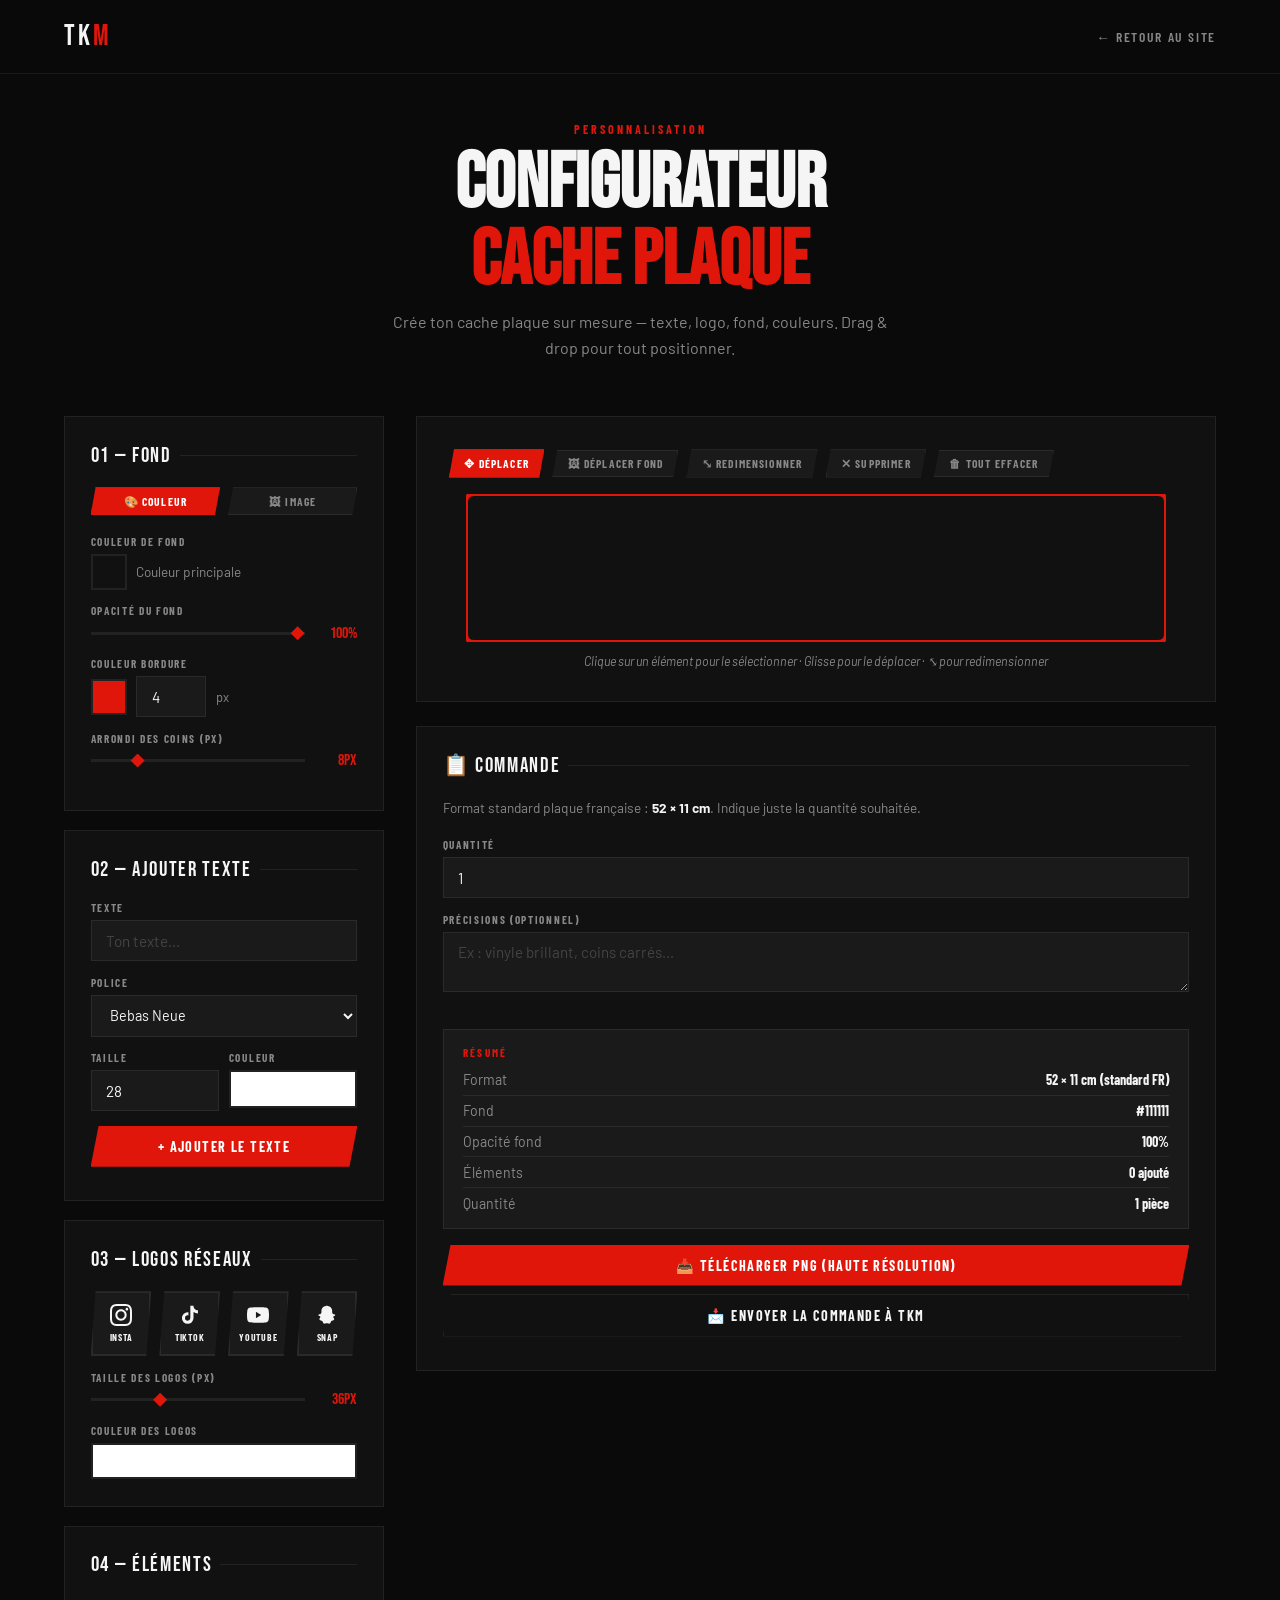
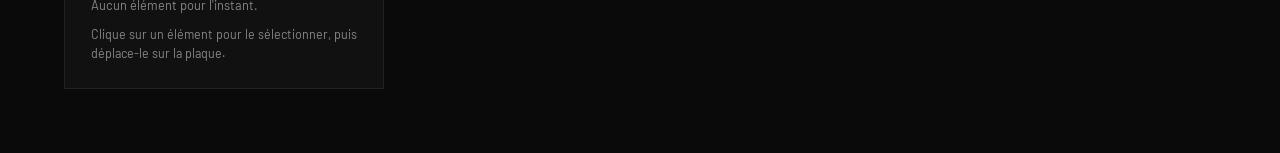
==== cacheplaque.html @ c2898481 "Add files via upload" ====
<!DOCTYPE html>
<html lang="fr">
<head>
  <meta charset="UTF-8" />
  <meta name="viewport" content="width=device-width, initial-scale=1.0" />
  <title>TKM – Configurateur Cache Plaque</title>
  <link href="https://fonts.googleapis.com/css2?family=Bebas+Neue&family=Barlow:wght@300;400;600;700&family=Barlow+Condensed:wght@600;700&family=Montserrat:wght@700;900&family=Oswald:wght@700;400&family=Raleway:wght@700;900&family=Russo+One&family=Teko:wght@700&display=swap" rel="stylesheet" />
  <style>
    :root {
      --red: #E0160A; --red-dark: #a50f07;
      --bg: #0a0a0a; --bg2: #111; --bg3: #1a1a1a;
      --white: #f5f5f5; --grey: #888;
      --border: rgba(255,255,255,0.07);
    }
    *, *::before, *::after { box-sizing: border-box; margin: 0; padding: 0; }
    body { font-family: 'Barlow', sans-serif; background: var(--bg); color: var(--white); min-height: 100vh; overflow-x: hidden; }

    /* NAV */
    nav { display: flex; align-items: center; justify-content: space-between; padding: 1.2rem 5%; background: rgba(10,10,10,0.95); backdrop-filter: blur(14px); border-bottom: 1px solid var(--border); position: sticky; top: 0; z-index: 200; }
    .nav-logo { font-family: 'Bebas Neue', sans-serif; font-size: 1.8rem; letter-spacing: 0.1em; color: var(--white); text-decoration: none; }
    .nav-logo span { color: var(--red); }
    .nav-back { font-family: 'Barlow Condensed', sans-serif; font-weight: 600; font-size: 0.85rem; letter-spacing: 0.12em; text-transform: uppercase; color: var(--grey); text-decoration: none; transition: color 0.2s; }
    .nav-back:hover { color: var(--white); }

    /* HEADER */
    .page-header { text-align: center; padding: 3rem 5% 1.5rem; }
    .page-label { font-family: 'Barlow Condensed', sans-serif; font-size: 0.75rem; font-weight: 700; letter-spacing: 0.25em; text-transform: uppercase; color: var(--red); margin-bottom: 0.6rem; }
    .page-title { font-family: 'Bebas Neue', sans-serif; font-size: clamp(2.5rem,6vw,5rem); line-height: 1; margin-bottom: 0.6rem; }
    .page-sub { color: var(--grey); font-size: 1rem; max-width: 520px; margin: 0 auto; line-height: 1.6; }

    /* LAYOUT */
    .editor-layout { display: grid; grid-template-columns: 320px 1fr; gap: 2rem; padding: 2rem 5% 4rem; max-width: 1400px; margin: 0 auto; align-items: start; }

    /* SIDEBAR */
    .sidebar { display: flex; flex-direction: column; gap: 1.2rem; }
    .panel { background: var(--bg2); border: 1px solid var(--border); padding: 1.6rem; }
    .panel-title { font-family: 'Bebas Neue', sans-serif; font-size: 1.3rem; letter-spacing: 0.08em; margin-bottom: 1.2rem; display: flex; align-items: center; gap: 0.5rem; }
    .panel-title::after { content: ''; flex: 1; height: 1px; background: var(--border); }
    .form-label { font-family: 'Barlow Condensed', sans-serif; font-size: 0.7rem; font-weight: 700; letter-spacing: 0.15em; text-transform: uppercase; color: var(--grey); margin-bottom: 0.4rem; display: block; }
    .form-input { width: 100%; background: var(--bg3); border: 1px solid var(--border); color: var(--white); font-family: 'Barlow', sans-serif; font-size: 0.95rem; padding: 0.65rem 0.9rem; outline: none; transition: border-color 0.2s; margin-bottom: 0.9rem; }
    .form-input:focus { border-color: var(--red); }
    .form-input::placeholder { color: #444; }
    textarea.form-input { resize: vertical; min-height: 60px; }

    /* COLOR ROW */
    .color-row { display: flex; align-items: center; gap: 0.6rem; margin-bottom: 0.9rem; }
    .color-pick { width: 36px; height: 36px; border: 2px solid var(--border); cursor: pointer; background: none; padding: 0; flex-shrink: 0; }
    .color-pick::-webkit-color-swatch-wrapper { padding: 0; }
    .color-pick::-webkit-color-swatch { border: none; }

    /* SLIDER */
    .slider-row { display: flex; align-items: center; gap: 0.8rem; margin-bottom: 0.9rem; }
    .slider { flex: 1; -webkit-appearance: none; height: 3px; background: var(--border); outline: none; }
    .slider::-webkit-slider-thumb { -webkit-appearance: none; width: 14px; height: 14px; background: var(--red); cursor: pointer; clip-path: polygon(50% 0%,100% 50%,50% 100%,0% 50%); }
    .slider-val { font-family: 'Bebas Neue', sans-serif; font-size: 1rem; color: var(--red); min-width: 2.5rem; text-align: right; }

    /* FONT SELECT */
    .font-select { width: 100%; background: var(--bg3); border: 1px solid var(--border); color: var(--white); font-family: 'Barlow', sans-serif; font-size: 0.9rem; padding: 0.65rem 0.9rem; outline: none; margin-bottom: 0.9rem; cursor: pointer; }

    /* SIZE SELECT */
    .size-row { display: grid; grid-template-columns: 1fr 1fr; gap: 0.6rem; margin-bottom: 0.9rem; }

    /* SOCIAL GRID */
    .social-grid { display: grid; grid-template-columns: repeat(4,1fr); gap: 0.5rem; margin-bottom: 0.9rem; }
    .social-btn { background: var(--bg3); border: 2px solid var(--border); color: var(--white); padding: 0.7rem 0.3rem; cursor: pointer; display: flex; flex-direction: column; align-items: center; gap: 0.3rem; transition: all 0.2s; clip-path: polygon(5px 0%,100% 0%,calc(100% - 5px) 100%,0% 100%); }
    .social-btn svg { width: 22px; height: 22px; }
    .social-btn:hover { border-color: var(--red); background: rgba(224,22,10,0.1); }
    .social-name { font-family: 'Barlow Condensed', sans-serif; font-size: 0.6rem; font-weight: 700; letter-spacing: 0.08em; text-transform: uppercase; }

    /* BUTTONS */
    .btn-red { background: var(--red); color: #fff; border: none; padding: 0.75rem 1.2rem; font-family: 'Barlow Condensed', sans-serif; font-weight: 700; font-size: 0.88rem; letter-spacing: 0.1em; text-transform: uppercase; cursor: pointer; width: 100%; clip-path: polygon(8px 0%,100% 0%,calc(100% - 8px) 100%,0% 100%); transition: background 0.2s; margin-bottom: 0.5rem; }
    .btn-red:hover { background: var(--red-dark); }
    .btn-grey { background: transparent; color: var(--white); border: 1px solid var(--border); padding: 0.75rem 1.2rem; font-family: 'Barlow Condensed', sans-serif; font-weight: 700; font-size: 0.88rem; letter-spacing: 0.1em; text-transform: uppercase; cursor: pointer; width: 100%; clip-path: polygon(8px 0%,100% 0%,calc(100% - 8px) 100%,0% 100%); transition: all 0.2s; margin-bottom: 0.5rem; }
    .btn-grey:hover { border-color: var(--red); color: var(--red); }

    /* ELEMENT LIST */
    .element-list { display: flex; flex-direction: column; gap: 0.4rem; max-height: 180px; overflow-y: auto; }
    .element-item { background: var(--bg3); border: 1px solid var(--border); padding: 0.5rem 0.8rem; display: flex; justify-content: space-between; align-items: center; cursor: pointer; transition: border-color 0.2s; font-size: 0.85rem; }
    .element-item:hover, .element-item.selected { border-color: var(--red); }
    .element-item-name { color: var(--grey); font-family: 'Barlow Condensed', sans-serif; font-size: 0.8rem; letter-spacing: 0.05em; }
    .element-del { background: none; border: none; color: #555; cursor: pointer; font-size: 1rem; padding: 0 0.2rem; transition: color 0.2s; }
    .element-del:hover { color: var(--red); }

    /* CANVAS AREA */
    .canvas-area { display: flex; flex-direction: column; gap: 1.5rem; }
    .canvas-wrapper { background: var(--bg2); border: 1px solid var(--border); padding: 2rem; }
    .canvas-toolbar { display: flex; gap: 0.5rem; margin-bottom: 1rem; flex-wrap: wrap; align-items: center; }
    .tool-btn { padding: 0.35rem 0.9rem; font-family: 'Barlow Condensed', sans-serif; font-size: 0.72rem; font-weight: 700; letter-spacing: 0.1em; text-transform: uppercase; cursor: pointer; border: 1px solid var(--border); background: var(--bg3); color: var(--grey); transition: all 0.2s; clip-path: polygon(5px 0%,100% 0%,calc(100% - 5px) 100%,0% 100%); }
    .tool-btn.active, .tool-btn:hover { background: var(--red); border-color: var(--red); color: #fff; }

    #plateCanvas { display: block; margin: 0 auto; cursor: default; touch-action: none; max-width: 100%; }

    /* HINT */
    .hint { font-size: 0.78rem; color: var(--grey); text-align: center; margin-top: 0.8rem; font-style: italic; }

    /* EXPORT */
    .export-panel { background: var(--bg2); border: 1px solid var(--border); padding: 1.6rem; }
    .export-title { font-family: 'Bebas Neue', sans-serif; font-size: 1.3rem; letter-spacing: 0.08em; margin-bottom: 1.2rem; display: flex; align-items: center; gap: 0.5rem; }
    .export-title::after { content: ''; flex: 1; height: 1px; background: var(--border); }

    /* ORDER FORM */
    .order-grid { display: grid; grid-template-columns: 1fr 1fr; gap: 0.8rem; margin-bottom: 0.9rem; }
    .order-recap { background: var(--bg3); border: 1px solid var(--border); padding: 1rem 1.2rem; margin-bottom: 1rem; }
    .recap-title { font-family: 'Barlow Condensed', sans-serif; font-size: 0.7rem; font-weight: 700; letter-spacing: 0.2em; text-transform: uppercase; color: var(--red); margin-bottom: 0.8rem; }
    .recap-row { display: flex; justify-content: space-between; font-size: 0.88rem; padding-bottom: 0.4rem; border-bottom: 1px solid var(--border); margin-bottom: 0.4rem; }
    .recap-row:last-child { border: none; margin: 0; padding: 0; }
    .recap-key { color: var(--grey); }
    .recap-val { font-family: 'Barlow Condensed', sans-serif; font-weight: 700; color: var(--white); }

    /* SELECTED INDICATOR */
    .selected-info { font-family: 'Barlow Condensed', sans-serif; font-size: 0.78rem; letter-spacing: 0.1em; color: var(--red); text-transform: uppercase; margin-left: auto; }

    @media (max-width: 960px) { .editor-layout { grid-template-columns: 1fr; } }
  </style>
</head>
<body>

<nav>
  <a href="index.html" class="nav-logo">TK<span>M</span></a>
  <a href="index.html" class="nav-back">← Retour au site</a>
</nav>

<div class="page-header">
  <div class="page-label">Personnalisation</div>
  <h1 class="page-title">Configurateur<br><span style="color:var(--red)">Cache Plaque</span></h1>
  <p class="page-sub">Crée ton cache plaque sur mesure — texte, logo, fond, couleurs. Drag & drop pour tout positionner.</p>
</div>

<div class="editor-layout">

  <!-- ── SIDEBAR ── -->
  <div class="sidebar">

    <!-- FOND -->
    <div class="panel">
      <div class="panel-title">01 — Fond</div>

      <!-- Toggle couleur / image -->
      <div style="display:grid;grid-template-columns:1fr 1fr;gap:0.5rem;margin-bottom:1.2rem">
        <button class="tool-btn active" id="bgTypeSolid" onclick="setBgType('solid',this)">🎨 Couleur</button>
        <button class="tool-btn" id="bgTypeImage" onclick="setBgType('image',this)">🖼 Image</button>
      </div>

      <!-- Couleur unie -->
      <div id="bgSolidBlock">
        <label class="form-label">Couleur de fond</label>
        <div class="color-row">
          <input type="color" class="color-pick" id="bgColor" value="#111111" oninput="redraw()" />
          <span style="font-size:0.85rem;color:var(--grey)">Couleur principale</span>
        </div>
      </div>

      <!-- Image de fond -->
      <div id="bgImageBlock" style="display:none">
        <label class="form-label">Importer une image</label>
        <input type="file" id="bgImageFile" accept="image/*" onchange="loadBgImage(this)" style="width:100%;background:var(--bg3);border:1px solid var(--border);color:var(--grey);padding:0.6rem;font-size:0.85rem;cursor:pointer;margin-bottom:0.9rem" />
        <div id="bgImagePreview" style="display:none;background:var(--bg3);border:1px solid var(--border);padding:0.5rem;margin-bottom:0.9rem;text-align:center;font-size:0.78rem;color:var(--red)">✓ Image chargée — glisse-la sur la plaque pour la repositionner</div>
        <button class="btn-grey" onclick="bgOffsetX=0;bgOffsetY=0;redraw()" style="margin-bottom:0.9rem">↺ Recentrer l'image</button>
      </div>

      <!-- Opacité commune -->
      <label class="form-label">Opacité du fond</label>
      <div class="slider-row">
        <input type="range" class="slider" id="bgOpacity" min="0" max="100" value="100" oninput="redraw()" />
        <span class="slider-val" id="bgOpacityVal">100%</span>
      </div>

      <label class="form-label">Couleur bordure</label>
      <div class="color-row">
        <input type="color" class="color-pick" id="borderColor" value="#E0160A" oninput="redraw()" />
        <input type="number" class="form-input" id="borderWidth" min="0" max="20" value="4" oninput="redraw()" style="margin:0;width:70px" />
        <span style="font-size:0.8rem;color:var(--grey)">px</span>
      </div>

      <label class="form-label">Arrondi des coins (px)</label>
      <div class="slider-row">
        <input type="range" class="slider" id="borderRadius" min="0" max="40" value="8" oninput="redraw()" />
        <span class="slider-val" id="borderRadiusVal">8px</span>
      </div>
    </div>

    <!-- TEXTE -->
    <div class="panel">
      <div class="panel-title">02 — Ajouter Texte</div>

      <label class="form-label">Texte</label>
      <input type="text" class="form-input" id="newText" placeholder="Ton texte..." maxlength="40" />

      <label class="form-label">Police</label>
      <select class="font-select" id="newFont">
        <option value="Bebas Neue">Bebas Neue</option>
        <option value="Montserrat">Montserrat Black</option>
        <option value="Oswald">Oswald</option>
        <option value="Raleway">Raleway Black</option>
        <option value="Russo One">Russo One</option>
        <option value="Teko">Teko Bold</option>
        <option value="Barlow">Barlow</option>
      </select>

      <div class="size-row">
        <div>
          <label class="form-label">Taille</label>
          <input type="number" class="form-input" id="newFontSize" value="28" min="8" max="120" style="margin:0" />
        </div>
        <div>
          <label class="form-label">Couleur</label>
          <input type="color" class="color-pick" id="newTextColor" value="#ffffff" style="width:100%;height:38px" />
        </div>
      </div>

      <button class="btn-red" onclick="addText()">+ Ajouter le texte</button>
    </div>

    <!-- LOGOS RÉSEAUX -->
    <div class="panel">
      <div class="panel-title">03 — Logos Réseaux</div>
      <div class="social-grid">
        <button class="social-btn" onclick="addSocial('instagram')">
          <svg viewBox="0 0 24 24" fill="currentColor"><path d="M12 2.163c3.204 0 3.584.012 4.85.07 3.252.148 4.771 1.691 4.919 4.919.058 1.265.069 1.645.069 4.849 0 3.205-.012 3.584-.069 4.849-.149 3.225-1.664 4.771-4.919 4.919-1.266.058-1.644.07-4.85.07-3.204 0-3.584-.012-4.849-.07-3.26-.149-4.771-1.699-4.919-4.92-.058-1.265-.07-1.644-.07-4.849 0-3.204.013-3.583.07-4.849.149-3.227 1.664-4.771 4.919-4.919 1.266-.057 1.645-.069 4.849-.069zm0-2.163c-3.259 0-3.667.014-4.947.072-4.358.2-6.78 2.618-6.98 6.98-.059 1.281-.073 1.689-.073 4.948 0 3.259.014 3.668.072 4.948.2 4.358 2.618 6.78 6.98 6.98 1.281.058 1.689.072 4.948.072 3.259 0 3.668-.014 4.948-.072 4.354-.2 6.782-2.618 6.979-6.98.059-1.28.073-1.689.073-4.948 0-3.259-.014-3.667-.072-4.947-.196-4.354-2.617-6.78-6.979-6.98-1.281-.059-1.69-.073-4.949-.073zm0 5.838c-3.403 0-6.162 2.759-6.162 6.162s2.759 6.163 6.162 6.163 6.162-2.759 6.162-6.163c0-3.403-2.759-6.162-6.162-6.162zm0 10.162c-2.209 0-4-1.791-4-4 0-2.209 1.791-4 4-4s4 1.791 4 4c0 2.21-1.791 4-4 4zm6.406-11.845c-.796 0-1.441.645-1.441 1.44s.645 1.44 1.441 1.44c.795 0 1.439-.645 1.439-1.44s-.644-1.44-1.439-1.44z"/></svg>
          <span class="social-name">Insta</span>
        </button>
        <button class="social-btn" onclick="addSocial('tiktok')">
          <svg viewBox="0 0 24 24" fill="currentColor"><path d="M19.59 6.69a4.83 4.83 0 01-3.77-4.25V2h-3.45v13.67a2.89 2.89 0 01-2.88 2.5 2.89 2.89 0 01-2.89-2.89 2.89 2.89 0 012.89-2.89c.28 0 .54.04.79.1V9.01a6.33 6.33 0 00-.79-.05 6.34 6.34 0 00-6.34 6.34 6.34 6.34 0 006.34 6.34 6.34 6.34 0 006.33-6.34V8.69a8.22 8.22 0 004.84 1.56V6.79a4.85 4.85 0 01-1.07-.1z"/></svg>
          <span class="social-name">TikTok</span>
        </button>
        <button class="social-btn" onclick="addSocial('youtube')">
          <svg viewBox="0 0 24 24" fill="currentColor"><path d="M23.5 6.19a3.02 3.02 0 00-2.12-2.14C19.54 3.5 12 3.5 12 3.5s-7.54 0-9.38.55A3.02 3.02 0 00.5 6.19 31.5 31.5 0 000 12a31.5 31.5 0 00.5 5.81 3.02 3.02 0 002.12 2.14C4.46 20.5 12 20.5 12 20.5s7.54 0 9.38-.55a3.02 3.02 0 002.12-2.14A31.5 31.5 0 0024 12a31.5 31.5 0 00-.5-5.81zM9.75 15.52V8.48L15.5 12l-5.75 3.52z"/></svg>
          <span class="social-name">YouTube</span>
        </button>
        <button class="social-btn" onclick="addSocial('snapchat')">
          <svg viewBox="0 0 24 24" fill="currentColor"><path d="M12.065 2.012c.268 0 .54.013.806.04 2.756.277 4.758 2.32 4.758 5.076 0 .337-.033.68-.055 1.018-.022.338.022.676.088 1.01.2 1.032.876 1.836 2.268 2.11.055.011.11.022.165.033.308.066.605.198.76.462.15.255.1.566-.044.804-.19.31-.496.518-.838.625-.452.14-1.044.268-1.14.814-.088.498.18.94.44 1.332.13.195.302.37.422.577.26.44.196.947-.1 1.347-.308.41-.81.64-1.347.74-.495.09-1.12.19-1.508.554-.38.355-.507.86-.678 1.347-.198.553-.498 1.082-1.02 1.347-.495.252-1.114.19-1.642.033-.528-.157-1.064-.36-1.624-.36-.56 0-1.096.203-1.624.36-.528.157-1.147.22-1.642-.033-.522-.265-.822-.794-1.02-1.347-.17-.487-.298-.992-.678-1.347-.388-.364-1.013-.464-1.508-.554-.537-.1-1.04-.33-1.347-.74-.296-.4-.36-.907-.1-1.347.12-.207.292-.382.422-.577.26-.392.528-.834.44-1.332-.096-.546-.688-.674-1.14-.814-.342-.107-.648-.315-.838-.625-.144-.238-.194-.549-.044-.804.155-.264.452-.396.76-.462.055-.011.11-.022.165-.033 1.392-.274 2.068-1.078 2.268-2.11.066-.334.11-.672.088-1.01-.022-.338-.055-.681-.055-1.018 0-2.756 2.002-4.799 4.758-5.076.266-.027.538-.04.806-.04z"/></svg>
          <span class="social-name">Snap</span>
        </button>
      </div>

      <label class="form-label">Taille des logos (px)</label>
      <div class="slider-row">
        <input type="range" class="slider" id="logoSize" min="16" max="80" value="36" oninput="document.getElementById('logoSizeVal').textContent=this.value+'px'" />
        <span class="slider-val" id="logoSizeVal">36px</span>
      </div>

      <label class="form-label">Couleur des logos</label>
      <input type="color" class="color-pick" id="logoColor" value="#ffffff" style="width:100%;height:36px" />
    </div>

    <!-- ÉLÉMENTS -->
    <div class="panel">
      <div class="panel-title">04 — Éléments</div>
      <div class="element-list" id="elementList"></div>
      <p style="font-size:0.78rem;color:var(--grey);margin-top:0.8rem;line-height:1.5">Clique sur un élément pour le sélectionner, puis déplace-le sur la plaque.</p>
    </div>

  </div>

  <!-- ── CANVAS AREA ── -->
  <div class="canvas-area">
    <div class="canvas-wrapper">
      <div class="canvas-toolbar">
        <button class="tool-btn active" id="toolMove" onclick="setTool('move',this)">✥ Déplacer</button>
        <button class="tool-btn" id="toolBg" onclick="setTool('bg',this)">🖼 Déplacer fond</button>
        <button class="tool-btn" id="toolResize" onclick="setTool('resize',this)">⤡ Redimensionner</button>
        <button class="tool-btn" id="toolDelete" onclick="deleteSelected()">✕ Supprimer</button>
        <button class="tool-btn" onclick="clearAll()">🗑 Tout effacer</button>
        <span class="selected-info" id="selectedInfo"></span>
      </div>
      <canvas id="plateCanvas"></canvas>
      <p class="hint">Clique sur un élément pour le sélectionner · Glisse pour le déplacer · ⤡ pour redimensionner</p>
    </div>

    <!-- COMMANDE -->
    <div class="export-panel">
      <div class="export-title">📋 Commande</div>

      <p style="font-size:.85rem;color:var(--grey);line-height:1.6;margin-bottom:1.2rem">Format standard plaque française : <strong style="color:var(--white)">52 × 11 cm</strong>. Indique juste la quantité souhaitée.</p>

      <div style="margin-bottom:0.9rem">
        <label class="form-label">Quantité</label>
        <input type="number" class="form-input" id="orderQty" min="1" max="100" value="1" style="margin:0" oninput="updateRecap()" />
      </div>

      <div style="margin-bottom:1.2rem">
        <label class="form-label">Précisions (optionnel)</label>
        <textarea class="form-input" id="orderNote" rows="2" placeholder="Ex : vinyle brillant, coins carrés..."></textarea>
      </div>

      <div class="order-recap">
        <div class="recap-title">Résumé</div>
        <div id="recapRows"></div>
      </div>

      <button class="btn-red" onclick="downloadPNG()">📥 Télécharger PNG (haute résolution)</button>
      <button class="btn-grey" onclick="sendOrder()">📩 Envoyer la commande à TKM</button>
    </div>
  </div>

</div>

<script>
/* ════════════════════════════════════════
   CANVAS SETUP
════════════════════════════════════════ */
const PLATE_W = 700;
const PLATE_H = 148;
const SCALE   = window.devicePixelRatio || 2;

const canvas = document.getElementById('plateCanvas');
canvas.width  = PLATE_W * SCALE;
canvas.height = PLATE_H * SCALE;
canvas.style.width  = PLATE_W + 'px';
canvas.style.height = PLATE_H + 'px';
const ctx = canvas.getContext('2d');
ctx.scale(SCALE, SCALE);

let bgImage  = null;
let bgType   = 'solid'; // 'solid' | 'image'
let bgOffsetX = 0;
let bgOffsetY = 0;

function setBgType(type, btn) {
  bgType = type;
  document.querySelectorAll('#bgTypeSolid, #bgTypeImage').forEach(b => b.classList.remove('active'));
  btn.classList.add('active');
  document.getElementById('bgSolidBlock').style.display = type === 'solid' ? '' : 'none';
  document.getElementById('bgImageBlock').style.display = type === 'image' ? '' : 'none';
  redraw();
}

function loadBgImage(input) {
  const file = input.files[0];
  if (!file) return;
  const reader = new FileReader();
  reader.onload = e => {
    const img = new Image();
    img.onload = () => {
      bgImage = img;
      document.getElementById('bgImagePreview').style.display = 'block';
      redraw();
    };
    img.src = e.target.result;
  };
  reader.readAsDataURL(file);
}

/* ════════════════════════════════════════
   SVG PATHS
════════════════════════════════════════ */
const SVG_PATHS = {
  instagram: ["M12 2.163c3.204 0 3.584.012 4.85.07 3.252.148 4.771 1.691 4.919 4.919.058 1.265.069 1.645.069 4.849 0 3.205-.012 3.584-.069 4.849-.149 3.225-1.664 4.771-4.919 4.919-1.266.058-1.644.07-4.85.07-3.204 0-3.584-.012-4.849-.07-3.26-.149-4.771-1.699-4.919-4.92-.058-1.265-.07-1.644-.07-4.849 0-3.204.013-3.583.07-4.849.149-3.227 1.664-4.771 4.919-4.919 1.266-.057 1.645-.069 4.849-.069zm0-2.163c-3.259 0-3.667.014-4.947.072-4.358.2-6.78 2.618-6.98 6.98-.059 1.281-.073 1.689-.073 4.948 0 3.259.014 3.668.072 4.948.2 4.358 2.618 6.78 6.98 6.98 1.281.058 1.689.072 4.948.072 3.259 0 3.668-.014 4.948-.072 4.354-.2 6.782-2.618 6.979-6.98.059-1.28.073-1.689.073-4.948 0-3.259-.014-3.667-.072-4.947-.196-4.354-2.617-6.78-6.979-6.98-1.281-.059-1.69-.073-4.949-.073z","M12 5.838c-3.403 0-6.162 2.759-6.162 6.162s2.759 6.163 6.162 6.163 6.162-2.759 6.162-6.163c0-3.403-2.759-6.162-6.162-6.162zm0 10.162c-2.209 0-4-1.791-4-4 0-2.209 1.791-4 4-4s4 1.791 4 4c0 2.21-1.791 4-4 4z","M18.406 5.155c0 .796-.645 1.44-1.441 1.44-.795 0-1.439-.644-1.439-1.44s.644-1.44 1.439-1.44c.796 0 1.441.644 1.441 1.44z"],
  tiktok: ["M19.59 6.69a4.83 4.83 0 01-3.77-4.25V2h-3.45v13.67a2.89 2.89 0 01-2.88 2.5 2.89 2.89 0 01-2.89-2.89 2.89 2.89 0 012.89-2.89c.28 0 .54.04.79.1V9.01a6.33 6.33 0 00-.79-.05 6.34 6.34 0 00-6.34 6.34 6.34 6.34 0 006.34 6.34 6.34 6.34 0 006.33-6.34V8.69a8.22 8.22 0 004.84 1.56V6.79a4.85 4.85 0 01-1.07-.1z"],
  youtube: ["M23.5 6.19a3.02 3.02 0 00-2.12-2.14C19.54 3.5 12 3.5 12 3.5s-7.54 0-9.38.55A3.02 3.02 0 00.5 6.19 31.5 31.5 0 000 12a31.5 31.5 0 00.5 5.81 3.02 3.02 0 002.12 2.14C4.46 20.5 12 20.5 12 20.5s7.54 0 9.38-.55a3.02 3.02 0 002.12-2.14A31.5 31.5 0 0024 12a31.5 31.5 0 00-.5-5.81zM9.75 15.52V8.48L15.5 12l-5.75 3.52z"],
  snapchat: ["M12.065 2.012c.268 0 .54.013.806.04 2.756.277 4.758 2.32 4.758 5.076 0 .337-.033.68-.055 1.018-.022.338.022.676.088 1.01.2 1.032.876 1.836 2.268 2.11.055.011.11.022.165.033.308.066.605.198.76.462.15.255.1.566-.044.804-.19.31-.496.518-.838.625-.452.14-1.044.268-1.14.814-.088.498.18.94.44 1.332.13.195.302.37.422.577.26.44.196.947-.1 1.347-.308.41-.81.64-1.347.74-.495.09-1.12.19-1.508.554-.38.355-.507.86-.678 1.347-.198.553-.498 1.082-1.02 1.347-.495.252-1.114.19-1.642.033-.528-.157-1.064-.36-1.624-.36-.56 0-1.096.203-1.624.36-.528.157-1.147.22-1.642-.033-.522-.265-.822-.794-1.02-1.347-.17-.487-.298-.992-.678-1.347-.388-.364-1.013-.464-1.508-.554-.537-.1-1.04-.33-1.347-.74-.296-.4-.36-.907-.1-1.347.12-.207.292-.382.422-.577.26-.392.528-.834.44-1.332-.096-.546-.688-.674-1.14-.814-.342-.107-.648-.315-.838-.625-.144-.238-.194-.549-.044-.804.155-.264.452-.396.76-.462.055-.011.11-.022.165-.033 1.392-.274 2.068-1.078 2.268-2.11.066-.334.11-.672.088-1.01-.022-.338-.055-.681-.055-1.018 0-2.756 2.002-4.799 4.758-5.076.266-.027.538-.04.806-.04z"]
};

function drawIcon(c, network, x, y, size, color) {
  const sc = size / 24;
  c.save(); c.translate(x, y); c.scale(sc, sc); c.fillStyle = color;
  for (const d of SVG_PATHS[network]) c.fill(new Path2D(d));
  c.restore();
}

/* ════════════════════════════════════════
   STATE
════════════════════════════════════════ */
let elements = []; // {id, type, x, y, w, h, ...props}
let selected = null;
let tool = 'move';
let idCnt = 0;
let drag = null; // {type:'move'|'resize', startX, startY, origX, origY, origW, origH}

/* ════════════════════════════════════════
   DRAW
════════════════════════════════════════ */
function hexToRgba(hex, alpha) {
  const r = parseInt(hex.slice(1,3),16);
  const g = parseInt(hex.slice(3,5),16);
  const b = parseInt(hex.slice(5,7),16);
  return `rgba(${r},${g},${b},${alpha})`;
}

function redraw() {
  document.getElementById('bgOpacityVal').textContent  = document.getElementById('bgOpacity').value + '%';
  document.getElementById('borderRadiusVal').textContent = document.getElementById('borderRadius').value + 'px';

  ctx.clearRect(0, 0, PLATE_W, PLATE_H);

  const bgAlpha = document.getElementById('bgOpacity').value / 100;
  const brdCol  = document.getElementById('borderColor').value;
  const brdW    = parseInt(document.getElementById('borderWidth').value) || 0;
  const radius  = parseInt(document.getElementById('borderRadius').value) || 0;

  // Clip to rounded rect
  ctx.save();
  roundRect(ctx, 0, 0, PLATE_W, PLATE_H, radius);
  ctx.clip();

  // Draw background
  if (bgType === 'image' && bgImage) {
    const scale = Math.max(PLATE_W / bgImage.width, PLATE_H / bgImage.height);
    const dw = bgImage.width * scale;
    const dh = bgImage.height * scale;
    const dx = (PLATE_W - dw) / 2 + bgOffsetX;
    const dy = (PLATE_H - dh) / 2 + bgOffsetY;
    ctx.globalAlpha = bgAlpha;
    ctx.drawImage(bgImage, dx, dy, dw, dh);
    ctx.globalAlpha = 1;
  } else {
    const bgCol = document.getElementById('bgColor').value;
    ctx.fillStyle = hexToRgba(bgCol, bgAlpha);
    ctx.fillRect(0, 0, PLATE_W, PLATE_H);
  }

  ctx.restore();

  // Border
  if (brdW > 0) {
    ctx.save();
    roundRect(ctx, 0, 0, PLATE_W, PLATE_H, radius);
    ctx.strokeStyle = brdCol;
    ctx.lineWidth = brdW;
    ctx.stroke();
    ctx.restore();
  }

  // Elements
  for (const el of elements) {
    ctx.save();
    if (el.type === 'text') {
      ctx.font = `${el.weight || 400} ${el.size}px '${el.font}', sans-serif`;
      ctx.fillStyle = el.color;
      ctx.textBaseline = 'top';
      ctx.fillText(el.text, el.x, el.y);
    } else if (el.type === 'icon') {
      drawIcon(ctx, el.network, el.x, el.y, el.size, el.color);
    }
    ctx.restore();

    if (el === selected) {
      const b = getBounds(el);
      ctx.save();
      ctx.strokeStyle = '#E0160A';
      ctx.lineWidth = 1.5;
      ctx.setLineDash([4,3]);
      ctx.strokeRect(b.x - 4, b.y - 4, b.w + 8, b.h + 8);
      ctx.setLineDash([]);
      ctx.fillStyle = '#E0160A';
      ctx.fillRect(b.x + b.w + 4 - 8, b.y + b.h + 4 - 8, 10, 10);
      ctx.restore();
    }
  }

  updateRecap();
}

function roundRect(c, x, y, w, h, r) {
  c.beginPath();
  c.moveTo(x + r, y);
  c.lineTo(x + w - r, y);
  c.quadraticCurveTo(x + w, y, x + w, y + r);
  c.lineTo(x + w, y + h - r);
  c.quadraticCurveTo(x + w, y + h, x + w - r, y + h);
  c.lineTo(x + r, y + h);
  c.quadraticCurveTo(x, y + h, x, y + h - r);
  c.lineTo(x, y + r);
  c.quadraticCurveTo(x, y, x + r, y);
  c.closePath();
}

/* ════════════════════════════════════════
   BOUNDS HELPER
════════════════════════════════════════ */
function getBounds(el) {
  if (el.type === 'text') {
    ctx.font = `${el.weight||400} ${el.size}px '${el.font}', sans-serif`;
    const m = ctx.measureText(el.text);
    return { x: el.x, y: el.y, w: m.width, h: el.size * 1.2 };
  } else {
    return { x: el.x, y: el.y, w: el.size, h: el.size };
  }
}

/* ════════════════════════════════════════
   HIT TEST
════════════════════════════════════════ */
function hitTest(mx, my) {
  for (let i = elements.length - 1; i >= 0; i--) {
    const b = getBounds(elements[i]);
    if (mx >= b.x - 4 && mx <= b.x + b.w + 4 && my >= b.y - 4 && my <= b.y + b.h + 4)
      return elements[i];
  }
  return null;
}

function hitResize(el, mx, my) {
  const b = getBounds(el);
  const hx = b.x + b.w + 4 - 8;
  const hy = b.y + b.h + 4 - 8;
  return mx >= hx && mx <= hx + 10 && my >= hy && my <= hy + 10;
}

/* ════════════════════════════════════════
   POINTER EVENTS
════════════════════════════════════════ */
function getPos(e) {
  const rect = canvas.getBoundingClientRect();
  const cx = (e.touches ? e.touches[0].clientX : e.clientX) - rect.left;
  const cy = (e.touches ? e.touches[0].clientY : e.clientY) - rect.top;
  return { x: cx, y: cy };
}

canvas.addEventListener('pointerdown', e => {
  e.preventDefault();
  const p = getPos(e);

  // Mode déplacer fond
  if (tool === 'bg' && bgType === 'image' && bgImage) {
    drag = { type: 'bg', startX: p.x, startY: p.y, origX: bgOffsetX, origY: bgOffsetY };
    canvas.style.cursor = 'grabbing';
    return;
  }

  if (tool === 'move' || tool === 'resize') {
    if (selected && hitResize(selected, p.x, p.y)) {
      drag = { type: 'resize', startX: p.x, startY: p.y, origSize: selected.size };
    } else {
      const hit = hitTest(p.x, p.y);
      selected = hit;
      if (hit) {
        drag = { type: 'move', startX: p.x, startY: p.y, origX: hit.x, origY: hit.y };
        canvas.style.cursor = 'grabbing';
      }
      updateElementList();
    }
  }
  redraw();
});

canvas.addEventListener('pointermove', e => {
  e.preventDefault();
  if (!drag) return;
  const p = getPos(e);
  const dx = p.x - drag.startX;
  const dy = p.y - drag.startY;

  if (drag.type === 'bg') {
    bgOffsetX = drag.origX + dx;
    bgOffsetY = drag.origY + dy;
    redraw();
    return;
  }

  if (!selected) return;
  if (drag.type === 'move') {
    selected.x = drag.origX + dx;
    selected.y = drag.origY + dy;
  } else if (drag.type === 'resize') {
    const delta = Math.max(dx, dy);
    selected.size = Math.max(10, drag.origSize + delta);
  }
  redraw();
});

canvas.addEventListener('pointerup', () => {
  drag = null;
  canvas.style.cursor = 'default';
});

canvas.addEventListener('touchstart', e => e.preventDefault(), { passive: false });

/* ════════════════════════════════════════
   ADD ELEMENTS
════════════════════════════════════════ */
function addText() {
  const txt = document.getElementById('newText').value.trim();
  if (!txt) return;
  const font  = document.getElementById('newFont').value;
  const size  = parseInt(document.getElementById('newFontSize').value) || 28;
  const color = document.getElementById('newTextColor').value;
  const weight = font === 'Montserrat' || font === 'Raleway' ? 900
               : font === 'Oswald' || font === 'Teko' ? 700 : 400;

  const el = { id: idCnt++, type: 'text', text: txt, font, size, color, weight, x: 40, y: PLATE_H/2 - size/2 };
  elements.push(el);
  selected = el;
  updateElementList();
  redraw();
}

function addSocial(network) {
  const size  = parseInt(document.getElementById('logoSize').value) || 36;
  const color = document.getElementById('logoColor').value;
  const el = { id: idCnt++, type: 'icon', network, size, color, x: PLATE_W/2 - size/2, y: PLATE_H/2 - size/2 };
  elements.push(el);
  selected = el;
  updateElementList();
  redraw();
}

/* ════════════════════════════════════════
   TOOLS
════════════════════════════════════════ */
function setTool(t, btn) {
  tool = t;
  document.querySelectorAll('.tool-btn').forEach(b => b.classList.remove('active'));
  btn.classList.add('active');
}

function deleteSelected() {
  if (!selected) return;
  elements = elements.filter(e => e !== selected);
  selected = null;
  updateElementList();
  redraw();
}

function clearAll() {
  if (!confirm('Tout effacer ?')) return;
  elements = [];
  selected = null;
  updateElementList();
  redraw();
}

/* ════════════════════════════════════════
   ELEMENT LIST
════════════════════════════════════════ */
function updateElementList() {
  const list = document.getElementById('elementList');
  if (!elements.length) { list.innerHTML = '<p style="font-size:.8rem;color:var(--grey)">Aucun élément pour l\'instant.</p>'; return; }
  list.innerHTML = elements.map(el => {
    const name = el.type === 'text' ? `"${el.text.substring(0,14)}"` : el.network;
    return `<div class="element-item${el===selected?' selected':''}" onclick="selectEl(${el.id})">
      <span class="element-item-name">${el.type === 'icon' ? '⬡ ' : '✎ '}${name}</span>
      <button class="element-del" onclick="event.stopPropagation();deleteById(${el.id})">✕</button>
    </div>`;
  }).join('');
  document.getElementById('selectedInfo').textContent = selected ? `Sélectionné : ${selected.type==='text'?'"'+selected.text+'"':selected.network}` : '';
}

function selectEl(id) {
  selected = elements.find(e => e.id === id) || null;
  updateElementList();
  redraw();
}

function deleteById(id) {
  elements = elements.filter(e => e.id !== id);
  if (selected?.id === id) selected = null;
  updateElementList();
  redraw();
}

/* ════════════════════════════════════════
   ORDER + RECAP
════════════════════════════════════════ */
function updateRecap() {
  const qty  = document.getElementById('orderQty')?.value || 1;
  const note = document.getElementById('orderNote')?.value?.trim() || '';
  const bgLabel = bgType === 'image' ? 'Image personnalisée' : document.getElementById('bgColor').value;
  const rows = [
    ['Format', '52 × 11 cm (standard FR)'],
    ['Fond', bgLabel],
    ['Opacité fond', document.getElementById('bgOpacity').value + '%'],
    ['Éléments', elements.length + ' ajouté' + (elements.length > 1 ? 's' : '')],
    ['Quantité', qty + ' pièce' + (qty > 1 ? 's' : '')],
  ];
  if (note) rows.push(['Note', note]);
  const el = document.getElementById('recapRows');
  if (el) el.innerHTML = rows.map(([k,v]) =>
    `<div class="recap-row"><span class="recap-key">${k}</span><span class="recap-val">${v}</span></div>`
  ).join('');
}

/* ════════════════════════════════════════
   EXPORT
════════════════════════════════════════ */
function renderToCanvas(exportScale) {
  const tmp = document.createElement('canvas');
  tmp.width  = PLATE_W * exportScale;
  tmp.height = PLATE_H * exportScale;
  const c = tmp.getContext('2d');
  c.scale(exportScale, exportScale);

  const bgAlpha = document.getElementById('bgOpacity').value / 100;
  const brdCol  = document.getElementById('borderColor').value;
  const brdW    = parseInt(document.getElementById('borderWidth').value) || 0;
  const radius  = parseInt(document.getElementById('borderRadius').value) || 0;

  c.save();
  roundRect(c, 0, 0, PLATE_W, PLATE_H, radius);
  c.clip();

  if (bgType === 'image' && bgImage) {
    const scale = Math.max(PLATE_W / bgImage.width, PLATE_H / bgImage.height);
    const dw = bgImage.width * scale, dh = bgImage.height * scale;
    c.globalAlpha = bgAlpha;
    c.drawImage(bgImage, (PLATE_W-dw)/2 + bgOffsetX, (PLATE_H-dh)/2 + bgOffsetY, dw, dh);
    c.globalAlpha = 1;
  } else {
    const bgCol = document.getElementById('bgColor').value;
    c.fillStyle = hexToRgba(bgCol, bgAlpha);
    c.fillRect(0, 0, PLATE_W, PLATE_H);
  }
  c.restore();

  if (brdW > 0) { c.save(); roundRect(c,0,0,PLATE_W,PLATE_H,radius); c.strokeStyle=brdCol; c.lineWidth=brdW; c.stroke(); c.restore(); }

  for (const el of elements) {
    c.save();
    if (el.type==='text') {
      c.font=`${el.weight||400} ${el.size}px '${el.font}', sans-serif`;
      c.fillStyle=el.color; c.textBaseline='top';
      c.fillText(el.text, el.x, el.y);
    } else if (el.type==='icon') {
      drawIcon(c, el.network, el.x, el.y, el.size, el.color);
    }
    c.restore();
  }
  return tmp;
}

function downloadPNG() {
  const tmp = renderToCanvas(4);
  const a = document.createElement('a');
  a.download = 'cache_plaque_tkm.png';
  a.href = tmp.toDataURL('image/png'); a.click();
}

function sendOrder() {
  const qty  = document.getElementById('orderQty').value || 1;
  const note = document.getElementById('orderNote').value.trim();
  const elDesc = elements.map(el => el.type==='text' ? `texte "${el.text}"` : `logo ${el.network}`).join(', ');
  const bgLabel = bgType === 'image' ? 'image personnalisée' : document.getElementById('bgColor').value;
  const subject = encodeURIComponent('Commande Cache Plaque – TKM');
  const bodyText = [
    'Bonjour TKM,',
    '',
    'Je souhaite commander un cache plaque personnalisé :',
    '',
    '- Format : 52 × 11 cm (standard français)',
    `- Fond : ${bgLabel}`,
    `- Opacité fond : ${document.getElementById('bgOpacity').value}%`,
    `- Éléments : ${elDesc || 'voir visuel joint'}`,
    `- Quantité : ${qty}`,
    note ? `- Précisions : ${note}` : '',
    '',
    'Merci !'
  ].filter(Boolean).join('\n');
  const a = document.createElement('a');
  a.href = `mailto:contact@tkm-auto.fr?subject=${subject}&body=${encodeURIComponent(bodyText)}`;
  a.target = '_blank';
  document.body.appendChild(a); a.click(); document.body.removeChild(a);
}

/* ════════════════════════════════════════
   INIT
════════════════════════════════════════ */
document.fonts.ready.then(() => {
  redraw();
  updateElementList();
  updateRecap();
});
</script>
</body>
</html>
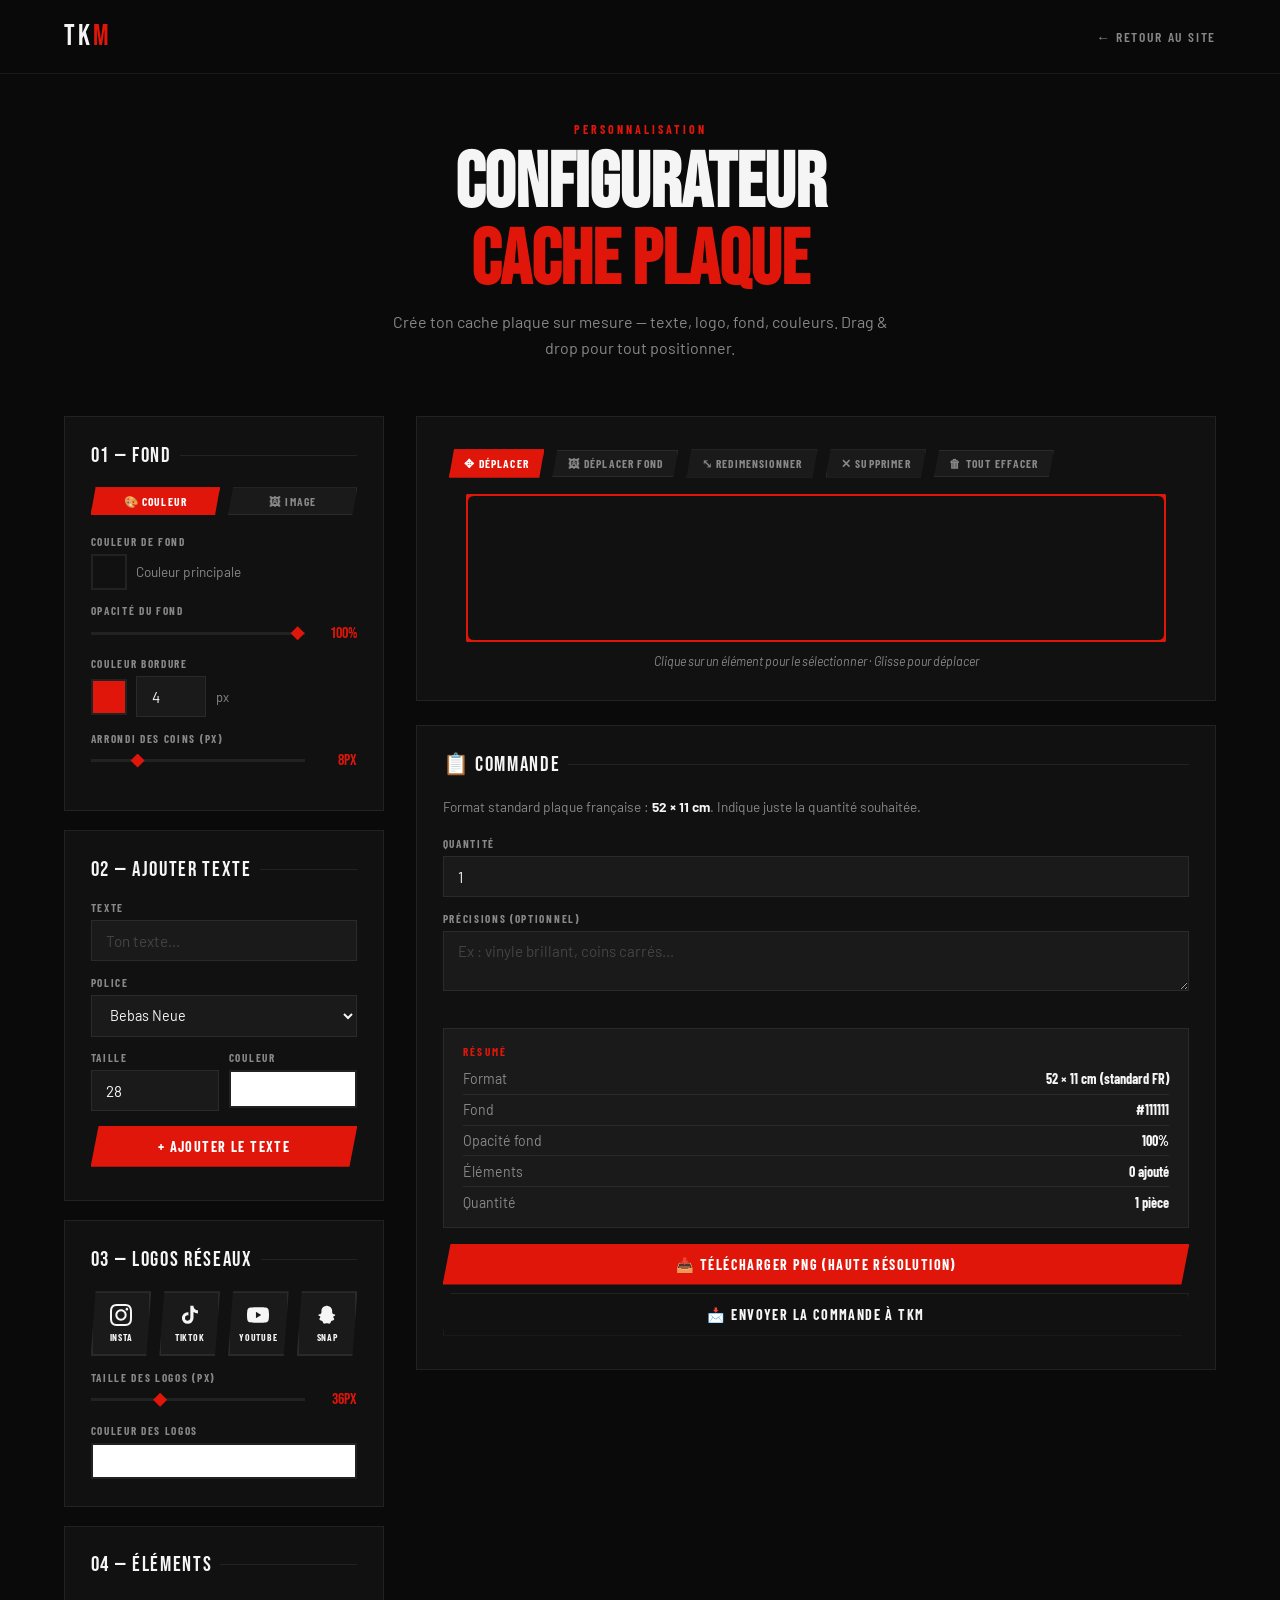
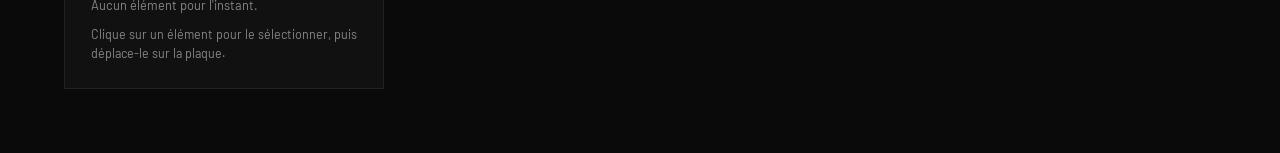
==== commit 1b9040c4: "Add files via upload" ====
--- a/cacheplaque.html
+++ b/cacheplaque.html
@@ -15,6 +15,34 @@
     *, *::before, *::after { box-sizing: border-box; margin: 0; padding: 0; }
     body { font-family: 'Barlow', sans-serif; background: var(--bg); color: var(--white); min-height: 100vh; overflow-x: hidden; }
 
+    /* ── OVERLAYS ── */
+    .overlay {
+      position: fixed; inset: 0; z-index: 9999;
+      background: rgba(10,10,10,0.97);
+      display: flex; flex-direction: column;
+      align-items: center; justify-content: center;
+      text-align: center; padding: 2rem;
+      gap: 1.5rem;
+    }
+    .overlay-icon { font-size: 4rem; animation: pulse 1.5s ease infinite; }
+    .overlay-title { font-family: 'Bebas Neue', sans-serif; font-size: 2.2rem; letter-spacing: 0.05em; color: var(--white); }
+    .overlay-sub { font-size: 0.95rem; color: var(--grey); line-height: 1.7; max-width: 300px; }
+    .overlay-sub strong { color: var(--white); }
+    .overlay-btn { background: var(--red); color: #fff; border: none; padding: 0.9rem 2.2rem; font-family: 'Barlow Condensed', sans-serif; font-weight: 700; font-size: 1rem; letter-spacing: 0.12em; text-transform: uppercase; cursor: pointer; clip-path: polygon(10px 0%,100% 0%,calc(100% - 10px) 100%,0% 100%); margin-top: 0.5rem; }
+    .overlay-btn:hover { background: var(--red-dark); }
+    @keyframes pulse { 0%,100% { transform: scale(1); } 50% { transform: scale(1.1); } }
+    @keyframes rotate-hint { 0%,100% { transform: rotate(0deg); } 50% { transform: rotate(90deg); } }
+    .rotate-anim { display: inline-block; animation: rotate-hint 2s ease infinite; font-size: 4rem; }
+
+    /* Cacher overlays par défaut sur desktop */
+    #overlayBrowser { display: none; z-index: 10001; }
+    #overlayPortrait { display: none; z-index: 10000; }
+
+    /* Afficher overlay portrait uniquement sur mobile en portrait */
+    @media (max-width: 768px) and (orientation: portrait) {
+      #overlayPortrait { display: flex !important; }
+    }
+
     /* NAV */
     nav { display: flex; align-items: center; justify-content: space-between; padding: 1.2rem 5%; background: rgba(10,10,10,0.95); backdrop-filter: blur(14px); border-bottom: 1px solid var(--border); position: sticky; top: 0; z-index: 200; }
     .nav-logo { font-family: 'Bebas Neue', sans-serif; font-size: 1.8rem; letter-spacing: 0.1em; color: var(--white); text-decoration: none; }
@@ -119,6 +147,22 @@
   <a href="index.html" class="nav-logo">TK<span>M</span></a>
   <a href="index.html" class="nav-back">← Retour au site</a>
 </nav>
+
+<!-- OVERLAY : Navigateur in-app détecté -->
+<div class="overlay" id="overlayBrowser">
+  <div class="overlay-icon">🌐</div>
+  <div class="overlay-title">Ouvre dans ton<br><span style="color:var(--red)">Navigateur</span></div>
+  <p class="overlay-sub">Ce configurateur ne fonctionne pas correctement dans l'app Instagram, TikTok ou autres.<br><br>Appuie sur <strong>les 3 points ···</strong> ou l'icône de partage, puis choisis <strong>"Ouvrir dans Safari"</strong> ou <strong>"Ouvrir dans Chrome"</strong>.</p>
+  <button class="overlay-btn" onclick="document.getElementById('overlayBrowser').style.display='none'">Continuer quand même</button>
+</div>
+
+<!-- OVERLAY : Mode portrait sur mobile -->
+<div class="overlay" id="overlayPortrait">
+  <div class="rotate-anim">📱</div>
+  <div class="overlay-title">Tourne ton<br><span style="color:var(--red)">Téléphone</span></div>
+  <p class="overlay-sub">La plaque d'immatriculation est en format horizontal.<br><br>Tourne ton téléphone en <strong>mode paysage</strong> pour un meilleur confort de design.</p>
+  <button class="overlay-btn" onclick="document.getElementById('overlayPortrait').style.display='none'">Continuer en portrait</button>
+</div>
 
 <div class="page-header">
   <div class="page-label">Personnalisation</div>
@@ -264,7 +308,23 @@
         <span class="selected-info" id="selectedInfo"></span>
       </div>
       <canvas id="plateCanvas"></canvas>
-      <p class="hint">Clique sur un élément pour le sélectionner · Glisse pour le déplacer · ⤡ pour redimensionner</p>
+
+      <!-- Contrôles élément sélectionné — visible quand un élément est sélectionné -->
+      <div id="selectedControls" style="display:none;margin-top:1rem;background:var(--bg3);border:1px solid var(--red);padding:1rem;border-radius:2px">
+        <div style="font-family:'Barlow Condensed',sans-serif;font-size:0.72rem;font-weight:700;letter-spacing:0.2em;text-transform:uppercase;color:var(--red);margin-bottom:0.8rem" id="selectedLabel">Élément sélectionné</div>
+        <label class="form-label">Taille</label>
+        <div class="slider-row" style="margin-bottom:0.8rem">
+          <button onclick="resizeSelected(-2)" style="background:var(--bg2);border:1px solid var(--border);color:var(--white);width:36px;height:36px;font-size:1.2rem;cursor:pointer;flex-shrink:0">−</button>
+          <input type="range" class="slider" id="selectedSize" min="8" max="120" value="28" oninput="applySelectedSize(this.value)" style="flex:1" />
+          <button onclick="resizeSelected(2)" style="background:var(--bg2);border:1px solid var(--border);color:var(--white);width:36px;height:36px;font-size:1.2rem;cursor:pointer;flex-shrink:0">+</button>
+          <span class="slider-val" id="selectedSizeVal">28</span>
+        </div>
+        <div style="display:flex;gap:0.5rem">
+          <button class="tool-btn" onclick="deleteSelected()" style="flex:1;background:rgba(224,22,10,0.15);border-color:var(--red);color:var(--red)">✕ Supprimer</button>
+        </div>
+      </div>
+
+      <p class="hint">Clique sur un élément pour le sélectionner · Glisse pour déplacer</p>
     </div>
 
     <!-- COMMANDE -->
@@ -296,6 +356,28 @@
 </div>
 
 <script>
+/* ════════════════════════════════════════
+   DÉTECTION NAVIGATEUR IN-APP + ORIENTATION
+════════════════════════════════════════ */
+(function() {
+  const ua = navigator.userAgent || '';
+  const isInApp = /Instagram|FBAN|FBAV|Twitter|TikTok|Snapchat|Line|WhatsApp|LinkedInApp/i.test(ua);
+  if (isInApp) document.getElementById('overlayBrowser').style.display = 'flex';
+
+  // Ré-affiche l'overlay portrait si l'user retourne en portrait après avoir fermé
+  window.addEventListener('orientationchange', () => {
+    setTimeout(() => {
+      const isPortrait = window.innerHeight > window.innerWidth;
+      const isMobile   = window.innerWidth <= 768 || /Mobi|Android/i.test(ua);
+      if (isMobile && isPortrait) {
+        document.getElementById('overlayPortrait').style.display = 'flex';
+      } else {
+        document.getElementById('overlayPortrait').style.display = 'none';
+      }
+    }, 300);
+  });
+})();
+
 /* ════════════════════════════════════════
    CANVAS SETUP
 ════════════════════════════════════════ */
@@ -634,6 +716,7 @@
     </div>`;
   }).join('');
   document.getElementById('selectedInfo').textContent = selected ? `Sélectionné : ${selected.type==='text'?'"'+selected.text+'"':selected.network}` : '';
+  showSelectedControls();
 }
 
 function selectEl(id) {
@@ -647,6 +730,31 @@
   if (selected?.id === id) selected = null;
   updateElementList();
   redraw();
+}
+
+function applySelectedSize(val) {
+  if (!selected) return;
+  selected.size = Math.max(8, Math.min(120, +val));
+  document.getElementById('selectedSizeVal').textContent = Math.round(selected.size);
+  redraw();
+}
+
+function resizeSelected(delta) {
+  if (!selected) return;
+  selected.size = Math.max(8, Math.min(120, selected.size + delta));
+  document.getElementById('selectedSize').value = selected.size;
+  document.getElementById('selectedSizeVal').textContent = Math.round(selected.size);
+  redraw();
+}
+
+function showSelectedControls() {
+  const ctrl = document.getElementById('selectedControls');
+  if (!selected) { ctrl.style.display = 'none'; return; }
+  ctrl.style.display = 'block';
+  const label = selected.type === 'text' ? `✎ "${selected.text.substring(0,16)}"` : `⬡ ${selected.network}`;
+  document.getElementById('selectedLabel').textContent = label;
+  document.getElementById('selectedSize').value = selected.size;
+  document.getElementById('selectedSizeVal').textContent = Math.round(selected.size);
 }
 
 /* ════════════════════════════════════════
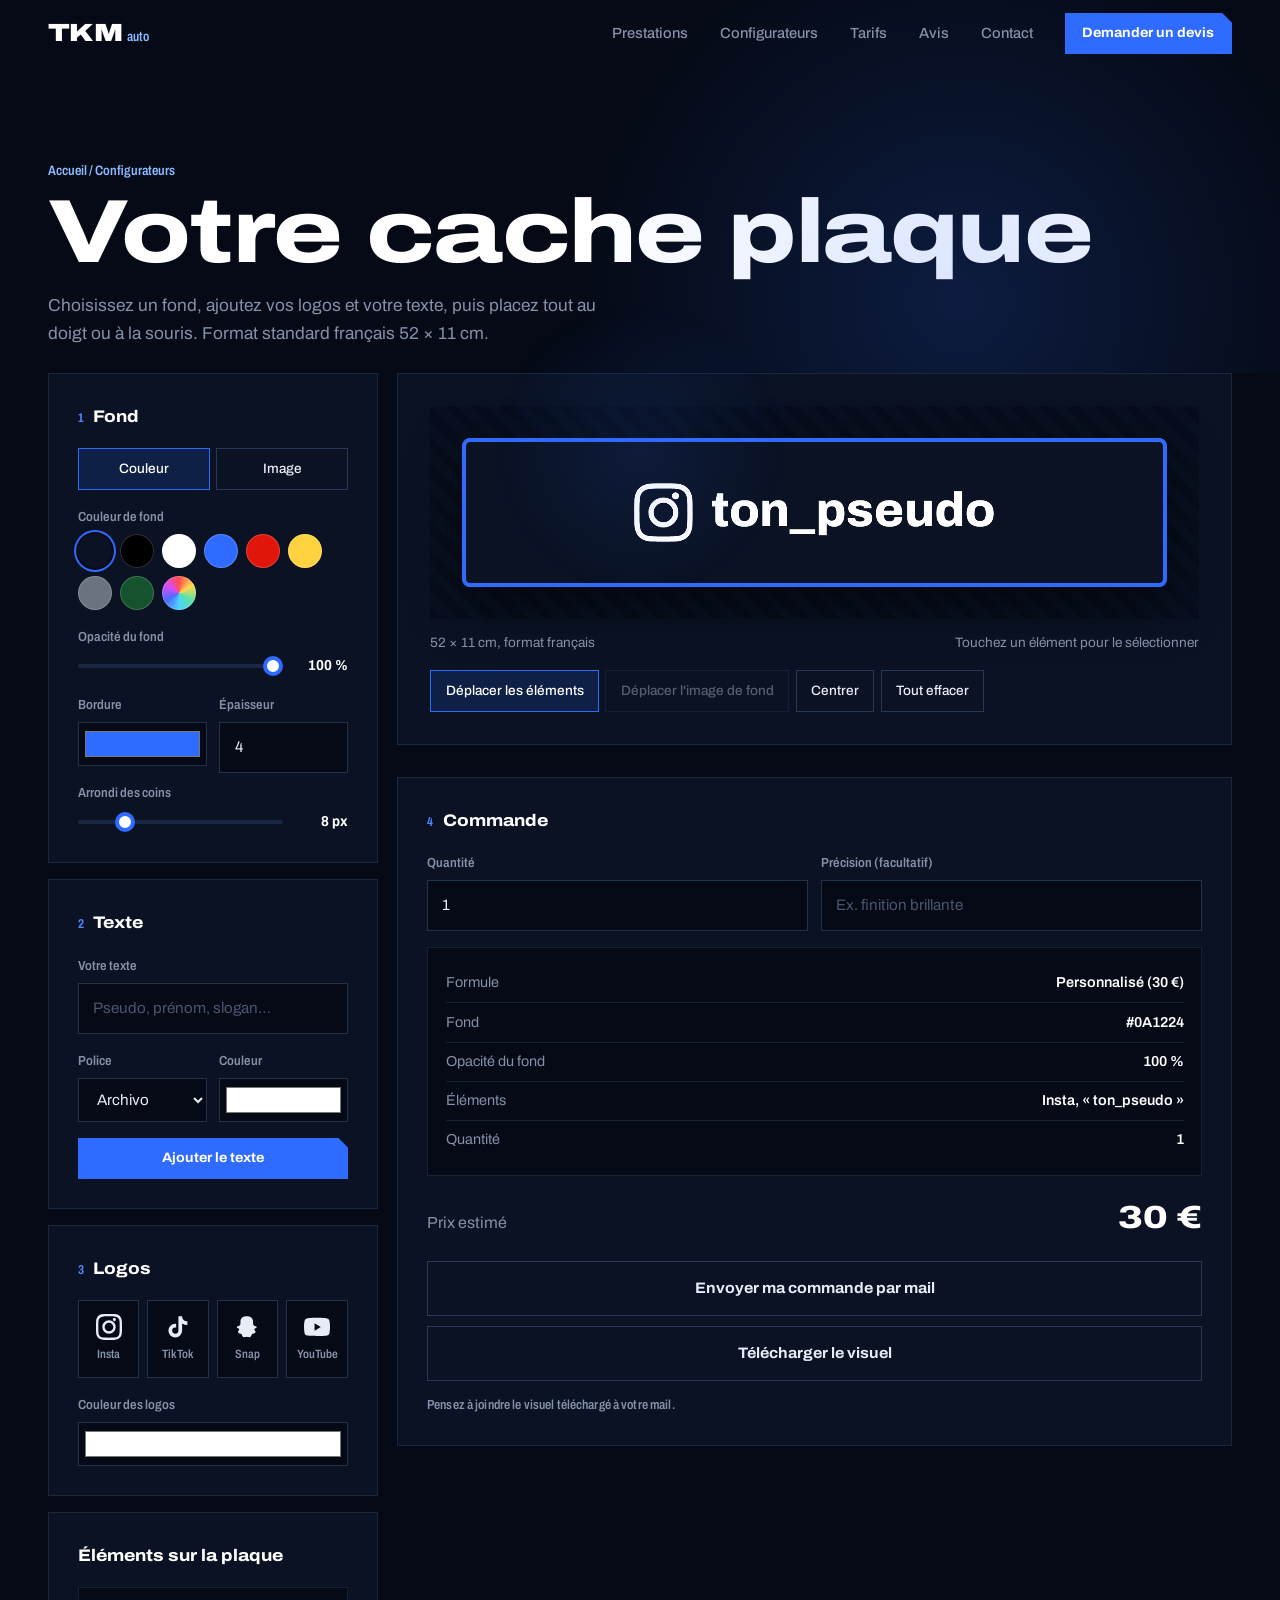
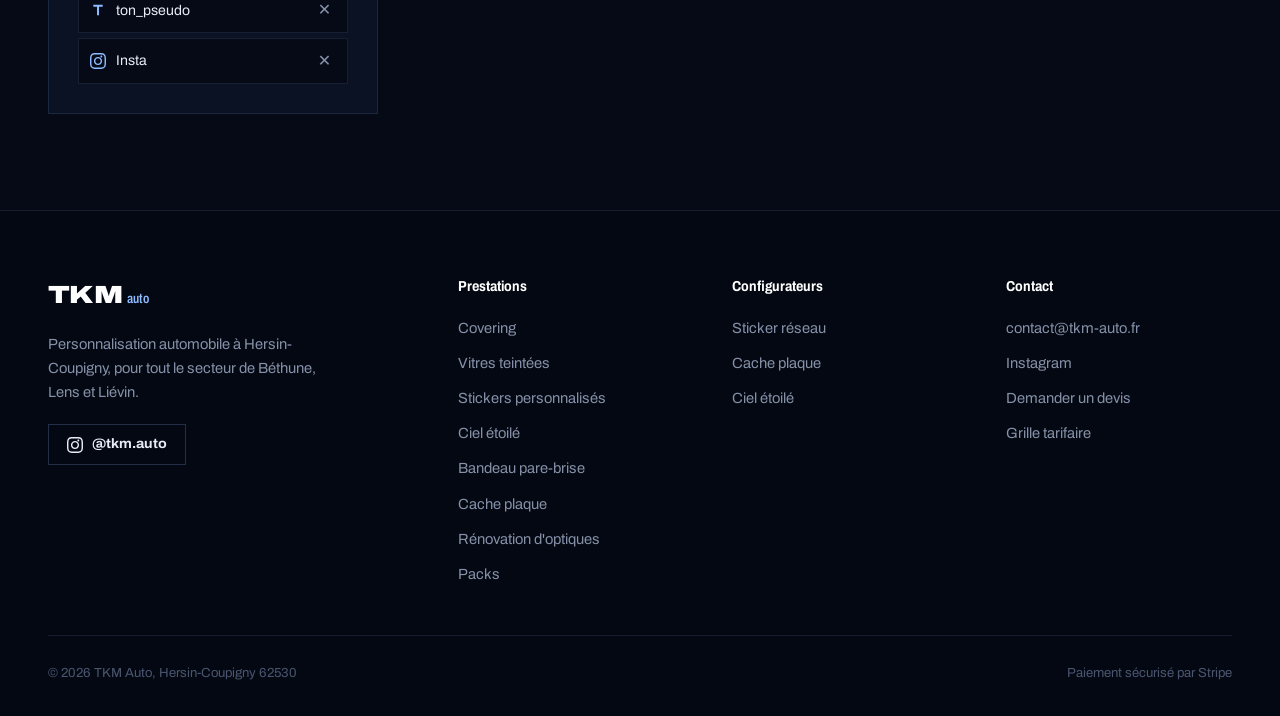
==== commit 14dc27ac: "refonte graphique" ====
--- a/cacheplaque.html
+++ b/cacheplaque.html
@@ -1,872 +1,479 @@
 <!DOCTYPE html>
 <html lang="fr">
 <head>
-  <meta charset="UTF-8" />
-  <meta name="viewport" content="width=device-width, initial-scale=1.0" />
-  <title>TKM – Configurateur Cache Plaque</title>
-  <link href="https://fonts.googleapis.com/css2?family=Bebas+Neue&family=Barlow:wght@300;400;600;700&family=Barlow+Condensed:wght@600;700&family=Montserrat:wght@700;900&family=Oswald:wght@700;400&family=Raleway:wght@700;900&family=Russo+One&family=Teko:wght@700&display=swap" rel="stylesheet" />
-  <style>
-    :root {
-      --red: #E0160A; --red-dark: #a50f07;
-      --bg: #0a0a0a; --bg2: #111; --bg3: #1a1a1a;
-      --white: #f5f5f5; --grey: #888;
-      --border: rgba(255,255,255,0.07);
-    }
-    *, *::before, *::after { box-sizing: border-box; margin: 0; padding: 0; }
-    body { font-family: 'Barlow', sans-serif; background: var(--bg); color: var(--white); min-height: 100vh; overflow-x: hidden; }
-
-    /* ── OVERLAYS ── */
-    .overlay {
-      position: fixed; inset: 0; z-index: 9999;
-      background: rgba(10,10,10,0.97);
-      display: flex; flex-direction: column;
-      align-items: center; justify-content: center;
-      text-align: center; padding: 2rem;
-      gap: 1.5rem;
-    }
-    .overlay-icon { font-size: 4rem; animation: pulse 1.5s ease infinite; }
-    .overlay-title { font-family: 'Bebas Neue', sans-serif; font-size: 2.2rem; letter-spacing: 0.05em; color: var(--white); }
-    .overlay-sub { font-size: 0.95rem; color: var(--grey); line-height: 1.7; max-width: 300px; }
-    .overlay-sub strong { color: var(--white); }
-    .overlay-btn { background: var(--red); color: #fff; border: none; padding: 0.9rem 2.2rem; font-family: 'Barlow Condensed', sans-serif; font-weight: 700; font-size: 1rem; letter-spacing: 0.12em; text-transform: uppercase; cursor: pointer; clip-path: polygon(10px 0%,100% 0%,calc(100% - 10px) 100%,0% 100%); margin-top: 0.5rem; }
-    .overlay-btn:hover { background: var(--red-dark); }
-    @keyframes pulse { 0%,100% { transform: scale(1); } 50% { transform: scale(1.1); } }
-    @keyframes rotate-hint { 0%,100% { transform: rotate(0deg); } 50% { transform: rotate(90deg); } }
-    .rotate-anim { display: inline-block; animation: rotate-hint 2s ease infinite; font-size: 4rem; }
-
-    /* Cacher overlays par défaut sur desktop */
-    #overlayBrowser { display: none; z-index: 10001; }
-    #overlayPortrait { display: none; z-index: 10000; }
-
-    /* Afficher overlay portrait uniquement sur mobile en portrait */
-    @media (max-width: 768px) and (orientation: portrait) {
-      #overlayPortrait { display: flex !important; }
-    }
-
-    /* NAV */
-    nav { display: flex; align-items: center; justify-content: space-between; padding: 1.2rem 5%; background: rgba(10,10,10,0.95); backdrop-filter: blur(14px); border-bottom: 1px solid var(--border); position: sticky; top: 0; z-index: 200; }
-    .nav-logo { font-family: 'Bebas Neue', sans-serif; font-size: 1.8rem; letter-spacing: 0.1em; color: var(--white); text-decoration: none; }
-    .nav-logo span { color: var(--red); }
-    .nav-back { font-family: 'Barlow Condensed', sans-serif; font-weight: 600; font-size: 0.85rem; letter-spacing: 0.12em; text-transform: uppercase; color: var(--grey); text-decoration: none; transition: color 0.2s; }
-    .nav-back:hover { color: var(--white); }
-
-    /* HEADER */
-    .page-header { text-align: center; padding: 3rem 5% 1.5rem; }
-    .page-label { font-family: 'Barlow Condensed', sans-serif; font-size: 0.75rem; font-weight: 700; letter-spacing: 0.25em; text-transform: uppercase; color: var(--red); margin-bottom: 0.6rem; }
-    .page-title { font-family: 'Bebas Neue', sans-serif; font-size: clamp(2.5rem,6vw,5rem); line-height: 1; margin-bottom: 0.6rem; }
-    .page-sub { color: var(--grey); font-size: 1rem; max-width: 520px; margin: 0 auto; line-height: 1.6; }
-
-    /* LAYOUT */
-    .editor-layout { display: grid; grid-template-columns: 320px 1fr; gap: 2rem; padding: 2rem 5% 4rem; max-width: 1400px; margin: 0 auto; align-items: start; }
-
-    /* SIDEBAR */
-    .sidebar { display: flex; flex-direction: column; gap: 1.2rem; }
-    .panel { background: var(--bg2); border: 1px solid var(--border); padding: 1.6rem; }
-    .panel-title { font-family: 'Bebas Neue', sans-serif; font-size: 1.3rem; letter-spacing: 0.08em; margin-bottom: 1.2rem; display: flex; align-items: center; gap: 0.5rem; }
-    .panel-title::after { content: ''; flex: 1; height: 1px; background: var(--border); }
-    .form-label { font-family: 'Barlow Condensed', sans-serif; font-size: 0.7rem; font-weight: 700; letter-spacing: 0.15em; text-transform: uppercase; color: var(--grey); margin-bottom: 0.4rem; display: block; }
-    .form-input { width: 100%; background: var(--bg3); border: 1px solid var(--border); color: var(--white); font-family: 'Barlow', sans-serif; font-size: 0.95rem; padding: 0.65rem 0.9rem; outline: none; transition: border-color 0.2s; margin-bottom: 0.9rem; }
-    .form-input:focus { border-color: var(--red); }
-    .form-input::placeholder { color: #444; }
-    textarea.form-input { resize: vertical; min-height: 60px; }
-
-    /* COLOR ROW */
-    .color-row { display: flex; align-items: center; gap: 0.6rem; margin-bottom: 0.9rem; }
-    .color-pick { width: 36px; height: 36px; border: 2px solid var(--border); cursor: pointer; background: none; padding: 0; flex-shrink: 0; }
-    .color-pick::-webkit-color-swatch-wrapper { padding: 0; }
-    .color-pick::-webkit-color-swatch { border: none; }
-
-    /* SLIDER */
-    .slider-row { display: flex; align-items: center; gap: 0.8rem; margin-bottom: 0.9rem; }
-    .slider { flex: 1; -webkit-appearance: none; height: 3px; background: var(--border); outline: none; }
-    .slider::-webkit-slider-thumb { -webkit-appearance: none; width: 14px; height: 14px; background: var(--red); cursor: pointer; clip-path: polygon(50% 0%,100% 50%,50% 100%,0% 50%); }
-    .slider-val { font-family: 'Bebas Neue', sans-serif; font-size: 1rem; color: var(--red); min-width: 2.5rem; text-align: right; }
-
-    /* FONT SELECT */
-    .font-select { width: 100%; background: var(--bg3); border: 1px solid var(--border); color: var(--white); font-family: 'Barlow', sans-serif; font-size: 0.9rem; padding: 0.65rem 0.9rem; outline: none; margin-bottom: 0.9rem; cursor: pointer; }
-
-    /* SIZE SELECT */
-    .size-row { display: grid; grid-template-columns: 1fr 1fr; gap: 0.6rem; margin-bottom: 0.9rem; }
-
-    /* SOCIAL GRID */
-    .social-grid { display: grid; grid-template-columns: repeat(4,1fr); gap: 0.5rem; margin-bottom: 0.9rem; }
-    .social-btn { background: var(--bg3); border: 2px solid var(--border); color: var(--white); padding: 0.7rem 0.3rem; cursor: pointer; display: flex; flex-direction: column; align-items: center; gap: 0.3rem; transition: all 0.2s; clip-path: polygon(5px 0%,100% 0%,calc(100% - 5px) 100%,0% 100%); }
-    .social-btn svg { width: 22px; height: 22px; }
-    .social-btn:hover { border-color: var(--red); background: rgba(224,22,10,0.1); }
-    .social-name { font-family: 'Barlow Condensed', sans-serif; font-size: 0.6rem; font-weight: 700; letter-spacing: 0.08em; text-transform: uppercase; }
-
-    /* BUTTONS */
-    .btn-red { background: var(--red); color: #fff; border: none; padding: 0.75rem 1.2rem; font-family: 'Barlow Condensed', sans-serif; font-weight: 700; font-size: 0.88rem; letter-spacing: 0.1em; text-transform: uppercase; cursor: pointer; width: 100%; clip-path: polygon(8px 0%,100% 0%,calc(100% - 8px) 100%,0% 100%); transition: background 0.2s; margin-bottom: 0.5rem; }
-    .btn-red:hover { background: var(--red-dark); }
-    .btn-grey { background: transparent; color: var(--white); border: 1px solid var(--border); padding: 0.75rem 1.2rem; font-family: 'Barlow Condensed', sans-serif; font-weight: 700; font-size: 0.88rem; letter-spacing: 0.1em; text-transform: uppercase; cursor: pointer; width: 100%; clip-path: polygon(8px 0%,100% 0%,calc(100% - 8px) 100%,0% 100%); transition: all 0.2s; margin-bottom: 0.5rem; }
-    .btn-grey:hover { border-color: var(--red); color: var(--red); }
-
-    /* ELEMENT LIST */
-    .element-list { display: flex; flex-direction: column; gap: 0.4rem; max-height: 180px; overflow-y: auto; }
-    .element-item { background: var(--bg3); border: 1px solid var(--border); padding: 0.5rem 0.8rem; display: flex; justify-content: space-between; align-items: center; cursor: pointer; transition: border-color 0.2s; font-size: 0.85rem; }
-    .element-item:hover, .element-item.selected { border-color: var(--red); }
-    .element-item-name { color: var(--grey); font-family: 'Barlow Condensed', sans-serif; font-size: 0.8rem; letter-spacing: 0.05em; }
-    .element-del { background: none; border: none; color: #555; cursor: pointer; font-size: 1rem; padding: 0 0.2rem; transition: color 0.2s; }
-    .element-del:hover { color: var(--red); }
-
-    /* CANVAS AREA */
-    .canvas-area { display: flex; flex-direction: column; gap: 1.5rem; }
-    .canvas-wrapper { background: var(--bg2); border: 1px solid var(--border); padding: 2rem; }
-    .canvas-toolbar { display: flex; gap: 0.5rem; margin-bottom: 1rem; flex-wrap: wrap; align-items: center; }
-    .tool-btn { padding: 0.35rem 0.9rem; font-family: 'Barlow Condensed', sans-serif; font-size: 0.72rem; font-weight: 700; letter-spacing: 0.1em; text-transform: uppercase; cursor: pointer; border: 1px solid var(--border); background: var(--bg3); color: var(--grey); transition: all 0.2s; clip-path: polygon(5px 0%,100% 0%,calc(100% - 5px) 100%,0% 100%); }
-    .tool-btn.active, .tool-btn:hover { background: var(--red); border-color: var(--red); color: #fff; }
-
-    #plateCanvas { display: block; margin: 0 auto; cursor: default; touch-action: none; max-width: 100%; }
-
-    /* HINT */
-    .hint { font-size: 0.78rem; color: var(--grey); text-align: center; margin-top: 0.8rem; font-style: italic; }
-
-    /* EXPORT */
-    .export-panel { background: var(--bg2); border: 1px solid var(--border); padding: 1.6rem; }
-    .export-title { font-family: 'Bebas Neue', sans-serif; font-size: 1.3rem; letter-spacing: 0.08em; margin-bottom: 1.2rem; display: flex; align-items: center; gap: 0.5rem; }
-    .export-title::after { content: ''; flex: 1; height: 1px; background: var(--border); }
-
-    /* ORDER FORM */
-    .order-grid { display: grid; grid-template-columns: 1fr 1fr; gap: 0.8rem; margin-bottom: 0.9rem; }
-    .order-recap { background: var(--bg3); border: 1px solid var(--border); padding: 1rem 1.2rem; margin-bottom: 1rem; }
-    .recap-title { font-family: 'Barlow Condensed', sans-serif; font-size: 0.7rem; font-weight: 700; letter-spacing: 0.2em; text-transform: uppercase; color: var(--red); margin-bottom: 0.8rem; }
-    .recap-row { display: flex; justify-content: space-between; font-size: 0.88rem; padding-bottom: 0.4rem; border-bottom: 1px solid var(--border); margin-bottom: 0.4rem; }
-    .recap-row:last-child { border: none; margin: 0; padding: 0; }
-    .recap-key { color: var(--grey); }
-    .recap-val { font-family: 'Barlow Condensed', sans-serif; font-weight: 700; color: var(--white); }
-
-    /* SELECTED INDICATOR */
-    .selected-info { font-family: 'Barlow Condensed', sans-serif; font-size: 0.78rem; letter-spacing: 0.1em; color: var(--red); text-transform: uppercase; margin-left: auto; }
-
-    @media (max-width: 960px) { .editor-layout { grid-template-columns: 1fr; } }
-  </style>
+<meta charset="UTF-8">
+<meta name="viewport" content="width=device-width, initial-scale=1, viewport-fit=cover">
+<title>Configurateur de cache plaque · TKM Auto</title>
+<meta name="description" content="Créez votre cache plaque personnalisé au format français 52 × 11 cm : fond, image, logos de réseaux sociaux et texte. Dès 20 €.">
+<link rel="canonical" href="https://www.tkm-auto.fr/cacheplaque.html">
+<meta name="theme-color" content="#050A16">
+<link rel="preconnect" href="https://fonts.googleapis.com">
+<link rel="preconnect" href="https://fonts.gstatic.com" crossorigin>
+<link href="https://fonts.googleapis.com/css2?family=Archivo:wdth,wght@62..125,300..900&family=Bebas+Neue&family=Montserrat:wght@900&family=Oswald:wght@700&family=Russo+One&family=Teko:wght@700&display=swap" rel="stylesheet">
+<link rel="stylesheet" href="tkm.css">
+<style>
+/* Écrans d'avertissement mobile */
+.ov{position:fixed;inset:0;display:none;flex-direction:column;align-items:center;justify-content:center;gap:1.2rem;padding:2rem;text-align:center;background:rgba(5,10,22,.97)}
+.ov h2{font-size:clamp(1.8rem,8vw,2.6rem);color:#fff}
+.ov p{color:var(--gris);max-width:32ch}
+.ov p strong{color:#fff}
+.ov .phone{width:54px;height:92px;border:3px solid var(--xenon);border-radius:12px;animation:turn 2.2s var(--ease) infinite}
+@keyframes turn{0%,20%{transform:rotate(0)}55%,80%{transform:rotate(90deg)}100%{transform:rotate(0)}}
+#ovApp{z-index:10001}
+#ovPortrait{z-index:10000}
+#ovApp.show{display:flex}
+@media (orientation:portrait) and (pointer:coarse) and (max-width:900px){
+  html:not(.portrait-ok) #ovPortrait{display:flex}
+}
+
+.ed{display:grid;grid-template-columns:330px 1fr;gap:1.2rem;align-items:start;padding-bottom:clamp(4rem,8vw,6rem)}
+.ed-main{display:flex;flex-direction:column;gap:1rem;min-width:0}
+.plate-wrap{background:var(--carbone);border:1px solid var(--trait);padding:clamp(1rem,3vw,2rem)}
+.bench{background:repeating-linear-gradient(45deg,#070d1c 0 10px,#081021 10px 20px);padding:clamp(.8rem,3vw,2rem);display:flex;justify-content:center}
+#plate{width:100%;height:auto;aspect-ratio:700/148;display:block;touch-action:none;cursor:grab;box-shadow:0 18px 50px rgba(0,0,0,.5)}
+#plate.dragging{cursor:grabbing}
+.plate-meta{display:flex;justify-content:space-between;gap:1rem;flex-wrap:wrap;margin-top:.8rem;font-size:.85rem;color:var(--gris)}
+.tools{display:flex;gap:.4rem;flex-wrap:wrap;margin-top:1rem}
+.tool{padding:.55rem .9rem;font-size:.85rem;font-weight:500;border:1px solid var(--trait2);color:var(--chrome);transition:all .2s}
+.tool:hover{border-color:var(--xenon)}
+.tool.on{border-color:var(--elec);background:rgba(47,107,255,.16);color:#fff}
+.tool[disabled]{opacity:.35;pointer-events:none}
+.tool.danger:hover{border-color:var(--signal);color:var(--signal)}
+
+.sel{display:none;border-color:var(--elec)}
+.sel.show{display:block}
+.sel-grid{display:grid;grid-template-columns:1.4fr 1fr auto;gap:1rem;align-items:end}
+@media(max-width:700px){.sel-grid{grid-template-columns:1fr}}
+
+.seg{display:grid;grid-template-columns:1fr 1fr;gap:.4rem;margin-bottom:1rem}
+.logos{grid-template-columns:repeat(4,1fr)}
+.els{display:flex;flex-direction:column;gap:.3rem;max-height:210px;overflow:auto}
+.el{display:flex;align-items:center;gap:.6rem;padding:.55rem .7rem;border:1px solid var(--trait);background:var(--nuit);font-size:.88rem;text-align:left;width:100%}
+.el.on{border-color:var(--elec)}
+.el .nm{flex:1;overflow:hidden;text-overflow:ellipsis;white-space:nowrap}
+.el .x{color:var(--gris);padding:0 .3rem;font-size:1rem}
+.el .x:hover{color:var(--signal)}
+.el svg{width:16px;height:16px;flex-shrink:0;color:var(--xenon)}
+.file{display:block;border:1px dashed var(--trait2);padding:1rem;text-align:center;font-size:.9rem;color:var(--gris);cursor:pointer;transition:border-color .2s;position:relative}
+.file:hover{border-color:var(--xenon);color:#fff}
+.file input{position:absolute;inset:0;opacity:0;cursor:pointer}
+.price-line{display:flex;justify-content:space-between;align-items:baseline;margin:.2rem 0 1rem}
+.price-line b{font-stretch:120%;font-weight:850;font-size:2rem;color:#fff}
+.btns{display:grid;gap:.6rem}
+.hidden{display:none!important}
+@media(max-width:980px){.ed{grid-template-columns:1fr}.ed-main{order:-1}}
+</style>
 </head>
 <body>
 
-<nav>
-  <a href="index.html" class="nav-logo">TK<span>M</span></a>
-  <a href="index.html" class="nav-back">← Retour au site</a>
-</nav>
-
-<!-- OVERLAY : Navigateur in-app détecté -->
-<div class="overlay" id="overlayBrowser">
-  <div class="overlay-icon">🌐</div>
-  <div class="overlay-title">Ouvre dans ton<br><span style="color:var(--red)">Navigateur</span></div>
-  <p class="overlay-sub">Ce configurateur ne fonctionne pas correctement dans l'app Instagram, TikTok ou autres.<br><br>Appuie sur <strong>les 3 points ···</strong> ou l'icône de partage, puis choisis <strong>"Ouvrir dans Safari"</strong> ou <strong>"Ouvrir dans Chrome"</strong>.</p>
-  <button class="overlay-btn" onclick="document.getElementById('overlayBrowser').style.display='none'">Continuer quand même</button>
+<!-- Ouvert depuis Instagram, TikTok… -->
+<div class="ov" id="ovApp" role="dialog" aria-modal="true" aria-labelledby="ovAppT">
+  <h2 class="display" id="ovAppT">Ouvrez dans votre navigateur</h2>
+  <p>L'éditeur fonctionne mal dans l'appli Instagram, TikTok ou Snap. Touchez les <strong>trois points</strong> en haut, puis <strong>Ouvrir dans le navigateur</strong>.</p>
+  <button class="btn" id="copyLink" type="button">Copier le lien de la page</button>
+  <button class="btn btn-ghost" id="ovAppClose" type="button">Continuer quand même</button>
 </div>
 
-<!-- OVERLAY : Mode portrait sur mobile -->
-<div class="overlay" id="overlayPortrait">
-  <div class="rotate-anim">📱</div>
-  <div class="overlay-title">Tourne ton<br><span style="color:var(--red)">Téléphone</span></div>
-  <p class="overlay-sub">La plaque d'immatriculation est en format horizontal.<br><br>Tourne ton téléphone en <strong>mode paysage</strong> pour un meilleur confort de design.</p>
-  <button class="overlay-btn" onclick="document.getElementById('overlayPortrait').style.display='none'">Continuer en portrait</button>
+<!-- Téléphone en portrait -->
+<div class="ov" id="ovPortrait" role="dialog" aria-modal="true" aria-labelledby="ovPT">
+  <div class="phone" aria-hidden="true"></div>
+  <h2 class="display" id="ovPT">Tournez votre téléphone</h2>
+  <p>La plaque est très allongée. En <strong>mode paysage</strong>, vous aurez beaucoup plus de place pour la dessiner.</p>
+  <button class="btn btn-ghost" id="ovPClose" type="button">Continuer en portrait</button>
 </div>
 
-<div class="page-header">
-  <div class="page-label">Personnalisation</div>
-  <h1 class="page-title">Configurateur<br><span style="color:var(--red)">Cache Plaque</span></h1>
-  <p class="page-sub">Crée ton cache plaque sur mesure — texte, logo, fond, couleurs. Drag & drop pour tout positionner.</p>
-</div>
-
-<div class="editor-layout">
-
-  <!-- ── SIDEBAR ── -->
-  <div class="sidebar">
-
-    <!-- FOND -->
-    <div class="panel">
-      <div class="panel-title">01 — Fond</div>
-
-      <!-- Toggle couleur / image -->
-      <div style="display:grid;grid-template-columns:1fr 1fr;gap:0.5rem;margin-bottom:1.2rem">
-        <button class="tool-btn active" id="bgTypeSolid" onclick="setBgType('solid',this)">🎨 Couleur</button>
-        <button class="tool-btn" id="bgTypeImage" onclick="setBgType('image',this)">🖼 Image</button>
-      </div>
-
-      <!-- Couleur unie -->
-      <div id="bgSolidBlock">
-        <label class="form-label">Couleur de fond</label>
-        <div class="color-row">
-          <input type="color" class="color-pick" id="bgColor" value="#111111" oninput="redraw()" />
-          <span style="font-size:0.85rem;color:var(--grey)">Couleur principale</span>
-        </div>
-      </div>
-
-      <!-- Image de fond -->
-      <div id="bgImageBlock" style="display:none">
-        <label class="form-label">Importer une image</label>
-        <input type="file" id="bgImageFile" accept="image/*" onchange="loadBgImage(this)" style="width:100%;background:var(--bg3);border:1px solid var(--border);color:var(--grey);padding:0.6rem;font-size:0.85rem;cursor:pointer;margin-bottom:0.9rem" />
-        <div id="bgImagePreview" style="display:none;background:var(--bg3);border:1px solid var(--border);padding:0.5rem;margin-bottom:0.9rem;text-align:center;font-size:0.78rem;color:var(--red)">✓ Image chargée — glisse-la sur la plaque pour la repositionner</div>
-        <button class="btn-grey" onclick="bgOffsetX=0;bgOffsetY=0;redraw()" style="margin-bottom:0.9rem">↺ Recentrer l'image</button>
-      </div>
-
-      <!-- Opacité commune -->
-      <label class="form-label">Opacité du fond</label>
-      <div class="slider-row">
-        <input type="range" class="slider" id="bgOpacity" min="0" max="100" value="100" oninput="redraw()" />
-        <span class="slider-val" id="bgOpacityVal">100%</span>
-      </div>
-
-      <label class="form-label">Couleur bordure</label>
-      <div class="color-row">
-        <input type="color" class="color-pick" id="borderColor" value="#E0160A" oninput="redraw()" />
-        <input type="number" class="form-input" id="borderWidth" min="0" max="20" value="4" oninput="redraw()" style="margin:0;width:70px" />
-        <span style="font-size:0.8rem;color:var(--grey)">px</span>
-      </div>
-
-      <label class="form-label">Arrondi des coins (px)</label>
-      <div class="slider-row">
-        <input type="range" class="slider" id="borderRadius" min="0" max="40" value="8" oninput="redraw()" />
-        <span class="slider-val" id="borderRadiusVal">8px</span>
-      </div>
+<div data-tkm-nav></div>
+
+<main>
+  <header class="page-head" style="padding-bottom:1.5rem">
+    <div class="wrap">
+      <p class="crumb"><a href="index.html">Accueil</a> / Configurateurs</p>
+      <h1 class="display">Votre cache plaque</h1>
+      <p class="lead">Choisissez un fond, ajoutez vos logos et votre texte, puis placez tout au doigt ou à la souris. Format standard français 52 × 11 cm.</p>
     </div>
-
-    <!-- TEXTE -->
-    <div class="panel">
-      <div class="panel-title">02 — Ajouter Texte</div>
-
-      <label class="form-label">Texte</label>
-      <input type="text" class="form-input" id="newText" placeholder="Ton texte..." maxlength="40" />
-
-      <label class="form-label">Police</label>
-      <select class="font-select" id="newFont">
-        <option value="Bebas Neue">Bebas Neue</option>
-        <option value="Montserrat">Montserrat Black</option>
-        <option value="Oswald">Oswald</option>
-        <option value="Raleway">Raleway Black</option>
-        <option value="Russo One">Russo One</option>
-        <option value="Teko">Teko Bold</option>
-        <option value="Barlow">Barlow</option>
-      </select>
-
-      <div class="size-row">
-        <div>
-          <label class="form-label">Taille</label>
-          <input type="number" class="form-input" id="newFontSize" value="28" min="8" max="120" style="margin:0" />
-        </div>
-        <div>
-          <label class="form-label">Couleur</label>
-          <input type="color" class="color-pick" id="newTextColor" value="#ffffff" style="width:100%;height:38px" />
-        </div>
-      </div>
-
-      <button class="btn-red" onclick="addText()">+ Ajouter le texte</button>
-    </div>
-
-    <!-- LOGOS RÉSEAUX -->
-    <div class="panel">
-      <div class="panel-title">03 — Logos Réseaux</div>
-      <div class="social-grid">
-        <button class="social-btn" onclick="addSocial('instagram')">
-          <svg viewBox="0 0 24 24" fill="currentColor"><path d="M12 2.163c3.204 0 3.584.012 4.85.07 3.252.148 4.771 1.691 4.919 4.919.058 1.265.069 1.645.069 4.849 0 3.205-.012 3.584-.069 4.849-.149 3.225-1.664 4.771-4.919 4.919-1.266.058-1.644.07-4.85.07-3.204 0-3.584-.012-4.849-.07-3.26-.149-4.771-1.699-4.919-4.92-.058-1.265-.07-1.644-.07-4.849 0-3.204.013-3.583.07-4.849.149-3.227 1.664-4.771 4.919-4.919 1.266-.057 1.645-.069 4.849-.069zm0-2.163c-3.259 0-3.667.014-4.947.072-4.358.2-6.78 2.618-6.98 6.98-.059 1.281-.073 1.689-.073 4.948 0 3.259.014 3.668.072 4.948.2 4.358 2.618 6.78 6.98 6.98 1.281.058 1.689.072 4.948.072 3.259 0 3.668-.014 4.948-.072 4.354-.2 6.782-2.618 6.979-6.98.059-1.28.073-1.689.073-4.948 0-3.259-.014-3.667-.072-4.947-.196-4.354-2.617-6.78-6.979-6.98-1.281-.059-1.69-.073-4.949-.073zm0 5.838c-3.403 0-6.162 2.759-6.162 6.162s2.759 6.163 6.162 6.163 6.162-2.759 6.162-6.163c0-3.403-2.759-6.162-6.162-6.162zm0 10.162c-2.209 0-4-1.791-4-4 0-2.209 1.791-4 4-4s4 1.791 4 4c0 2.21-1.791 4-4 4zm6.406-11.845c-.796 0-1.441.645-1.441 1.44s.645 1.44 1.441 1.44c.795 0 1.439-.645 1.439-1.44s-.644-1.44-1.439-1.44z"/></svg>
-          <span class="social-name">Insta</span>
-        </button>
-        <button class="social-btn" onclick="addSocial('tiktok')">
-          <svg viewBox="0 0 24 24" fill="currentColor"><path d="M19.59 6.69a4.83 4.83 0 01-3.77-4.25V2h-3.45v13.67a2.89 2.89 0 01-2.88 2.5 2.89 2.89 0 01-2.89-2.89 2.89 2.89 0 012.89-2.89c.28 0 .54.04.79.1V9.01a6.33 6.33 0 00-.79-.05 6.34 6.34 0 00-6.34 6.34 6.34 6.34 0 006.34 6.34 6.34 6.34 0 006.33-6.34V8.69a8.22 8.22 0 004.84 1.56V6.79a4.85 4.85 0 01-1.07-.1z"/></svg>
-          <span class="social-name">TikTok</span>
-        </button>
-        <button class="social-btn" onclick="addSocial('youtube')">
-          <svg viewBox="0 0 24 24" fill="currentColor"><path d="M23.5 6.19a3.02 3.02 0 00-2.12-2.14C19.54 3.5 12 3.5 12 3.5s-7.54 0-9.38.55A3.02 3.02 0 00.5 6.19 31.5 31.5 0 000 12a31.5 31.5 0 00.5 5.81 3.02 3.02 0 002.12 2.14C4.46 20.5 12 20.5 12 20.5s7.54 0 9.38-.55a3.02 3.02 0 002.12-2.14A31.5 31.5 0 0024 12a31.5 31.5 0 00-.5-5.81zM9.75 15.52V8.48L15.5 12l-5.75 3.52z"/></svg>
-          <span class="social-name">YouTube</span>
-        </button>
-        <button class="social-btn" onclick="addSocial('snapchat')">
-          <svg viewBox="0 0 24 24" fill="currentColor"><path d="M12.065 2.012c.268 0 .54.013.806.04 2.756.277 4.758 2.32 4.758 5.076 0 .337-.033.68-.055 1.018-.022.338.022.676.088 1.01.2 1.032.876 1.836 2.268 2.11.055.011.11.022.165.033.308.066.605.198.76.462.15.255.1.566-.044.804-.19.31-.496.518-.838.625-.452.14-1.044.268-1.14.814-.088.498.18.94.44 1.332.13.195.302.37.422.577.26.44.196.947-.1 1.347-.308.41-.81.64-1.347.74-.495.09-1.12.19-1.508.554-.38.355-.507.86-.678 1.347-.198.553-.498 1.082-1.02 1.347-.495.252-1.114.19-1.642.033-.528-.157-1.064-.36-1.624-.36-.56 0-1.096.203-1.624.36-.528.157-1.147.22-1.642-.033-.522-.265-.822-.794-1.02-1.347-.17-.487-.298-.992-.678-1.347-.388-.364-1.013-.464-1.508-.554-.537-.1-1.04-.33-1.347-.74-.296-.4-.36-.907-.1-1.347.12-.207.292-.382.422-.577.26-.392.528-.834.44-1.332-.096-.546-.688-.674-1.14-.814-.342-.107-.648-.315-.838-.625-.144-.238-.194-.549-.044-.804.155-.264.452-.396.76-.462.055-.011.11-.022.165-.033 1.392-.274 2.068-1.078 2.268-2.11.066-.334.11-.672.088-1.01-.022-.338-.055-.681-.055-1.018 0-2.756 2.002-4.799 4.758-5.076.266-.027.538-.04.806-.04z"/></svg>
-          <span class="social-name">Snap</span>
-        </button>
-      </div>
-
-      <label class="form-label">Taille des logos (px)</label>
-      <div class="slider-row">
-        <input type="range" class="slider" id="logoSize" min="16" max="80" value="36" oninput="document.getElementById('logoSizeVal').textContent=this.value+'px'" />
-        <span class="slider-val" id="logoSizeVal">36px</span>
-      </div>
-
-      <label class="form-label">Couleur des logos</label>
-      <input type="color" class="color-pick" id="logoColor" value="#ffffff" style="width:100%;height:36px" />
-    </div>
-
-    <!-- ÉLÉMENTS -->
-    <div class="panel">
-      <div class="panel-title">04 — Éléments</div>
-      <div class="element-list" id="elementList"></div>
-      <p style="font-size:0.78rem;color:var(--grey);margin-top:0.8rem;line-height:1.5">Clique sur un élément pour le sélectionner, puis déplace-le sur la plaque.</p>
-    </div>
-
-  </div>
-
-  <!-- ── CANVAS AREA ── -->
-  <div class="canvas-area">
-    <div class="canvas-wrapper">
-      <div class="canvas-toolbar">
-        <button class="tool-btn active" id="toolMove" onclick="setTool('move',this)">✥ Déplacer</button>
-        <button class="tool-btn" id="toolBg" onclick="setTool('bg',this)">🖼 Déplacer fond</button>
-        <button class="tool-btn" id="toolResize" onclick="setTool('resize',this)">⤡ Redimensionner</button>
-        <button class="tool-btn" id="toolDelete" onclick="deleteSelected()">✕ Supprimer</button>
-        <button class="tool-btn" onclick="clearAll()">🗑 Tout effacer</button>
-        <span class="selected-info" id="selectedInfo"></span>
-      </div>
-      <canvas id="plateCanvas"></canvas>
-
-      <!-- Contrôles élément sélectionné — visible quand un élément est sélectionné -->
-      <div id="selectedControls" style="display:none;margin-top:1rem;background:var(--bg3);border:1px solid var(--red);padding:1rem;border-radius:2px">
-        <div style="font-family:'Barlow Condensed',sans-serif;font-size:0.72rem;font-weight:700;letter-spacing:0.2em;text-transform:uppercase;color:var(--red);margin-bottom:0.8rem" id="selectedLabel">Élément sélectionné</div>
-        <label class="form-label">Taille</label>
-        <div class="slider-row" style="margin-bottom:0.8rem">
-          <button onclick="resizeSelected(-2)" style="background:var(--bg2);border:1px solid var(--border);color:var(--white);width:36px;height:36px;font-size:1.2rem;cursor:pointer;flex-shrink:0">−</button>
-          <input type="range" class="slider" id="selectedSize" min="8" max="120" value="28" oninput="applySelectedSize(this.value)" style="flex:1" />
-          <button onclick="resizeSelected(2)" style="background:var(--bg2);border:1px solid var(--border);color:var(--white);width:36px;height:36px;font-size:1.2rem;cursor:pointer;flex-shrink:0">+</button>
-          <span class="slider-val" id="selectedSizeVal">28</span>
-        </div>
-        <div style="display:flex;gap:0.5rem">
-          <button class="tool-btn" onclick="deleteSelected()" style="flex:1;background:rgba(224,22,10,0.15);border-color:var(--red);color:var(--red)">✕ Supprimer</button>
-        </div>
-      </div>
-
-      <p class="hint">Clique sur un élément pour le sélectionner · Glisse pour déplacer</p>
-    </div>
-
-    <!-- COMMANDE -->
-    <div class="export-panel">
-      <div class="export-title">📋 Commande</div>
-
-      <p style="font-size:.85rem;color:var(--grey);line-height:1.6;margin-bottom:1.2rem">Format standard plaque française : <strong style="color:var(--white)">52 × 11 cm</strong>. Indique juste la quantité souhaitée.</p>
-
-      <div style="margin-bottom:0.9rem">
-        <label class="form-label">Quantité</label>
-        <input type="number" class="form-input" id="orderQty" min="1" max="100" value="1" style="margin:0" oninput="updateRecap()" />
-      </div>
-
-      <div style="margin-bottom:1.2rem">
-        <label class="form-label">Précisions (optionnel)</label>
-        <textarea class="form-input" id="orderNote" rows="2" placeholder="Ex : vinyle brillant, coins carrés..."></textarea>
-      </div>
-
-      <div class="order-recap">
-        <div class="recap-title">Résumé</div>
-        <div id="recapRows"></div>
-      </div>
-
-      <button class="btn-red" onclick="downloadPNG()">📥 Télécharger PNG (haute résolution)</button>
-      <button class="btn-grey" onclick="sendOrder()">📩 Envoyer la commande à TKM</button>
+  </header>
+
+  <div class="wrap ed">
+    <!-- RÉGLAGES -->
+    <aside>
+      <section class="panel">
+        <h2 class="panel-title"><span class="step">1</span>Fond</h2>
+        <div class="seg">
+          <button class="tool on" id="bgSolid" type="button">Couleur</button>
+          <button class="tool" id="bgImg" type="button">Image</button>
+        </div>
+        <div id="solidBox" class="field">
+          <span class="label">Couleur de fond</span>
+          <div class="swatches" id="bgColors"></div>
+        </div>
+        <div id="imgBox" class="hidden">
+          <div class="field">
+            <label class="file" id="fileLbl">Choisir une image<input type="file" id="bgFile" accept="image/*"></label>
+          </div>
+          <div class="field">
+            <span class="label">Zoom de l'image</span>
+            <div class="range-row">
+              <button class="step-btn" type="button" data-z="-10" aria-label="Dézoomer">−</button>
+              <input class="range" type="range" id="bgZoom" min="50" max="300" value="100" aria-label="Zoom">
+              <button class="step-btn" type="button" data-z="10" aria-label="Zoomer">+</button>
+              <span class="range-val" id="bgZoomV">100 %</span>
+            </div>
+          </div>
+          <button class="tool" id="bgReset" type="button" style="width:100%;margin-bottom:1rem">Recentrer l'image</button>
+        </div>
+        <div class="field">
+          <span class="label">Opacité du fond</span>
+          <div class="range-row"><input class="range" type="range" id="bgOp" min="0" max="100" value="100" aria-label="Opacité du fond"><span class="range-val" id="bgOpV">100 %</span></div>
+        </div>
+        <div class="row2">
+          <div class="field"><label class="label" for="brdC">Bordure</label><input type="color" id="brdC" value="#2F6BFF" class="input" style="height:44px;padding:4px"></div>
+          <div class="field"><label class="label" for="brdW">Épaisseur</label><input type="number" class="input" id="brdW" min="0" max="20" value="4"></div>
+        </div>
+        <div class="field">
+          <span class="label">Arrondi des coins</span>
+          <div class="range-row"><input class="range" type="range" id="rad" min="0" max="40" value="8" aria-label="Arrondi"><span class="range-val" id="radV">8 px</span></div>
+        </div>
+      </section>
+
+      <section class="panel">
+        <h2 class="panel-title"><span class="step">2</span>Texte</h2>
+        <div class="field"><label class="label" for="tTxt">Votre texte</label><input class="input" id="tTxt" maxlength="40" placeholder="Pseudo, prénom, slogan…"></div>
+        <div class="row2">
+          <div class="field"><label class="label" for="tFont">Police</label>
+            <select class="select" id="tFont">
+              <option value="Archivo|800">Archivo</option>
+              <option value="Bebas Neue|400">Bebas Neue</option>
+              <option value="Montserrat|900">Montserrat</option>
+              <option value="Oswald|700">Oswald</option>
+              <option value="Russo One|400">Russo One</option>
+              <option value="Teko|700">Teko</option>
+            </select></div>
+          <div class="field"><label class="label" for="tCol">Couleur</label><input type="color" id="tCol" value="#ffffff" class="input" style="height:44px;padding:4px"></div>
+        </div>
+        <button class="btn btn-sm btn-block" id="addText" type="button">Ajouter le texte</button>
+      </section>
+
+      <section class="panel">
+        <h2 class="panel-title"><span class="step">3</span>Logos</h2>
+        <div class="chips logos" id="logos"></div>
+        <div class="field" style="margin-top:1rem"><label class="label" for="lCol">Couleur des logos</label><input type="color" id="lCol" value="#ffffff" class="input" style="height:44px;padding:4px"></div>
+      </section>
+
+      <section class="panel">
+        <h2 class="panel-title">Éléments sur la plaque</h2>
+        <div class="els" id="els"></div>
+      </section>
+    </aside>
+
+    <!-- PLAQUE -->
+    <div class="ed-main">
+      <section class="plate-wrap">
+        <div class="bench"><canvas id="plate" aria-label="Aperçu du cache plaque"></canvas></div>
+        <div class="plate-meta"><span>52 × 11 cm, format français</span><span id="hint">Touchez un élément pour le sélectionner</span></div>
+        <div class="tools" role="toolbar" aria-label="Outils">
+          <button class="tool on" id="toolEl" type="button">Déplacer les éléments</button>
+          <button class="tool" id="toolBg" type="button" disabled>Déplacer l'image de fond</button>
+          <button class="tool" id="centerX" type="button">Centrer</button>
+          <button class="tool danger" id="clearAll" type="button">Tout effacer</button>
+        </div>
+      </section>
+
+      <section class="panel sel" id="selPanel" aria-live="polite">
+        <h2 class="panel-title" id="selTitle">Élément sélectionné</h2>
+        <div class="sel-grid">
+          <div class="field">
+            <span class="label">Taille</span>
+            <div class="range-row">
+              <button class="step-btn" type="button" data-s="-2" aria-label="Plus petit">−</button>
+              <input class="range" type="range" id="selSize" min="8" max="130" aria-label="Taille">
+              <button class="step-btn" type="button" data-s="2" aria-label="Plus grand">+</button>
+              <span class="range-val" id="selSizeV"></span>
+            </div>
+          </div>
+          <div class="field" id="selTxtBox"><label class="label" for="selTxt">Texte</label><input class="input" id="selTxt" maxlength="40"></div>
+          <div class="field"><label class="label" for="selCol">Couleur</label><input type="color" id="selCol" class="input" style="height:44px;padding:4px;width:70px"></div>
+        </div>
+        <button class="tool danger" id="selDel" type="button" style="margin-top:.4rem">Supprimer cet élément</button>
+      </section>
+
+      <section class="panel">
+        <h2 class="panel-title"><span class="step">4</span>Commande</h2>
+        <div class="row2">
+          <div class="field"><label class="label" for="qty">Quantité</label><input class="input" type="number" id="qty" min="1" max="20" value="1" inputmode="numeric"></div>
+          <div class="field"><label class="label" for="note">Précision (facultatif)</label><input class="input" id="note" placeholder="Ex. finition brillante"></div>
+        </div>
+        <div class="recap" id="recap"></div>
+        <div class="price-line"><span class="muted" id="priceLbl">Prix estimé</span><b id="price">–</b></div>
+        <div class="btns">
+          <a class="btn btn-block" id="payBtn" href="contact.html" target="_blank" rel="noopener">Payer en ligne</a>
+          <button class="btn btn-ghost btn-block" id="sendBtn" type="button">Envoyer ma commande par mail</button>
+          <button class="btn btn-ghost btn-block" id="dlBtn" type="button">Télécharger le visuel</button>
+        </div>
+        <p class="small" style="margin-top:.8rem">Pensez à joindre le visuel téléchargé à votre mail.</p>
+      </section>
     </div>
   </div>
-
-</div>
-
+</main>
+
+<div data-tkm-footer></div>
+
+<script src="tkm.js"></script>
 <script>
-/* ════════════════════════════════════════
-   DÉTECTION NAVIGATEUR IN-APP + ORIENTATION
-════════════════════════════════════════ */
-(function() {
-  const ua = navigator.userAgent || '';
-  const isInApp = /Instagram|FBAN|FBAV|Twitter|TikTok|Snapchat|Line|WhatsApp|LinkedInApp/i.test(ua);
-  if (isInApp) document.getElementById('overlayBrowser').style.display = 'flex';
-
-  // Ré-affiche l'overlay portrait si l'user retourne en portrait après avoir fermé
-  window.addEventListener('orientationchange', () => {
-    setTimeout(() => {
-      const isPortrait = window.innerHeight > window.innerWidth;
-      const isMobile   = window.innerWidth <= 768 || /Mobi|Android/i.test(ua);
-      if (isMobile && isPortrait) {
-        document.getElementById('overlayPortrait').style.display = 'flex';
-      } else {
-        document.getElementById('overlayPortrait').style.display = 'none';
-      }
-    }, 300);
-  });
-})();
-
-/* ════════════════════════════════════════
-   CANVAS SETUP
-════════════════════════════════════════ */
-const PLATE_W = 700;
-const PLATE_H = 148;
-const SCALE   = window.devicePixelRatio || 2;
-
-const canvas = document.getElementById('plateCanvas');
-canvas.width  = PLATE_W * SCALE;
-canvas.height = PLATE_H * SCALE;
-canvas.style.width  = PLATE_W + 'px';
-canvas.style.height = PLATE_H + 'px';
-const ctx = canvas.getContext('2d');
-ctx.scale(SCALE, SCALE);
-
-let bgImage  = null;
-let bgType   = 'solid'; // 'solid' | 'image'
-let bgOffsetX = 0;
-let bgOffsetY = 0;
-
-function setBgType(type, btn) {
-  bgType = type;
-  document.querySelectorAll('#bgTypeSolid, #bgTypeImage').forEach(b => b.classList.remove('active'));
-  btn.classList.add('active');
-  document.getElementById('bgSolidBlock').style.display = type === 'solid' ? '' : 'none';
-  document.getElementById('bgImageBlock').style.display = type === 'image' ? '' : 'none';
-  redraw();
-}
-
-function loadBgImage(input) {
-  const file = input.files[0];
-  if (!file) return;
-  const reader = new FileReader();
-  reader.onload = e => {
-    const img = new Image();
-    img.onload = () => {
-      bgImage = img;
-      document.getElementById('bgImagePreview').style.display = 'block';
-      redraw();
-    };
-    img.src = e.target.result;
-  };
-  reader.readAsDataURL(file);
-}
-
-/* ════════════════════════════════════════
-   SVG PATHS
-════════════════════════════════════════ */
-const SVG_PATHS = {
-  instagram: ["M12 2.163c3.204 0 3.584.012 4.85.07 3.252.148 4.771 1.691 4.919 4.919.058 1.265.069 1.645.069 4.849 0 3.205-.012 3.584-.069 4.849-.149 3.225-1.664 4.771-4.919 4.919-1.266.058-1.644.07-4.85.07-3.204 0-3.584-.012-4.849-.07-3.26-.149-4.771-1.699-4.919-4.92-.058-1.265-.07-1.644-.07-4.849 0-3.204.013-3.583.07-4.849.149-3.227 1.664-4.771 4.919-4.919 1.266-.057 1.645-.069 4.849-.069zm0-2.163c-3.259 0-3.667.014-4.947.072-4.358.2-6.78 2.618-6.98 6.98-.059 1.281-.073 1.689-.073 4.948 0 3.259.014 3.668.072 4.948.2 4.358 2.618 6.78 6.98 6.98 1.281.058 1.689.072 4.948.072 3.259 0 3.668-.014 4.948-.072 4.354-.2 6.782-2.618 6.979-6.98.059-1.28.073-1.689.073-4.948 0-3.259-.014-3.667-.072-4.947-.196-4.354-2.617-6.78-6.979-6.98-1.281-.059-1.69-.073-4.949-.073z","M12 5.838c-3.403 0-6.162 2.759-6.162 6.162s2.759 6.163 6.162 6.163 6.162-2.759 6.162-6.163c0-3.403-2.759-6.162-6.162-6.162zm0 10.162c-2.209 0-4-1.791-4-4 0-2.209 1.791-4 4-4s4 1.791 4 4c0 2.21-1.791 4-4 4z","M18.406 5.155c0 .796-.645 1.44-1.441 1.44-.795 0-1.439-.644-1.439-1.44s.644-1.44 1.439-1.44c.796 0 1.441.644 1.441 1.44z"],
-  tiktok: ["M19.59 6.69a4.83 4.83 0 01-3.77-4.25V2h-3.45v13.67a2.89 2.89 0 01-2.88 2.5 2.89 2.89 0 01-2.89-2.89 2.89 2.89 0 012.89-2.89c.28 0 .54.04.79.1V9.01a6.33 6.33 0 00-.79-.05 6.34 6.34 0 00-6.34 6.34 6.34 6.34 0 006.34 6.34 6.34 6.34 0 006.33-6.34V8.69a8.22 8.22 0 004.84 1.56V6.79a4.85 4.85 0 01-1.07-.1z"],
-  youtube: ["M23.5 6.19a3.02 3.02 0 00-2.12-2.14C19.54 3.5 12 3.5 12 3.5s-7.54 0-9.38.55A3.02 3.02 0 00.5 6.19 31.5 31.5 0 000 12a31.5 31.5 0 00.5 5.81 3.02 3.02 0 002.12 2.14C4.46 20.5 12 20.5 12 20.5s7.54 0 9.38-.55a3.02 3.02 0 002.12-2.14A31.5 31.5 0 0024 12a31.5 31.5 0 00-.5-5.81zM9.75 15.52V8.48L15.5 12l-5.75 3.52z"],
-  snapchat: ["M12.065 2.012c.268 0 .54.013.806.04 2.756.277 4.758 2.32 4.758 5.076 0 .337-.033.68-.055 1.018-.022.338.022.676.088 1.01.2 1.032.876 1.836 2.268 2.11.055.011.11.022.165.033.308.066.605.198.76.462.15.255.1.566-.044.804-.19.31-.496.518-.838.625-.452.14-1.044.268-1.14.814-.088.498.18.94.44 1.332.13.195.302.37.422.577.26.44.196.947-.1 1.347-.308.41-.81.64-1.347.74-.495.09-1.12.19-1.508.554-.38.355-.507.86-.678 1.347-.198.553-.498 1.082-1.02 1.347-.495.252-1.114.19-1.642.033-.528-.157-1.064-.36-1.624-.36-.56 0-1.096.203-1.624.36-.528.157-1.147.22-1.642-.033-.522-.265-.822-.794-1.02-1.347-.17-.487-.298-.992-.678-1.347-.388-.364-1.013-.464-1.508-.554-.537-.1-1.04-.33-1.347-.74-.296-.4-.36-.907-.1-1.347.12-.207.292-.382.422-.577.26-.392.528-.834.44-1.332-.096-.546-.688-.674-1.14-.814-.342-.107-.648-.315-.838-.625-.144-.238-.194-.549-.044-.804.155-.264.452-.396.76-.462.055-.011.11-.022.165-.033 1.392-.274 2.068-1.078 2.268-2.11.066-.334.11-.672.088-1.01-.022-.338-.055-.681-.055-1.018 0-2.756 2.002-4.799 4.758-5.076.266-.027.538-.04.806-.04z"]
-};
-
-function drawIcon(c, network, x, y, size, color) {
-  const sc = size / 24;
-  c.save(); c.translate(x, y); c.scale(sc, sc); c.fillStyle = color;
-  for (const d of SVG_PATHS[network]) c.fill(new Path2D(d));
-  c.restore();
-}
-
-/* ════════════════════════════════════════
-   STATE
-════════════════════════════════════════ */
-let elements = []; // {id, type, x, y, w, h, ...props}
-let selected = null;
-let tool = 'move';
-let idCnt = 0;
-let drag = null; // {type:'move'|'resize', startX, startY, origX, origY, origW, origH}
-
-/* ════════════════════════════════════════
-   DRAW
-════════════════════════════════════════ */
-function hexToRgba(hex, alpha) {
-  const r = parseInt(hex.slice(1,3),16);
-  const g = parseInt(hex.slice(3,5),16);
-  const b = parseInt(hex.slice(5,7),16);
-  return `rgba(${r},${g},${b},${alpha})`;
-}
-
-function redraw() {
-  document.getElementById('bgOpacityVal').textContent  = document.getElementById('bgOpacity').value + '%';
-  document.getElementById('borderRadiusVal').textContent = document.getElementById('borderRadius').value + 'px';
-
-  ctx.clearRect(0, 0, PLATE_W, PLATE_H);
-
-  const bgAlpha = document.getElementById('bgOpacity').value / 100;
-  const brdCol  = document.getElementById('borderColor').value;
-  const brdW    = parseInt(document.getElementById('borderWidth').value) || 0;
-  const radius  = parseInt(document.getElementById('borderRadius').value) || 0;
-
-  // Clip to rounded rect
-  ctx.save();
-  roundRect(ctx, 0, 0, PLATE_W, PLATE_H, radius);
-  ctx.clip();
-
-  // Draw background
-  if (bgType === 'image' && bgImage) {
-    const scale = Math.max(PLATE_W / bgImage.width, PLATE_H / bgImage.height);
-    const dw = bgImage.width * scale;
-    const dh = bgImage.height * scale;
-    const dx = (PLATE_W - dw) / 2 + bgOffsetX;
-    const dy = (PLATE_H - dh) / 2 + bgOffsetY;
-    ctx.globalAlpha = bgAlpha;
-    ctx.drawImage(bgImage, dx, dy, dw, dh);
-    ctx.globalAlpha = 1;
-  } else {
-    const bgCol = document.getElementById('bgColor').value;
-    ctx.fillStyle = hexToRgba(bgCol, bgAlpha);
-    ctx.fillRect(0, 0, PLATE_W, PLATE_H);
-  }
-
-  ctx.restore();
-
-  // Border
-  if (brdW > 0) {
-    ctx.save();
-    roundRect(ctx, 0, 0, PLATE_W, PLATE_H, radius);
-    ctx.strokeStyle = brdCol;
-    ctx.lineWidth = brdW;
-    ctx.stroke();
-    ctx.restore();
-  }
-
-  // Elements
-  for (const el of elements) {
-    ctx.save();
-    if (el.type === 'text') {
-      ctx.font = `${el.weight || 400} ${el.size}px '${el.font}', sans-serif`;
-      ctx.fillStyle = el.color;
-      ctx.textBaseline = 'top';
-      ctx.fillText(el.text, el.x, el.y);
-    } else if (el.type === 'icon') {
-      drawIcon(ctx, el.network, el.x, el.y, el.size, el.color);
+(function plateEditor(){
+  const $ = id => document.getElementById(id);
+  const PW = 700, PH = 148, RES = 2.5;          // unités logiques, résolution d'affichage
+  const cv = $('plate'), ctx = cv.getContext('2d');
+  cv.width = PW * RES; cv.height = PH * RES;
+
+  const BG_COLORS = ['#0A1224','#000000','#ffffff','#2F6BFF','#E0160A','#FFD23F','#6B7280','#14532D'];
+  const NETS = [['instagram','Insta'],['tiktok','TikTok'],['snapchat','Snap'],['youtube','YouTube']];
+  const S = { bgType:'solid', bgColor:'#0A1224', img:null, offX:0, offY:0, zoom:1, op:1, brdC:'#2F6BFF', brdW:4, rad:8 };
+  let els = [], sel = null, tool = 'el', drag = null, uid = 0, touched = false;
+
+  /* ─────────── Écrans d'avertissement ─────────── */
+  const inApp = /Instagram|FBAN|FBAV|TikTok|musical_ly|Bytedance|Snapchat|Line\/|WhatsApp|LinkedInApp|Twitter/i.test(navigator.userAgent);
+  if (inApp) $('ovApp').classList.add('show');
+  $('ovAppClose').onclick = () => $('ovApp').classList.remove('show');
+  $('copyLink').onclick = async () => {
+    try { await navigator.clipboard.writeText(location.href); $('copyLink').textContent = 'Lien copié, collez-le dans Safari ou Chrome'; }
+    catch { $('copyLink').textContent = location.href; }
+  };
+  $('ovPClose').onclick = () => document.documentElement.classList.add('portrait-ok');
+  const mqPortrait = matchMedia('(orientation:portrait)');
+  mqPortrait.addEventListener?.('change', e => { if (e.matches) document.documentElement.classList.remove('portrait-ok'); });
+
+  /* ─────────── Dessin ─────────── */
+  const rr = (c, x, y, w, h, r) => {
+    r = Math.min(r, h/2, w/2);
+    c.beginPath(); c.moveTo(x+r, y); c.arcTo(x+w, y, x+w, y+h, r); c.arcTo(x+w, y+h, x, y+h, r);
+    c.arcTo(x, y+h, x, y, r); c.arcTo(x, y, x+w, y, r); c.closePath();
+  };
+  const fontOf = e => `${e.weight} ${e.size}px '${e.font}', sans-serif`;
+  const bounds = e => {
+    if (e.type === 'icon') return { x:e.x, y:e.y, w:e.size, h:e.size };
+    ctx.save(); ctx.font = fontOf(e); const w = ctx.measureText(e.text).width; ctx.restore();
+    return { x:e.x, y:e.y, w, h:e.size * 1.05 };
+  };
+
+  function paint(c, showSel){
+    c.clearRect(0, 0, PW, PH);
+    c.save(); rr(c, 0, 0, PW, PH, S.rad); c.clip();
+    c.globalAlpha = S.op;
+    if (S.bgType === 'image' && S.img){
+      const k = Math.max(PW / S.img.width, PH / S.img.height) * S.zoom;
+      const w = S.img.width * k, h = S.img.height * k;
+      c.drawImage(S.img, (PW - w)/2 + S.offX, (PH - h)/2 + S.offY, w, h);
+    } else { c.fillStyle = S.bgColor; c.fillRect(0, 0, PW, PH); }
+    c.globalAlpha = 1;
+    for (const e of els){
+      if (e.type === 'icon') TKM.drawIcon(c, e.net, e.x, e.y, e.size, e.color);
+      else { c.font = fontOf(e); c.fillStyle = e.color; c.textBaseline = 'top'; c.fillText(e.text, e.x, e.y); }
     }
-    ctx.restore();
-
-    if (el === selected) {
-      const b = getBounds(el);
-      ctx.save();
-      ctx.strokeStyle = '#E0160A';
-      ctx.lineWidth = 1.5;
-      ctx.setLineDash([4,3]);
-      ctx.strokeRect(b.x - 4, b.y - 4, b.w + 8, b.h + 8);
-      ctx.setLineDash([]);
-      ctx.fillStyle = '#E0160A';
-      ctx.fillRect(b.x + b.w + 4 - 8, b.y + b.h + 4 - 8, 10, 10);
-      ctx.restore();
+    c.restore();
+    if (S.brdW > 0){ rr(c, S.brdW/2, S.brdW/2, PW - S.brdW, PH - S.brdW, Math.max(0, S.rad - S.brdW/2)); c.strokeStyle = S.brdC; c.lineWidth = S.brdW; c.stroke(); }
+    if (showSel && sel){
+      const b = bounds(sel);
+      c.save(); c.strokeStyle = '#8DBBFF'; c.lineWidth = 1.5; c.setLineDash([5,4]);
+      c.strokeRect(b.x - 5, b.y - 5, b.w + 10, b.h + 10); c.setLineDash([]);
+      c.fillStyle = '#2F6BFF'; c.strokeStyle = '#fff';
+      c.beginPath(); c.arc(b.x + b.w + 5, b.y + b.h + 5, 8, 0, Math.PI*2); c.fill(); c.stroke();
+      c.restore();
     }
   }
-
-  updateRecap();
-}
-
-function roundRect(c, x, y, w, h, r) {
-  c.beginPath();
-  c.moveTo(x + r, y);
-  c.lineTo(x + w - r, y);
-  c.quadraticCurveTo(x + w, y, x + w, y + r);
-  c.lineTo(x + w, y + h - r);
-  c.quadraticCurveTo(x + w, y + h, x + w - r, y + h);
-  c.lineTo(x + r, y + h);
-  c.quadraticCurveTo(x, y + h, x, y + h - r);
-  c.lineTo(x, y + r);
-  c.quadraticCurveTo(x, y, x + r, y);
-  c.closePath();
-}
-
-/* ════════════════════════════════════════
-   BOUNDS HELPER
-════════════════════════════════════════ */
-function getBounds(el) {
-  if (el.type === 'text') {
-    ctx.font = `${el.weight||400} ${el.size}px '${el.font}', sans-serif`;
-    const m = ctx.measureText(el.text);
-    return { x: el.x, y: el.y, w: m.width, h: el.size * 1.2 };
-  } else {
-    return { x: el.x, y: el.y, w: el.size, h: el.size };
+  const render = () => { ctx.setTransform(RES,0,0,RES,0,0); paint(ctx, true); };
+
+  /* ─────────── Pointeur (souris et doigt) ─────────── */
+  const pos = e => { const r = cv.getBoundingClientRect(); return { x:(e.clientX - r.left) * PW / r.width, y:(e.clientY - r.top) * PH / r.height, k: PW / r.width }; };
+  const hit = p => { for (let i = els.length - 1; i >= 0; i--){ const b = bounds(els[i]); if (p.x >= b.x-6 && p.x <= b.x+b.w+6 && p.y >= b.y-6 && p.y <= b.y+b.h+6) return els[i]; } return null; };
+  const onHandle = p => { if (!sel) return false; const b = bounds(sel); return Math.hypot(p.x - (b.x+b.w+5), p.y - (b.y+b.h+5)) < 16 * Math.max(1, p.k * .8); };
+
+  cv.addEventListener('pointerdown', e => {
+    touched = true;
+    const p = pos(e);
+    cv.setPointerCapture(e.pointerId);
+    if (tool === 'bg' && S.img && S.bgType === 'image'){ drag = { t:'bg', sx:p.x, sy:p.y, ox:S.offX, oy:S.offY }; }
+    else if (onHandle(p)){ drag = { t:'size', sx:p.x, sy:p.y, os:sel.size }; }
+    else {
+      sel = hit(p);
+      if (sel){ els.push(els.splice(els.indexOf(sel), 1)[0]); drag = { t:'move', sx:p.x, sy:p.y, ox:sel.x, oy:sel.y }; }
+      refreshSel();
+    }
+    if (drag) cv.classList.add('dragging');
+    render();
+  });
+  cv.addEventListener('pointermove', e => {
+    if (!drag) return;
+    const p = pos(e), dx = p.x - drag.sx, dy = p.y - drag.sy;
+    if (drag.t === 'bg'){ S.offX = drag.ox + dx; S.offY = drag.oy + dy; }
+    else if (drag.t === 'move'){ sel.x = drag.ox + dx; sel.y = drag.oy + dy; }
+    else if (drag.t === 'size'){ sel.size = Math.round(Math.max(8, Math.min(130, drag.os + Math.max(dx, dy)))); syncSelSize(); }
+    render();
+  });
+  const end = () => { if (drag){ drag = null; cv.classList.remove('dragging'); refreshList(); order(); } };
+  cv.addEventListener('pointerup', end); cv.addEventListener('pointercancel', end);
+
+  addEventListener('keydown', e => {
+    if (!sel || /INPUT|TEXTAREA|SELECT/.test(document.activeElement.tagName)) return;
+    const st = e.shiftKey ? 10 : 1, mv = { ArrowLeft:[-st,0], ArrowRight:[st,0], ArrowUp:[0,-st], ArrowDown:[0,st] }[e.key];
+    if (mv){ e.preventDefault(); sel.x += mv[0]; sel.y += mv[1]; render(); }
+    if (e.key === 'Delete' || e.key === 'Backspace'){ e.preventDefault(); removeEl(sel); }
+  });
+
+  /* ─────────── Éléments ─────────── */
+  function addEl(e){ touched = true; e.id = ++uid; els.push(e); sel = e; refreshSel(); refreshList(); render(); order(); }
+  function removeEl(e){ touched = true; els = els.filter(x => x !== e); if (sel === e) sel = null; refreshSel(); refreshList(); render(); order(); }
+
+  $('addText').onclick = () => {
+    const text = $('tTxt').value.trim(); if (!text){ $('tTxt').focus(); return; }
+    const [font, weight] = $('tFont').value.split('|');
+    const e = { type:'text', text, font, weight, size:46, color:$('tCol').value, x:0, y:0 };
+    const b = bounds(e); e.x = (PW - b.w)/2; e.y = (PH - b.h)/2;
+    addEl(e); $('tTxt').value = '';
+  };
+  $('tTxt').addEventListener('keydown', e => { if (e.key === 'Enter') $('addText').click(); });
+
+  $('logos').innerHTML = NETS.map(([k,n]) => `<button class="chip" type="button" data-k="${k}">${TKM.iconSVG(k)}<small>${n}</small></button>`).join('');
+  $('logos').addEventListener('click', e => {
+    const b = e.target.closest('.chip'); if (!b) return;
+    const size = 56; addEl({ type:'icon', net:b.dataset.k, size, color:$('lCol').value, x:(PW - size)/2, y:(PH - size)/2 });
+  });
+
+  function refreshList(){
+    const host = $('els');
+    if (!els.length){ host.innerHTML = '<p class="small">La plaque est vide. Ajoutez un texte ou un logo.</p>'; return; }
+    host.innerHTML = [...els].reverse().map(e => `
+      <div class="el${e === sel ? ' on' : ''}" data-id="${e.id}" role="button" tabindex="0">
+        ${e.type === 'icon' ? TKM.iconSVG(e.net) : '<svg viewBox="0 0 24 24" fill="currentColor" aria-hidden="true"><path d="M5 4h14v3h-5.5v13h-3V7H5z"/></svg>'}
+        <span class="nm">${e.type === 'icon' ? NETS.find(n => n[0] === e.net)[1] : TKM.esc(e.text)}</span>
+        <button class="x" type="button" data-del="${e.id}" aria-label="Supprimer">✕</button>
+      </div>`).join('');
   }
-}
-
-/* ════════════════════════════════════════
-   HIT TEST
-════════════════════════════════════════ */
-function hitTest(mx, my) {
-  for (let i = elements.length - 1; i >= 0; i--) {
-    const b = getBounds(elements[i]);
-    if (mx >= b.x - 4 && mx <= b.x + b.w + 4 && my >= b.y - 4 && my <= b.y + b.h + 4)
-      return elements[i];
+  $('els').addEventListener('click', e => {
+    const del = e.target.closest('[data-del]');
+    if (del) return removeEl(els.find(x => x.id === +del.dataset.del));
+    const row = e.target.closest('.el'); if (!row) return;
+    sel = els.find(x => x.id === +row.dataset.id); refreshSel(); refreshList(); render();
+  });
+
+  /* ─────────── Panneau de l'élément sélectionné ─────────── */
+  const syncSelSize = () => { $('selSize').value = sel.size; $('selSizeV').textContent = sel.size; };
+  function refreshSel(){
+    $('selPanel').classList.toggle('show', !!sel);
+    $('hint').textContent = sel ? 'Glissez pour déplacer, tirez le rond bleu pour agrandir' : 'Touchez un élément pour le sélectionner';
+    if (!sel) return;
+    $('selTitle').textContent = sel.type === 'icon' ? `Logo ${NETS.find(n => n[0] === sel.net)[1]}` : `Texte « ${sel.text} »`;
+    syncSelSize();
+    $('selCol').value = sel.color;
+    $('selTxtBox').classList.toggle('hidden', sel.type !== 'text');
+    if (sel.type === 'text') $('selTxt').value = sel.text;
+    refreshList();
   }
-  return null;
-}
-
-function hitResize(el, mx, my) {
-  const b = getBounds(el);
-  const hx = b.x + b.w + 4 - 8;
-  const hy = b.y + b.h + 4 - 8;
-  return mx >= hx && mx <= hx + 10 && my >= hy && my <= hy + 10;
-}
-
-/* ════════════════════════════════════════
-   POINTER EVENTS
-════════════════════════════════════════ */
-function getPos(e) {
-  const rect = canvas.getBoundingClientRect();
-  const cx = (e.touches ? e.touches[0].clientX : e.clientX) - rect.left;
-  const cy = (e.touches ? e.touches[0].clientY : e.clientY) - rect.top;
-  return { x: cx, y: cy };
-}
-
-canvas.addEventListener('pointerdown', e => {
-  e.preventDefault();
-  const p = getPos(e);
-
-  // Mode déplacer fond
-  if (tool === 'bg' && bgType === 'image' && bgImage) {
-    drag = { type: 'bg', startX: p.x, startY: p.y, origX: bgOffsetX, origY: bgOffsetY };
-    canvas.style.cursor = 'grabbing';
-    return;
+  $('selSize').oninput = e => { sel.size = +e.target.value; $('selSizeV').textContent = sel.size; render(); };
+  document.querySelectorAll('[data-s]').forEach(b => b.onclick = () => { if (!sel) return; sel.size = Math.max(8, Math.min(130, sel.size + +b.dataset.s)); syncSelSize(); render(); });
+  $('selCol').oninput = e => { sel.color = e.target.value; render(); };
+  $('selTxt').oninput = e => { sel.text = e.target.value || ' '; render(); refreshList(); };
+  $('selDel').onclick = () => sel && removeEl(sel);
+  $('centerX').onclick = () => { if (!sel) return; const b = bounds(sel); sel.x = (PW - b.w)/2; sel.y = (PH - b.h)/2; render(); };
+  $('clearAll').onclick = () => { if (els.length && confirm('Effacer tous les éléments de la plaque ?')){ els = []; sel = null; refreshSel(); refreshList(); render(); order(); } };
+
+  /* ─────────── Outils ─────────── */
+  const setTool = t => { tool = t; $('toolEl').classList.toggle('on', t === 'el'); $('toolBg').classList.toggle('on', t === 'bg'); };
+  $('toolEl').onclick = () => setTool('el');
+  $('toolBg').onclick = () => setTool('bg');
+
+  /* ─────────── Fond ─────────── */
+  const setBgType = t => {
+    S.bgType = t;
+    $('bgSolid').classList.toggle('on', t === 'solid'); $('bgImg').classList.toggle('on', t === 'image');
+    $('solidBox').classList.toggle('hidden', t !== 'solid'); $('imgBox').classList.toggle('hidden', t !== 'image');
+    $('toolBg').disabled = !(t === 'image' && S.img);
+    if (t !== 'image') setTool('el');
+    render(); order();
+  };
+  $('bgSolid').onclick = () => setBgType('solid');
+  $('bgImg').onclick = () => setBgType('image');
+
+  $('bgColors').innerHTML = BG_COLORS.map(c => `<button class="swatch" type="button" style="background:${c}" data-c="${c}" aria-label="Fond ${c}"></button>`).join('')
+    + '<label class="swatch custom" title="Autre couleur"><input type="color" id="bgCustom" value="#1A2742" aria-label="Autre couleur de fond"></label>';
+  const syncBg = () => $('bgColors').querySelectorAll('[data-c]').forEach(s => s.classList.toggle('on', s.dataset.c === S.bgColor));
+  $('bgColors').addEventListener('click', e => { const s = e.target.closest('[data-c]'); if (!s) return; S.bgColor = s.dataset.c; syncBg(); render(); });
+  $('bgCustom').oninput = e => { S.bgColor = e.target.value; syncBg(); render(); };
+  syncBg();
+
+  $('bgFile').onchange = e => {
+    const f = e.target.files[0]; if (!f) return;
+    const img = new Image();
+    img.onload = () => { S.img = img; S.offX = S.offY = 0; setZoom(100); $('fileLbl').firstChild.textContent = 'Changer d\'image'; setBgType('image'); setTool('bg'); };
+    img.src = URL.createObjectURL(f);
+  };
+  const setZoom = v => { v = Math.max(50, Math.min(300, v)); S.zoom = v / 100; $('bgZoom').value = v; $('bgZoomV').textContent = v + ' %'; render(); };
+  $('bgZoom').oninput = e => setZoom(+e.target.value);
+  document.querySelectorAll('[data-z]').forEach(b => b.onclick = () => setZoom(+$('bgZoom').value + +b.dataset.z));
+  $('bgReset').onclick = () => { S.offX = S.offY = 0; setZoom(100); };
+
+  $('bgOp').oninput = e => { S.op = e.target.value / 100; $('bgOpV').textContent = e.target.value + ' %'; render(); order(); };
+  $('brdC').oninput = e => { S.brdC = e.target.value; render(); };
+  $('brdW').oninput = e => { S.brdW = Math.max(0, Math.min(20, +e.target.value || 0)); render(); };
+  $('rad').oninput = e => { S.rad = +e.target.value; $('radV').textContent = S.rad + ' px'; render(); };
+
+  /* ─────────── Commande ─────────── */
+  const cat = TARIFS.find(t => t.id === 'cacheplaque');
+  function formula(){
+    if (S.bgType === 'image' && S.img) return cat.items[2];
+    if (els.some(e => e.type === 'icon')) return cat.items[1];
+    return cat.items[0];
   }
-
-  if (tool === 'move' || tool === 'resize') {
-    if (selected && hitResize(selected, p.x, p.y)) {
-      drag = { type: 'resize', startX: p.x, startY: p.y, origSize: selected.size };
-    } else {
-      const hit = hitTest(p.x, p.y);
-      selected = hit;
-      if (hit) {
-        drag = { type: 'move', startX: p.x, startY: p.y, origX: hit.x, origY: hit.y };
-        canvas.style.cursor = 'grabbing';
-      }
-      updateElementList();
-    }
+  function order(){
+    const qty = Math.max(1, parseInt($('qty').value) || 1);
+    const f = formula();
+    let total = f.p * qty, lbl = 'Prix estimé';
+    if (qty >= 2){ total *= .9; lbl = 'Prix estimé, −10 % dès 2 plaques'; }
+    $('price').textContent = total.toFixed(2).replace('.00','').replace('.', ',') + ' €';
+    $('priceLbl').textContent = lbl;
+    $('recap').innerHTML = [
+      ['Formule', `${f.n} (${f.p} €)`],
+      ['Fond', S.bgType === 'image' && S.img ? 'Image personnalisée' : S.bgColor.toUpperCase()],
+      ['Opacité du fond', Math.round(S.op * 100) + ' %'],
+      ['Éléments', els.length ? els.map(e => e.type === 'icon' ? NETS.find(n => n[0] === e.net)[1] : `« ${TKM.esc(e.text)} »`).join(', ') : 'Aucun'],
+      ['Quantité', qty]
+    ].map(([k,v]) => `<div class="recap-row"><span>${k}</span><span>${v}</span></div>`).join('');
+    const ready = qty === 1 && TKM.isPayReady(f.s);
+    $('payBtn').hidden = !ready;
+    if (ready) $('payBtn').href = TKM.payHref(f.s);
+    S._sum = { f, qty, total };
   }
-  redraw();
-});
-
-canvas.addEventListener('pointermove', e => {
-  e.preventDefault();
-  if (!drag) return;
-  const p = getPos(e);
-  const dx = p.x - drag.startX;
-  const dy = p.y - drag.startY;
-
-  if (drag.type === 'bg') {
-    bgOffsetX = drag.origX + dx;
-    bgOffsetY = drag.origY + dy;
-    redraw();
-    return;
-  }
-
-  if (!selected) return;
-  if (drag.type === 'move') {
-    selected.x = drag.origX + dx;
-    selected.y = drag.origY + dy;
-  } else if (drag.type === 'resize') {
-    const delta = Math.max(dx, dy);
-    selected.size = Math.max(10, drag.origSize + delta);
-  }
-  redraw();
-});
-
-canvas.addEventListener('pointerup', () => {
-  drag = null;
-  canvas.style.cursor = 'default';
-});
-
-canvas.addEventListener('touchstart', e => e.preventDefault(), { passive: false });
-
-/* ════════════════════════════════════════
-   ADD ELEMENTS
-════════════════════════════════════════ */
-function addText() {
-  const txt = document.getElementById('newText').value.trim();
-  if (!txt) return;
-  const font  = document.getElementById('newFont').value;
-  const size  = parseInt(document.getElementById('newFontSize').value) || 28;
-  const color = document.getElementById('newTextColor').value;
-  const weight = font === 'Montserrat' || font === 'Raleway' ? 900
-               : font === 'Oswald' || font === 'Teko' ? 700 : 400;
-
-  const el = { id: idCnt++, type: 'text', text: txt, font, size, color, weight, x: 40, y: PLATE_H/2 - size/2 };
-  elements.push(el);
-  selected = el;
-  updateElementList();
-  redraw();
-}
-
-function addSocial(network) {
-  const size  = parseInt(document.getElementById('logoSize').value) || 36;
-  const color = document.getElementById('logoColor').value;
-  const el = { id: idCnt++, type: 'icon', network, size, color, x: PLATE_W/2 - size/2, y: PLATE_H/2 - size/2 };
-  elements.push(el);
-  selected = el;
-  updateElementList();
-  redraw();
-}
-
-/* ════════════════════════════════════════
-   TOOLS
-════════════════════════════════════════ */
-function setTool(t, btn) {
-  tool = t;
-  document.querySelectorAll('.tool-btn').forEach(b => b.classList.remove('active'));
-  btn.classList.add('active');
-}
-
-function deleteSelected() {
-  if (!selected) return;
-  elements = elements.filter(e => e !== selected);
-  selected = null;
-  updateElementList();
-  redraw();
-}
-
-function clearAll() {
-  if (!confirm('Tout effacer ?')) return;
-  elements = [];
-  selected = null;
-  updateElementList();
-  redraw();
-}
-
-/* ════════════════════════════════════════
-   ELEMENT LIST
-════════════════════════════════════════ */
-function updateElementList() {
-  const list = document.getElementById('elementList');
-  if (!elements.length) { list.innerHTML = '<p style="font-size:.8rem;color:var(--grey)">Aucun élément pour l\'instant.</p>'; return; }
-  list.innerHTML = elements.map(el => {
-    const name = el.type === 'text' ? `"${el.text.substring(0,14)}"` : el.network;
-    return `<div class="element-item${el===selected?' selected':''}" onclick="selectEl(${el.id})">
-      <span class="element-item-name">${el.type === 'icon' ? '⬡ ' : '✎ '}${name}</span>
-      <button class="element-del" onclick="event.stopPropagation();deleteById(${el.id})">✕</button>
-    </div>`;
-  }).join('');
-  document.getElementById('selectedInfo').textContent = selected ? `Sélectionné : ${selected.type==='text'?'"'+selected.text+'"':selected.network}` : '';
-  showSelectedControls();
-}
-
-function selectEl(id) {
-  selected = elements.find(e => e.id === id) || null;
-  updateElementList();
-  redraw();
-}
-
-function deleteById(id) {
-  elements = elements.filter(e => e.id !== id);
-  if (selected?.id === id) selected = null;
-  updateElementList();
-  redraw();
-}
-
-function applySelectedSize(val) {
-  if (!selected) return;
-  selected.size = Math.max(8, Math.min(120, +val));
-  document.getElementById('selectedSizeVal').textContent = Math.round(selected.size);
-  redraw();
-}
-
-function resizeSelected(delta) {
-  if (!selected) return;
-  selected.size = Math.max(8, Math.min(120, selected.size + delta));
-  document.getElementById('selectedSize').value = selected.size;
-  document.getElementById('selectedSizeVal').textContent = Math.round(selected.size);
-  redraw();
-}
-
-function showSelectedControls() {
-  const ctrl = document.getElementById('selectedControls');
-  if (!selected) { ctrl.style.display = 'none'; return; }
-  ctrl.style.display = 'block';
-  const label = selected.type === 'text' ? `✎ "${selected.text.substring(0,16)}"` : `⬡ ${selected.network}`;
-  document.getElementById('selectedLabel').textContent = label;
-  document.getElementById('selectedSize').value = selected.size;
-  document.getElementById('selectedSizeVal').textContent = Math.round(selected.size);
-}
-
-/* ════════════════════════════════════════
-   ORDER + RECAP
-════════════════════════════════════════ */
-function updateRecap() {
-  const qty  = document.getElementById('orderQty')?.value || 1;
-  const note = document.getElementById('orderNote')?.value?.trim() || '';
-  const bgLabel = bgType === 'image' ? 'Image personnalisée' : document.getElementById('bgColor').value;
-  const rows = [
-    ['Format', '52 × 11 cm (standard FR)'],
-    ['Fond', bgLabel],
-    ['Opacité fond', document.getElementById('bgOpacity').value + '%'],
-    ['Éléments', elements.length + ' ajouté' + (elements.length > 1 ? 's' : '')],
-    ['Quantité', qty + ' pièce' + (qty > 1 ? 's' : '')],
-  ];
-  if (note) rows.push(['Note', note]);
-  const el = document.getElementById('recapRows');
-  if (el) el.innerHTML = rows.map(([k,v]) =>
-    `<div class="recap-row"><span class="recap-key">${k}</span><span class="recap-val">${v}</span></div>`
-  ).join('');
-}
-
-/* ════════════════════════════════════════
-   EXPORT
-════════════════════════════════════════ */
-function renderToCanvas(exportScale) {
-  const tmp = document.createElement('canvas');
-  tmp.width  = PLATE_W * exportScale;
-  tmp.height = PLATE_H * exportScale;
-  const c = tmp.getContext('2d');
-  c.scale(exportScale, exportScale);
-
-  const bgAlpha = document.getElementById('bgOpacity').value / 100;
-  const brdCol  = document.getElementById('borderColor').value;
-  const brdW    = parseInt(document.getElementById('borderWidth').value) || 0;
-  const radius  = parseInt(document.getElementById('borderRadius').value) || 0;
-
-  c.save();
-  roundRect(c, 0, 0, PLATE_W, PLATE_H, radius);
-  c.clip();
-
-  if (bgType === 'image' && bgImage) {
-    const scale = Math.max(PLATE_W / bgImage.width, PLATE_H / bgImage.height);
-    const dw = bgImage.width * scale, dh = bgImage.height * scale;
-    c.globalAlpha = bgAlpha;
-    c.drawImage(bgImage, (PLATE_W-dw)/2 + bgOffsetX, (PLATE_H-dh)/2 + bgOffsetY, dw, dh);
-    c.globalAlpha = 1;
-  } else {
-    const bgCol = document.getElementById('bgColor').value;
-    c.fillStyle = hexToRgba(bgCol, bgAlpha);
-    c.fillRect(0, 0, PLATE_W, PLATE_H);
-  }
-  c.restore();
-
-  if (brdW > 0) { c.save(); roundRect(c,0,0,PLATE_W,PLATE_H,radius); c.strokeStyle=brdCol; c.lineWidth=brdW; c.stroke(); c.restore(); }
-
-  for (const el of elements) {
-    c.save();
-    if (el.type==='text') {
-      c.font=`${el.weight||400} ${el.size}px '${el.font}', sans-serif`;
-      c.fillStyle=el.color; c.textBaseline='top';
-      c.fillText(el.text, el.x, el.y);
-    } else if (el.type==='icon') {
-      drawIcon(c, el.network, el.x, el.y, el.size, el.color);
-    }
-    c.restore();
-  }
-  return tmp;
-}
-
-function downloadPNG() {
-  const tmp = renderToCanvas(4);
-  const a = document.createElement('a');
-  a.download = 'cache_plaque_tkm.png';
-  a.href = tmp.toDataURL('image/png'); a.click();
-}
-
-function sendOrder() {
-  const qty  = document.getElementById('orderQty').value || 1;
-  const note = document.getElementById('orderNote').value.trim();
-  const elDesc = elements.map(el => el.type==='text' ? `texte "${el.text}"` : `logo ${el.network}`).join(', ');
-  const bgLabel = bgType === 'image' ? 'image personnalisée' : document.getElementById('bgColor').value;
-  const subject = encodeURIComponent('Commande Cache Plaque – TKM');
-  const bodyText = [
-    'Bonjour TKM,',
-    '',
-    'Je souhaite commander un cache plaque personnalisé :',
-    '',
-    '- Format : 52 × 11 cm (standard français)',
-    `- Fond : ${bgLabel}`,
-    `- Opacité fond : ${document.getElementById('bgOpacity').value}%`,
-    `- Éléments : ${elDesc || 'voir visuel joint'}`,
-    `- Quantité : ${qty}`,
-    note ? `- Précisions : ${note}` : '',
-    '',
-    'Merci !'
-  ].filter(Boolean).join('\n');
-  const a = document.createElement('a');
-  a.href = `mailto:contact@tkm-auto.fr?subject=${subject}&body=${encodeURIComponent(bodyText)}`;
-  a.target = '_blank';
-  document.body.appendChild(a); a.click(); document.body.removeChild(a);
-}
-
-/* ════════════════════════════════════════
-   INIT
-════════════════════════════════════════ */
-document.fonts.ready.then(() => {
-  redraw();
-  updateElementList();
-  updateRecap();
-});
+  $('qty').oninput = order;
+
+  const exportCanvas = () => { const out = document.createElement('canvas'); out.width = PW * 4; out.height = PH * 4; const c = out.getContext('2d'); c.scale(4,4); paint(c, false); return out; };
+  $('dlBtn').onclick = () => TKM.download(exportCanvas(), 'cache_plaque_tkm.png');
+  $('sendBtn').onclick = () => {
+    const o = S._sum;
+    TKM.mail('Commande cache plaque', [
+      'Bonjour TKM,', '', 'Je souhaite commander ce cache plaque (visuel en pièce jointe) :', '',
+      'Format : 52 × 11 cm', `Formule : ${o.f.n}`,
+      `Fond : ${S.bgType === 'image' && S.img ? 'image personnalisée' : S.bgColor}`, `Opacité du fond : ${Math.round(S.op*100)} %`,
+      `Bordure : ${S.brdW ? S.brdC + ', ' + S.brdW + ' px' : 'aucune'}`,
+      `Éléments : ${els.map(e => e.type === 'icon' ? 'logo ' + e.net : `texte « ${e.text} » (${e.font})`).join(', ') || 'aucun'}`,
+      `Quantité : ${o.qty}`, `Prix estimé : ${o.total.toFixed(2)} €`,
+      $('note').value.trim() && `Précision : ${$('note').value.trim()}`,
+      '', 'Merci !'
+    ]);
+  };
+
+  /* ─────────── Démarrage avec un exemple ─────────── */
+  const start = () => {
+    els = []; uid = 0;
+    const icon = { type:'icon', net:'instagram', size:58, color:'#ffffff', x:0, y:(PH-58)/2 };
+    const txt = { type:'text', text:'ton_pseudo', font:'Archivo', weight:'800', size:48, color:'#ffffff', x:0, y:0 };
+    const tb = bounds(txt), total = icon.size + 18 + tb.w;
+    icon.x = (PW - total)/2; txt.x = icon.x + icon.size + 18; txt.y = (PH - tb.h)/2;
+    [icon, txt].forEach(e => { e.id = ++uid; els.push(e); });
+    sel = null; refreshSel(); refreshList(); render(); order();
+  };
+  const fonts = ["800 40px 'Archivo'","400 40px 'Bebas Neue'","900 40px 'Montserrat'","700 40px 'Oswald'","400 40px 'Russo One'","700 40px 'Teko'"];
+  start();
+  Promise.all(fonts.map(f => document.fonts.load(f))).finally(() => touched ? render() : start());
+})();
 </script>
 </body>
 </html>
--- a/tkm.css
+++ b/tkm.css
@@ -0,0 +1,246 @@
+/* ════════════════════════════════════════════
+   TKM AUTO — Système de design partagé
+   Toutes les pages chargent ce fichier.
+   ════════════════════════════════════════════ */
+
+:root{
+  --nuit:#050A16;
+  --carbone:#0A1224;
+  --carbone2:#0F1A31;
+  --acier:#1A2742;
+  --trait:rgba(141,187,255,.12);
+  --trait2:rgba(141,187,255,.22);
+  --elec:#2F6BFF;
+  --elec2:#4F86FF;
+  --elec-glow:rgba(47,107,255,.35);
+  --xenon:#8DBBFF;
+  --chrome:#E7ECF6;
+  --gris:#8591A8;
+  --gris2:#4A5670;
+  --signal:#FFB547;
+  --ok:#5BE3A4;
+  --cut:14px;
+  --ease:cubic-bezier(.16,1,.3,1);
+  --wrap:1200px;
+}
+
+*,*::before,*::after{box-sizing:border-box;margin:0;padding:0}
+html{scroll-behavior:smooth;-webkit-text-size-adjust:100%}
+body{
+  font-family:'Archivo',system-ui,sans-serif;
+  font-stretch:100%;
+  background:var(--nuit);
+  color:var(--chrome);
+  line-height:1.65;
+  overflow-x:hidden;
+  -webkit-font-smoothing:antialiased;
+}
+img{display:block;max-width:100%}
+[hidden]{display:none!important}
+a{color:inherit;text-decoration:none}
+button{font:inherit;color:inherit;cursor:pointer;background:none;border:none}
+::selection{background:var(--elec);color:#fff}
+:focus-visible{outline:2px solid var(--xenon);outline-offset:3px}
+
+/* ── Typographie ── */
+.display{
+  font-stretch:125%;font-weight:800;
+  line-height:.9;letter-spacing:-.02em;
+}
+.h2{
+  font-stretch:118%;font-weight:750;
+  font-size:clamp(2rem,4.2vw,3.4rem);
+  line-height:1;letter-spacing:-.015em;
+  color:#fff;
+}
+.h3{font-stretch:110%;font-weight:700;font-size:1.25rem;line-height:1.2;color:#fff}
+.lead{font-size:1.08rem;color:var(--gris);max-width:58ch}
+.small{font-stretch:80%;font-weight:600;font-size:.82rem;letter-spacing:.01em;color:var(--gris)}
+.muted{color:var(--gris)}
+.xenon{color:var(--xenon)}
+
+.wrap{width:min(var(--wrap),100% - 2*clamp(1.2rem,4vw,3rem));margin-inline:auto}
+section{padding-block:clamp(4.5rem,9vw,8rem)}
+
+/* ── Boutons ── */
+.btn{
+  --bg:var(--elec);
+  display:inline-flex;align-items:center;justify-content:center;gap:.6rem;
+  background:var(--bg);color:#fff;
+  font-stretch:105%;font-weight:700;font-size:.95rem;
+  padding:.95rem 1.7rem;
+  clip-path:polygon(0 0,calc(100% - var(--cut)) 0,100% var(--cut),100% 100%,0 100%);
+  transition:background .25s,transform .25s var(--ease),box-shadow .25s;
+  position:relative;white-space:nowrap;
+}
+.btn:hover{background:var(--elec2);transform:translateY(-2px)}
+.btn:active{transform:translateY(0)}
+.btn-ghost{
+  background:transparent;color:var(--chrome);
+  clip-path:none;border:1px solid var(--trait2);
+  padding-block:calc(.95rem - 1px);
+}
+.btn-ghost:hover{background:rgba(47,107,255,.12);border-color:var(--elec)}
+.btn-sm.btn-ghost{padding-block:calc(.6rem - 1px)}
+.btn-white{background:#fff;color:var(--nuit)}
+.btn-white:hover{background:var(--chrome)}
+.btn-sm{padding:.6rem 1.1rem;font-size:.85rem;--cut:10px}
+.btn-block{width:100%}
+.btn[disabled]{opacity:.5;pointer-events:none}
+
+.link{
+  font-stretch:105%;font-weight:700;font-size:.9rem;color:var(--xenon);
+  background:linear-gradient(currentColor,currentColor) 0 100%/0 1px no-repeat;
+  transition:background-size .35s var(--ease),color .2s;padding-bottom:2px;
+}
+.link:hover{background-size:100% 1px;color:#fff}
+
+/* ── Navigation ── */
+.nav{
+  position:fixed;inset:0 0 auto;z-index:500;height:68px;
+  display:flex;align-items:center;gap:2rem;
+  padding-inline:clamp(1.2rem,4vw,3rem);
+  transition:background .35s,border-color .35s,backdrop-filter .35s;
+  border-bottom:1px solid transparent;
+}
+.nav.solid{background:rgba(5,10,22,.82);backdrop-filter:blur(18px);-webkit-backdrop-filter:blur(18px);border-color:var(--trait)}
+.brand{display:flex;align-items:baseline;gap:.35rem;margin-right:auto}
+.brand b{font-stretch:125%;font-weight:900;font-size:1.55rem;letter-spacing:-.03em;color:#fff}
+.brand i{font-style:normal;font-stretch:75%;font-weight:600;font-size:.85rem;color:var(--xenon)}
+.nav-links{display:flex;gap:2rem}
+.nav-links a{font-weight:500;font-size:.92rem;color:var(--gris);transition:color .2s;position:relative}
+.nav-links a:hover,.nav-links a.on{color:#fff}
+.nav-links a.on::after{content:'';position:absolute;left:0;right:0;bottom:-6px;height:2px;background:var(--elec)}
+.burger{display:none;width:44px;height:44px;position:relative}
+.burger span{position:absolute;left:10px;right:10px;height:2px;background:#fff;transition:transform .3s var(--ease),top .3s}
+.burger span:first-child{top:17px}.burger span:last-child{top:25px}
+.menu-open .burger span:first-child{top:21px;transform:rotate(45deg)}
+.menu-open .burger span:last-child{top:21px;transform:rotate(-45deg)}
+.menu{
+  position:fixed;inset:68px 0 0;z-index:490;background:var(--nuit);
+  display:flex;flex-direction:column;justify-content:center;gap:.4rem;
+  padding:2rem clamp(1.2rem,6vw,3rem);
+  opacity:0;visibility:hidden;transition:opacity .3s,visibility .3s;
+}
+.menu-open .menu{opacity:1;visibility:visible}
+.menu a{font-stretch:125%;font-weight:800;font-size:clamp(2rem,9vw,3rem);line-height:1.2;color:var(--chrome)}
+.menu a:hover{color:var(--xenon)}
+.menu .btn{margin-top:1.5rem;align-self:flex-start;font-size:1rem}
+@media(max-width:900px){.nav-links,.nav .nav-cta{display:none}.burger{display:block}}
+
+/* ── Progression & curseur ── */
+#tkm-progress{position:fixed;top:0;left:0;height:2px;width:0;z-index:600;background:linear-gradient(90deg,var(--elec),var(--xenon));box-shadow:0 0 12px var(--elec-glow)}
+#tkm-cursor{
+  position:fixed;left:0;top:0;width:320px;height:320px;margin:-160px 0 0 -160px;
+  pointer-events:none;z-index:1;border-radius:50%;
+  background:radial-gradient(circle,rgba(47,107,255,.10),transparent 65%);
+  transition:opacity .4s;opacity:0;
+}
+@media(pointer:fine){#tkm-cursor{opacity:1}}
+
+/* ── En-tête de sous-page ── */
+.page-head{padding:clamp(7.5rem,14vw,10rem) 0 clamp(2rem,5vw,3.5rem);position:relative;overflow:hidden}
+.page-head::before{
+  content:'';position:absolute;inset:-40% -10% auto auto;width:70vw;height:70vw;max-width:900px;max-height:900px;
+  background:radial-gradient(circle,rgba(47,107,255,.18),transparent 60%);pointer-events:none;
+}
+.page-head .display{font-size:clamp(2.6rem,7.5vw,5.6rem);color:#fff;margin:.6rem 0 1.2rem}
+.crumb{font-stretch:80%;font-weight:600;font-size:.85rem;color:var(--xenon)}
+.crumb a:hover{color:#fff}
+
+/* ── Panneaux & formulaires (configurateurs) ── */
+.panel{background:var(--carbone);border:1px solid var(--trait);padding:clamp(1.2rem,3vw,1.8rem)}
+.panel+.panel{margin-top:1rem}
+.panel-title{font-stretch:112%;font-weight:750;font-size:1.05rem;color:#fff;margin-bottom:1.1rem;display:flex;align-items:baseline;gap:.6rem}
+.panel-title .step{font-stretch:75%;font-weight:700;font-size:.8rem;color:var(--elec2)}
+.field{display:flex;flex-direction:column;gap:.4rem;margin-bottom:1rem}
+.field:last-child{margin-bottom:0}
+.label{font-stretch:85%;font-weight:600;font-size:.82rem;color:var(--gris)}
+.input,.select,.textarea{
+  width:100%;background:var(--nuit);border:1px solid var(--trait2);color:var(--chrome);
+  font:inherit;font-size:.95rem;padding:.75rem .9rem;outline:none;border-radius:0;
+  transition:border-color .2s,box-shadow .2s;
+}
+.input:focus,.select:focus,.textarea:focus{border-color:var(--elec);box-shadow:0 0 0 3px rgba(47,107,255,.18)}
+.input::placeholder,.textarea::placeholder{color:var(--gris2)}
+.textarea{resize:vertical;min-height:96px}
+.select option{background:var(--carbone)}
+.row2{display:grid;grid-template-columns:1fr 1fr;gap:.8rem}
+
+.chips{display:grid;gap:.5rem}
+.chip{
+  background:var(--nuit);border:1px solid var(--trait2);
+  padding:.8rem .6rem;text-align:center;
+  transition:border-color .2s,background .2s,color .2s;
+  display:flex;flex-direction:column;align-items:center;gap:.3rem;
+}
+.chip:hover{border-color:var(--xenon)}
+.chip.on{border-color:var(--elec);background:rgba(47,107,255,.14);color:#fff}
+.chip svg{width:26px;height:26px}
+.chip small{font-stretch:80%;font-weight:600;font-size:.75rem;color:var(--gris)}
+.chip.on small{color:var(--xenon)}
+
+.swatches{display:flex;flex-wrap:wrap;gap:.5rem}
+.swatch{width:34px;height:34px;border-radius:50%;box-shadow:inset 0 0 0 1px rgba(255,255,255,.18);transition:transform .15s,box-shadow .15s;position:relative}
+.swatch:hover{transform:scale(1.1)}
+.swatch.on{box-shadow:0 0 0 2px var(--nuit),0 0 0 4px var(--elec)}
+.swatch.custom{background:conic-gradient(#ff4d4d,#ffd84d,#5be3a4,#4dd2ff,#4d6bff,#d44dff,#ff4d4d);overflow:hidden}
+.swatch.custom input{position:absolute;inset:0;opacity:0;cursor:pointer;width:100%;height:100%}
+
+.range-row{display:flex;align-items:center;gap:.7rem}
+.range{flex:1;-webkit-appearance:none;appearance:none;height:4px;background:var(--acier);outline:none;border-radius:2px}
+.range::-webkit-slider-thumb{-webkit-appearance:none;width:20px;height:20px;border-radius:50%;background:#fff;border:4px solid var(--elec);cursor:pointer}
+.range::-moz-range-thumb{width:14px;height:14px;border-radius:50%;background:#fff;border:4px solid var(--elec);cursor:pointer}
+.range-val{font-stretch:90%;font-weight:700;font-size:.9rem;color:#fff;min-width:3.4rem;text-align:right}
+.step-btn{width:38px;height:38px;border:1px solid var(--trait2);background:var(--nuit);font-size:1.1rem;flex-shrink:0;transition:border-color .2s}
+.step-btn:hover{border-color:var(--elec)}
+
+.toggle-row{display:flex;align-items:center;justify-content:space-between;gap:1rem;padding:.85rem 0;border-bottom:1px solid var(--trait);width:100%;text-align:left}
+.toggle-row:last-child{border-bottom:none;padding-bottom:0}
+.toggle-row:first-child{padding-top:0}
+.toggle-row strong{display:block;font-weight:600;color:#fff}
+.toggle-row span{font-size:.82rem;color:var(--gris)}
+.switch{width:46px;height:26px;border-radius:13px;background:var(--acier);position:relative;flex-shrink:0;transition:background .25s}
+.switch::after{content:'';position:absolute;top:3px;left:3px;width:20px;height:20px;border-radius:50%;background:var(--gris);transition:transform .25s var(--ease),background .25s}
+[aria-pressed="true"] .switch{background:var(--elec)}
+[aria-pressed="true"] .switch::after{transform:translateX(20px);background:#fff}
+
+.recap{background:var(--nuit);border:1px solid var(--trait);padding:1rem 1.1rem;margin-bottom:1rem}
+.recap-row{display:flex;justify-content:space-between;gap:1rem;font-size:.9rem;padding:.45rem 0;border-bottom:1px solid var(--trait)}
+.recap-row:last-child{border-bottom:none}
+.recap-row span:first-child{color:var(--gris)}
+.recap-row span:last-child{font-weight:600;color:#fff;text-align:right}
+.recap-row.total span:last-child{color:var(--xenon);font-stretch:112%;font-weight:800}
+
+.note{font-size:.85rem;color:var(--gris);line-height:1.6;padding:.8rem 1rem;border-left:2px solid var(--elec);background:rgba(47,107,255,.06)}
+.note strong{color:#fff}
+.ok-msg{display:none;margin-top:.8rem;padding:.8rem 1rem;border:1px solid var(--ok);color:var(--ok);font-size:.9rem;background:rgba(91,227,164,.06)}
+.ok-msg.show{display:block}
+
+.pay-list{display:flex;flex-direction:column;gap:.5rem}
+.pay-item{display:flex;justify-content:space-between;align-items:center;gap:1rem;padding:.8rem 1rem;border:1px solid var(--trait2);background:var(--nuit);transition:border-color .2s,background .2s}
+.pay-item:hover{border-color:var(--elec);background:rgba(47,107,255,.1)}
+.pay-item b{font-stretch:112%;font-weight:800;color:var(--xenon)}
+
+/* ── Pied de page ── */
+.foot{border-top:1px solid var(--trait);padding:4rem 0 2rem;background:#040812}
+.foot-grid{display:grid;grid-template-columns:1.6fr 1fr 1fr 1fr;gap:3rem;padding-bottom:3rem;border-bottom:1px solid var(--trait)}
+.foot h4{font-stretch:85%;font-weight:700;font-size:.9rem;color:#fff;margin-bottom:1rem}
+.foot ul{list-style:none;display:flex;flex-direction:column;gap:.55rem}
+.foot li a{color:var(--gris);font-size:.92rem;transition:color .2s}
+.foot li a:hover{color:#fff}
+.foot-about p{color:var(--gris);font-size:.92rem;max-width:36ch;margin:1rem 0 1.2rem}
+.foot-bottom{display:flex;justify-content:space-between;flex-wrap:wrap;gap:1rem;padding-top:1.6rem;font-size:.82rem;color:var(--gris2)}
+@media(max-width:900px){.foot-grid{grid-template-columns:1fr 1fr;gap:2.2rem}.foot-about{grid-column:1/-1}}
+@media(max-width:520px){.foot-grid{grid-template-columns:1fr}.row2{grid-template-columns:1fr}}
+
+/* ── Apparition au défilement ── */
+.rv{opacity:0;transform:translateY(26px);transition:opacity .9s var(--ease),transform .9s var(--ease)}
+.rv.in{opacity:1;transform:none}
+
+@media(prefers-reduced-motion:reduce){
+  html{scroll-behavior:auto}
+  *,*::before,*::after{animation-duration:.01ms!important;animation-iteration-count:1!important;transition-duration:.01ms!important}
+  .rv{opacity:1;transform:none}
+  #tkm-cursor{display:none}
+}
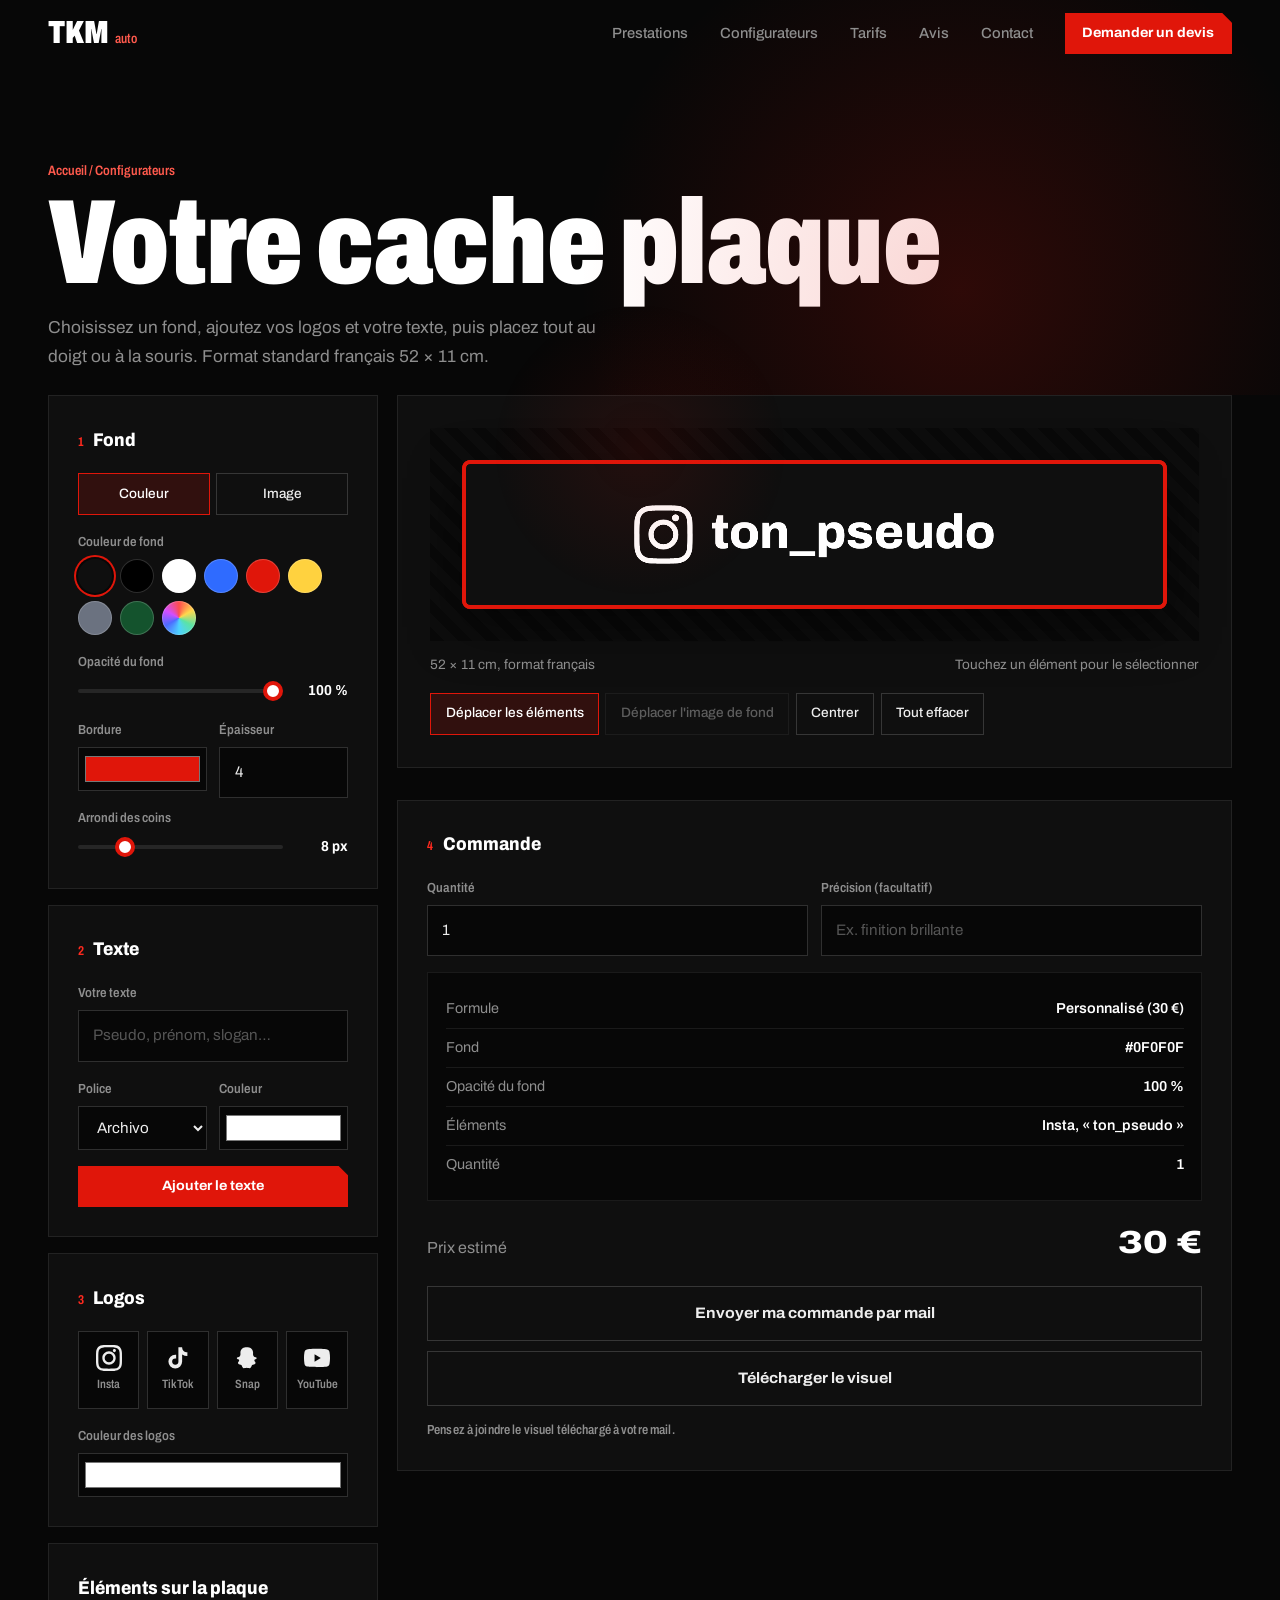
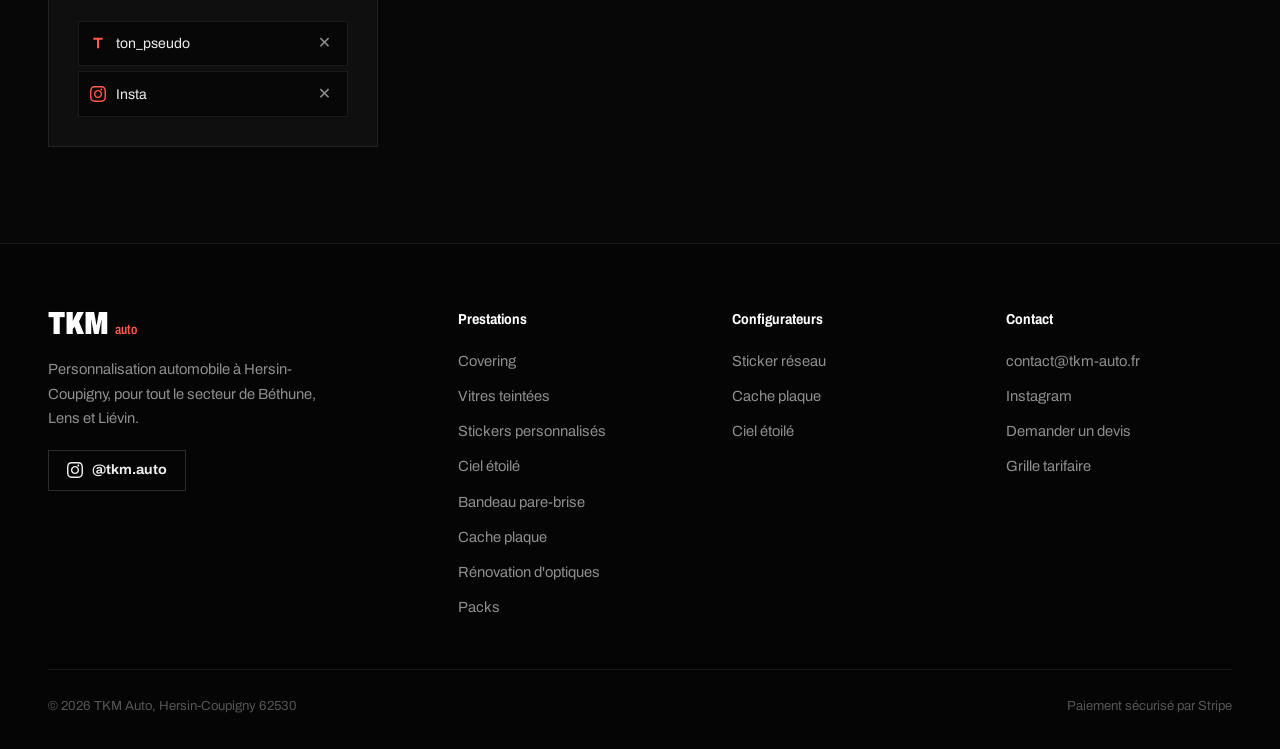
==== commit 917d6424: "refonte v2" ====
--- a/cacheplaque.html
+++ b/cacheplaque.html
@@ -6,7 +6,7 @@
 <title>Configurateur de cache plaque · TKM Auto</title>
 <meta name="description" content="Créez votre cache plaque personnalisé au format français 52 × 11 cm : fond, image, logos de réseaux sociaux et texte. Dès 20 €.">
 <link rel="canonical" href="https://www.tkm-auto.fr/cacheplaque.html">
-<meta name="theme-color" content="#050A16">
+<meta name="theme-color" content="#070707">
 <link rel="preconnect" href="https://fonts.googleapis.com">
 <link rel="preconnect" href="https://fonts.gstatic.com" crossorigin>
 <link href="https://fonts.googleapis.com/css2?family=Archivo:wdth,wght@62..125,300..900&family=Bebas+Neue&family=Montserrat:wght@900&family=Oswald:wght@700&family=Russo+One&family=Teko:wght@700&display=swap" rel="stylesheet">
@@ -29,14 +29,14 @@
 .ed{display:grid;grid-template-columns:330px 1fr;gap:1.2rem;align-items:start;padding-bottom:clamp(4rem,8vw,6rem)}
 .ed-main{display:flex;flex-direction:column;gap:1rem;min-width:0}
 .plate-wrap{background:var(--carbone);border:1px solid var(--trait);padding:clamp(1rem,3vw,2rem)}
-.bench{background:repeating-linear-gradient(45deg,#070d1c 0 10px,#081021 10px 20px);padding:clamp(.8rem,3vw,2rem);display:flex;justify-content:center}
+.bench{background:repeating-linear-gradient(45deg,#090909 0 10px,#0d0d0d 10px 20px);padding:clamp(.8rem,3vw,2rem);display:flex;justify-content:center}
 #plate{width:100%;height:auto;aspect-ratio:700/148;display:block;touch-action:none;cursor:grab;box-shadow:0 18px 50px rgba(0,0,0,.5)}
 #plate.dragging{cursor:grabbing}
 .plate-meta{display:flex;justify-content:space-between;gap:1rem;flex-wrap:wrap;margin-top:.8rem;font-size:.85rem;color:var(--gris)}
 .tools{display:flex;gap:.4rem;flex-wrap:wrap;margin-top:1rem}
 .tool{padding:.55rem .9rem;font-size:.85rem;font-weight:500;border:1px solid var(--trait2);color:var(--chrome);transition:all .2s}
 .tool:hover{border-color:var(--xenon)}
-.tool.on{border-color:var(--elec);background:rgba(47,107,255,.16);color:#fff}
+.tool.on{border-color:var(--elec);background:rgba(224,22,10,.16);color:#fff}
 .tool[disabled]{opacity:.35;pointer-events:none}
 .tool.danger:hover{border-color:var(--signal);color:var(--signal)}
 
@@ -126,7 +126,7 @@
           <div class="range-row"><input class="range" type="range" id="bgOp" min="0" max="100" value="100" aria-label="Opacité du fond"><span class="range-val" id="bgOpV">100 %</span></div>
         </div>
         <div class="row2">
-          <div class="field"><label class="label" for="brdC">Bordure</label><input type="color" id="brdC" value="#2F6BFF" class="input" style="height:44px;padding:4px"></div>
+          <div class="field"><label class="label" for="brdC">Bordure</label><input type="color" id="brdC" value="#E0160A" class="input" style="height:44px;padding:4px"></div>
           <div class="field"><label class="label" for="brdW">Épaisseur</label><input type="number" class="input" id="brdW" min="0" max="20" value="4"></div>
         </div>
         <div class="field">
@@ -225,9 +225,9 @@
   const cv = $('plate'), ctx = cv.getContext('2d');
   cv.width = PW * RES; cv.height = PH * RES;
 
-  const BG_COLORS = ['#0A1224','#000000','#ffffff','#2F6BFF','#E0160A','#FFD23F','#6B7280','#14532D'];
+  const BG_COLORS = ['#0F0F0F','#000000','#ffffff','#2F6BFF','#E0160A','#FFD23F','#6B7280','#14532D'];
   const NETS = [['instagram','Insta'],['tiktok','TikTok'],['snapchat','Snap'],['youtube','YouTube']];
-  const S = { bgType:'solid', bgColor:'#0A1224', img:null, offX:0, offY:0, zoom:1, op:1, brdC:'#2F6BFF', brdW:4, rad:8 };
+  const S = { bgType:'solid', bgColor:'#0F0F0F', img:null, offX:0, offY:0, zoom:1, op:1, brdC:'#E0160A', brdW:4, rad:8 };
   let els = [], sel = null, tool = 'el', drag = null, uid = 0, touched = false;
 
   /* ─────────── Écrans d'avertissement ─────────── */
@@ -273,9 +273,9 @@
     if (S.brdW > 0){ rr(c, S.brdW/2, S.brdW/2, PW - S.brdW, PH - S.brdW, Math.max(0, S.rad - S.brdW/2)); c.strokeStyle = S.brdC; c.lineWidth = S.brdW; c.stroke(); }
     if (showSel && sel){
       const b = bounds(sel);
-      c.save(); c.strokeStyle = '#8DBBFF'; c.lineWidth = 1.5; c.setLineDash([5,4]);
+      c.save(); c.strokeStyle = '#FF5A4D'; c.lineWidth = 1.5; c.setLineDash([5,4]);
       c.strokeRect(b.x - 5, b.y - 5, b.w + 10, b.h + 10); c.setLineDash([]);
-      c.fillStyle = '#2F6BFF'; c.strokeStyle = '#fff';
+      c.fillStyle = '#E0160A'; c.strokeStyle = '#fff';
       c.beginPath(); c.arc(b.x + b.w + 5, b.y + b.h + 5, 8, 0, Math.PI*2); c.fill(); c.stroke();
       c.restore();
     }
@@ -359,7 +359,7 @@
   const syncSelSize = () => { $('selSize').value = sel.size; $('selSizeV').textContent = sel.size; };
   function refreshSel(){
     $('selPanel').classList.toggle('show', !!sel);
-    $('hint').textContent = sel ? 'Glissez pour déplacer, tirez le rond bleu pour agrandir' : 'Touchez un élément pour le sélectionner';
+    $('hint').textContent = sel ? 'Glissez pour déplacer, tirez le rond rouge pour agrandir' : 'Touchez un élément pour le sélectionner';
     if (!sel) return;
     $('selTitle').textContent = sel.type === 'icon' ? `Logo ${NETS.find(n => n[0] === sel.net)[1]}` : `Texte « ${sel.text} »`;
     syncSelSize();
@@ -394,7 +394,7 @@
   $('bgImg').onclick = () => setBgType('image');
 
   $('bgColors').innerHTML = BG_COLORS.map(c => `<button class="swatch" type="button" style="background:${c}" data-c="${c}" aria-label="Fond ${c}"></button>`).join('')
-    + '<label class="swatch custom" title="Autre couleur"><input type="color" id="bgCustom" value="#1A2742" aria-label="Autre couleur de fond"></label>';
+    + '<label class="swatch custom" title="Autre couleur"><input type="color" id="bgCustom" value="#262626" aria-label="Autre couleur de fond"></label>';
   const syncBg = () => $('bgColors').querySelectorAll('[data-c]').forEach(s => s.classList.toggle('on', s.dataset.c === S.bgColor));
   $('bgColors').addEventListener('click', e => { const s = e.target.closest('[data-c]'); if (!s) return; S.bgColor = s.dataset.c; syncBg(); render(); });
   $('bgCustom').oninput = e => { S.bgColor = e.target.value; syncBg(); render(); };
--- a/tkm.css
+++ b/tkm.css
@@ -4,28 +4,28 @@
    ════════════════════════════════════════════ */
 
 :root{
-  --nuit:#050A16;
-  --carbone:#0A1224;
-  --carbone2:#0F1A31;
-  --acier:#1A2742;
-  --trait:rgba(141,187,255,.12);
-  --trait2:rgba(141,187,255,.22);
-  --elec:#2F6BFF;
-  --elec2:#4F86FF;
-  --elec-glow:rgba(47,107,255,.35);
-  --xenon:#8DBBFF;
-  --chrome:#E7ECF6;
-  --gris:#8591A8;
-  --gris2:#4A5670;
-  --signal:#FFB547;
+  --nuit:#070707;
+  --carbone:#0F0F0F;
+  --carbone2:#151515;
+  --acier:#262626;
+  --trait:rgba(255,255,255,.08);
+  --trait2:rgba(255,255,255,.16);
+  --elec:#E0160A;
+  --elec2:#FF2A1F;
+  --elec-glow:rgba(224,22,10,.4);
+  --xenon:#FF5A4D;
+  --chrome:#EDEDED;
+  --gris:#8E8E8E;
+  --gris2:#555555;
+  --signal:#FF5A4D;
   --ok:#5BE3A4;
   --cut:14px;
   --ease:cubic-bezier(.16,1,.3,1);
-  --wrap:1200px;
+  --wrap:1240px;
 }
 
 *,*::before,*::after{box-sizing:border-box;margin:0;padding:0}
-html{scroll-behavior:smooth;-webkit-text-size-adjust:100%}
+html{-webkit-text-size-adjust:100%}
 body{
   font-family:'Archivo',system-ui,sans-serif;
   font-stretch:100%;
@@ -44,16 +44,16 @@
 
 /* ── Typographie ── */
 .display{
-  font-stretch:125%;font-weight:800;
-  line-height:.9;letter-spacing:-.02em;
+  font-stretch:72%;font-weight:900;
+  line-height:.86;letter-spacing:-.01em;
 }
 .h2{
-  font-stretch:118%;font-weight:750;
-  font-size:clamp(2rem,4.2vw,3.4rem);
-  line-height:1;letter-spacing:-.015em;
+  font-stretch:74%;font-weight:900;
+  font-size:clamp(2.6rem,5.6vw,4.8rem);
+  line-height:.92;letter-spacing:-.005em;
   color:#fff;
 }
-.h3{font-stretch:110%;font-weight:700;font-size:1.25rem;line-height:1.2;color:#fff}
+.h3{font-stretch:88%;font-weight:800;font-size:1.25rem;line-height:1.2;color:#fff}
 .lead{font-size:1.08rem;color:var(--gris);max-width:58ch}
 .small{font-stretch:80%;font-weight:600;font-size:.82rem;letter-spacing:.01em;color:var(--gris)}
 .muted{color:var(--gris)}
@@ -80,7 +80,7 @@
   clip-path:none;border:1px solid var(--trait2);
   padding-block:calc(.95rem - 1px);
 }
-.btn-ghost:hover{background:rgba(47,107,255,.12);border-color:var(--elec)}
+.btn-ghost:hover{background:rgba(224,22,10,.12);border-color:var(--elec)}
 .btn-sm.btn-ghost{padding-block:calc(.6rem - 1px)}
 .btn-white{background:#fff;color:var(--nuit)}
 .btn-white:hover{background:var(--chrome)}
@@ -103,9 +103,9 @@
   transition:background .35s,border-color .35s,backdrop-filter .35s;
   border-bottom:1px solid transparent;
 }
-.nav.solid{background:rgba(5,10,22,.82);backdrop-filter:blur(18px);-webkit-backdrop-filter:blur(18px);border-color:var(--trait)}
+.nav.solid{background:rgba(7,7,7,.82);backdrop-filter:blur(18px);-webkit-backdrop-filter:blur(18px);border-color:var(--trait)}
 .brand{display:flex;align-items:baseline;gap:.35rem;margin-right:auto}
-.brand b{font-stretch:125%;font-weight:900;font-size:1.55rem;letter-spacing:-.03em;color:#fff}
+.brand b{font-stretch:72%;font-weight:900;font-size:2rem;letter-spacing:0;color:#fff;line-height:1}
 .brand i{font-style:normal;font-stretch:75%;font-weight:600;font-size:.85rem;color:var(--xenon)}
 .nav-links{display:flex;gap:2rem}
 .nav-links a{font-weight:500;font-size:.92rem;color:var(--gris);transition:color .2s;position:relative}
@@ -123,7 +123,7 @@
   opacity:0;visibility:hidden;transition:opacity .3s,visibility .3s;
 }
 .menu-open .menu{opacity:1;visibility:visible}
-.menu a{font-stretch:125%;font-weight:800;font-size:clamp(2rem,9vw,3rem);line-height:1.2;color:var(--chrome)}
+.menu a{font-stretch:72%;font-weight:900;font-size:clamp(2.6rem,12vw,4rem);line-height:1.2;color:var(--chrome)}
 .menu a:hover{color:var(--xenon)}
 .menu .btn{margin-top:1.5rem;align-self:flex-start;font-size:1rem}
 @media(max-width:900px){.nav-links,.nav .nav-cta{display:none}.burger{display:block}}
@@ -133,7 +133,7 @@
 #tkm-cursor{
   position:fixed;left:0;top:0;width:320px;height:320px;margin:-160px 0 0 -160px;
   pointer-events:none;z-index:1;border-radius:50%;
-  background:radial-gradient(circle,rgba(47,107,255,.10),transparent 65%);
+  background:radial-gradient(circle,rgba(224,22,10,.10),transparent 65%);
   transition:opacity .4s;opacity:0;
 }
 @media(pointer:fine){#tkm-cursor{opacity:1}}
@@ -142,16 +142,16 @@
 .page-head{padding:clamp(7.5rem,14vw,10rem) 0 clamp(2rem,5vw,3.5rem);position:relative;overflow:hidden}
 .page-head::before{
   content:'';position:absolute;inset:-40% -10% auto auto;width:70vw;height:70vw;max-width:900px;max-height:900px;
-  background:radial-gradient(circle,rgba(47,107,255,.18),transparent 60%);pointer-events:none;
-}
-.page-head .display{font-size:clamp(2.6rem,7.5vw,5.6rem);color:#fff;margin:.6rem 0 1.2rem}
+  background:radial-gradient(circle,rgba(224,22,10,.18),transparent 60%);pointer-events:none;
+}
+.page-head .display{font-size:clamp(3.4rem,10vw,7.5rem);color:#fff;margin:.6rem 0 1.2rem}
 .crumb{font-stretch:80%;font-weight:600;font-size:.85rem;color:var(--xenon)}
 .crumb a:hover{color:#fff}
 
 /* ── Panneaux & formulaires (configurateurs) ── */
 .panel{background:var(--carbone);border:1px solid var(--trait);padding:clamp(1.2rem,3vw,1.8rem)}
 .panel+.panel{margin-top:1rem}
-.panel-title{font-stretch:112%;font-weight:750;font-size:1.05rem;color:#fff;margin-bottom:1.1rem;display:flex;align-items:baseline;gap:.6rem}
+.panel-title{font-stretch:90%;font-weight:800;font-size:1.15rem;color:#fff;margin-bottom:1.1rem;display:flex;align-items:baseline;gap:.6rem}
 .panel-title .step{font-stretch:75%;font-weight:700;font-size:.8rem;color:var(--elec2)}
 .field{display:flex;flex-direction:column;gap:.4rem;margin-bottom:1rem}
 .field:last-child{margin-bottom:0}
@@ -161,7 +161,7 @@
   font:inherit;font-size:.95rem;padding:.75rem .9rem;outline:none;border-radius:0;
   transition:border-color .2s,box-shadow .2s;
 }
-.input:focus,.select:focus,.textarea:focus{border-color:var(--elec);box-shadow:0 0 0 3px rgba(47,107,255,.18)}
+.input:focus,.select:focus,.textarea:focus{border-color:var(--elec);box-shadow:0 0 0 3px rgba(224,22,10,.18)}
 .input::placeholder,.textarea::placeholder{color:var(--gris2)}
 .textarea{resize:vertical;min-height:96px}
 .select option{background:var(--carbone)}
@@ -175,7 +175,7 @@
   display:flex;flex-direction:column;align-items:center;gap:.3rem;
 }
 .chip:hover{border-color:var(--xenon)}
-.chip.on{border-color:var(--elec);background:rgba(47,107,255,.14);color:#fff}
+.chip.on{border-color:var(--elec);background:rgba(224,22,10,.14);color:#fff}
 .chip svg{width:26px;height:26px}
 .chip small{font-stretch:80%;font-weight:600;font-size:.75rem;color:var(--gris)}
 .chip.on small{color:var(--xenon)}
@@ -212,18 +212,18 @@
 .recap-row span:last-child{font-weight:600;color:#fff;text-align:right}
 .recap-row.total span:last-child{color:var(--xenon);font-stretch:112%;font-weight:800}
 
-.note{font-size:.85rem;color:var(--gris);line-height:1.6;padding:.8rem 1rem;border-left:2px solid var(--elec);background:rgba(47,107,255,.06)}
+.note{font-size:.85rem;color:var(--gris);line-height:1.6;padding:.8rem 1rem;border-left:2px solid var(--elec);background:rgba(224,22,10,.06)}
 .note strong{color:#fff}
 .ok-msg{display:none;margin-top:.8rem;padding:.8rem 1rem;border:1px solid var(--ok);color:var(--ok);font-size:.9rem;background:rgba(91,227,164,.06)}
 .ok-msg.show{display:block}
 
 .pay-list{display:flex;flex-direction:column;gap:.5rem}
 .pay-item{display:flex;justify-content:space-between;align-items:center;gap:1rem;padding:.8rem 1rem;border:1px solid var(--trait2);background:var(--nuit);transition:border-color .2s,background .2s}
-.pay-item:hover{border-color:var(--elec);background:rgba(47,107,255,.1)}
+.pay-item:hover{border-color:var(--elec);background:rgba(224,22,10,.1)}
 .pay-item b{font-stretch:112%;font-weight:800;color:var(--xenon)}
 
 /* ── Pied de page ── */
-.foot{border-top:1px solid var(--trait);padding:4rem 0 2rem;background:#040812}
+.foot{border-top:1px solid var(--trait);padding:4rem 0 2rem;background:#050505}
 .foot-grid{display:grid;grid-template-columns:1.6fr 1fr 1fr 1fr;gap:3rem;padding-bottom:3rem;border-bottom:1px solid var(--trait)}
 .foot h4{font-stretch:85%;font-weight:700;font-size:.9rem;color:#fff;margin-bottom:1rem}
 .foot ul{list-style:none;display:flex;flex-direction:column;gap:.55rem}
@@ -238,8 +238,33 @@
 .rv{opacity:0;transform:translateY(26px);transition:opacity .9s var(--ease),transform .9s var(--ease)}
 .rv.in{opacity:1;transform:none}
 
+/* ── Défilement fluide (Lenis) ── */
+html.lenis,html.lenis body{height:auto}
+.lenis.lenis-stopped{overflow:clip}
+.lenis [data-lenis-prevent]{overscroll-behavior:contain}
+.lenis.lenis-smooth iframe{pointer-events:none}
+html:not(.lenis){scroll-behavior:smooth}
+
+/* ── Animations au défilement ── */
+.split .w{display:inline-block;overflow:hidden;vertical-align:top;padding:0 .02em .1em;margin:0 -.02em -.1em}
+.split .w>span{display:inline-block;transform:translateY(110%);transition:transform 1.1s var(--ease)}
+.split.in .w>span{transform:none}
+.wipe{position:relative;overflow:hidden}
+.wipe::after{content:'';position:absolute;inset:0;z-index:3;background:var(--elec);transform-origin:50% 0;transition:transform 1.25s var(--ease)}
+.wipe.in::after{transform:scaleY(0)}
+.wipe .zoom{transform:scale(1.25);transition:transform 1.8s var(--ease)}
+.wipe.in .zoom{transform:scale(1)}
+[data-lit] .lw{transition:color .35s}
+[data-lit] .lw:not(.on){color:var(--acier)}
+.slide-l{opacity:0;transform:translateX(-50px);transition:opacity 1s var(--ease),transform 1s var(--ease)}
+.slide-r{opacity:0;transform:translateX(50px);transition:opacity 1s var(--ease),transform 1s var(--ease)}
+.slide-l.in,.slide-r.in{opacity:1;transform:none}
+
 @media(prefers-reduced-motion:reduce){
   html{scroll-behavior:auto}
+  .split .w>span,.wipe .zoom,.slide-l,.slide-r{transform:none!important;opacity:1!important}
+  .wipe::after{display:none}
+  [data-lit] .lw{color:inherit!important}
   *,*::before,*::after{animation-duration:.01ms!important;animation-iteration-count:1!important;transition-duration:.01ms!important}
   .rv{opacity:1;transform:none}
   #tkm-cursor{display:none}
